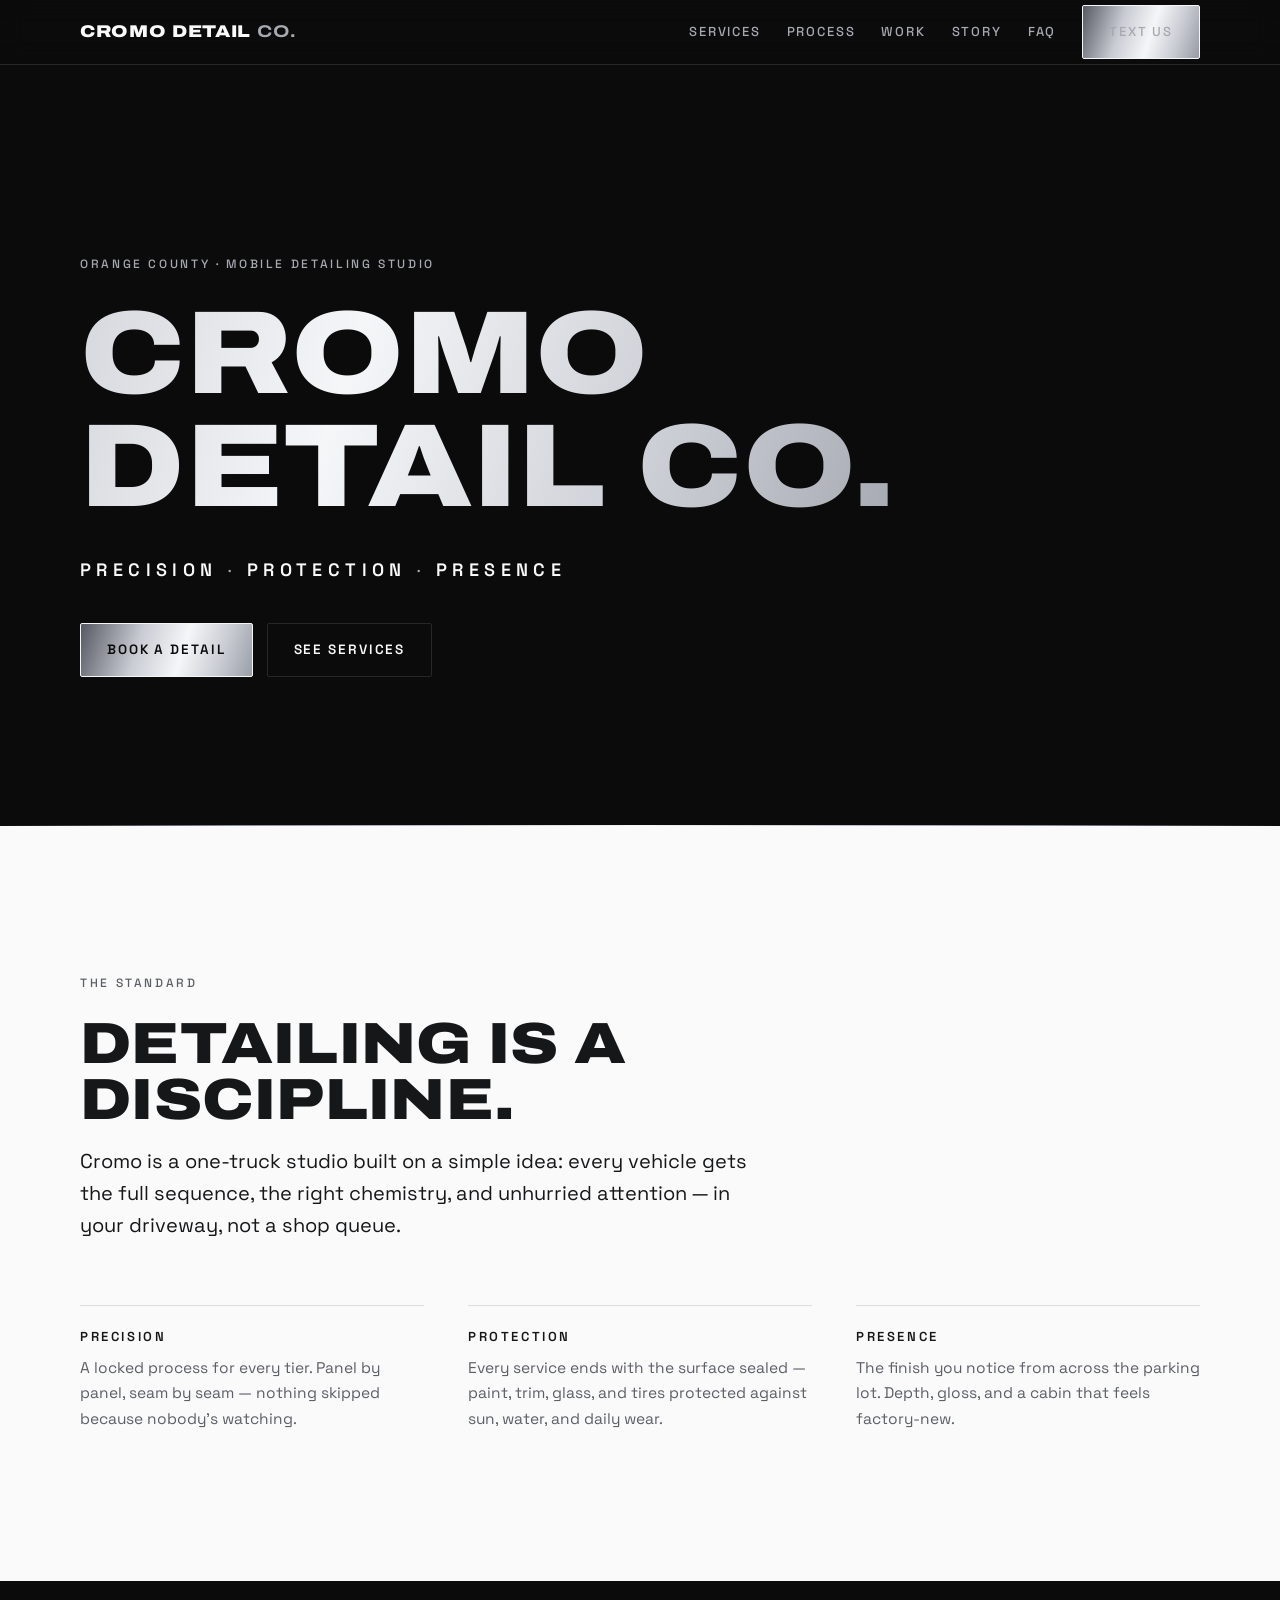
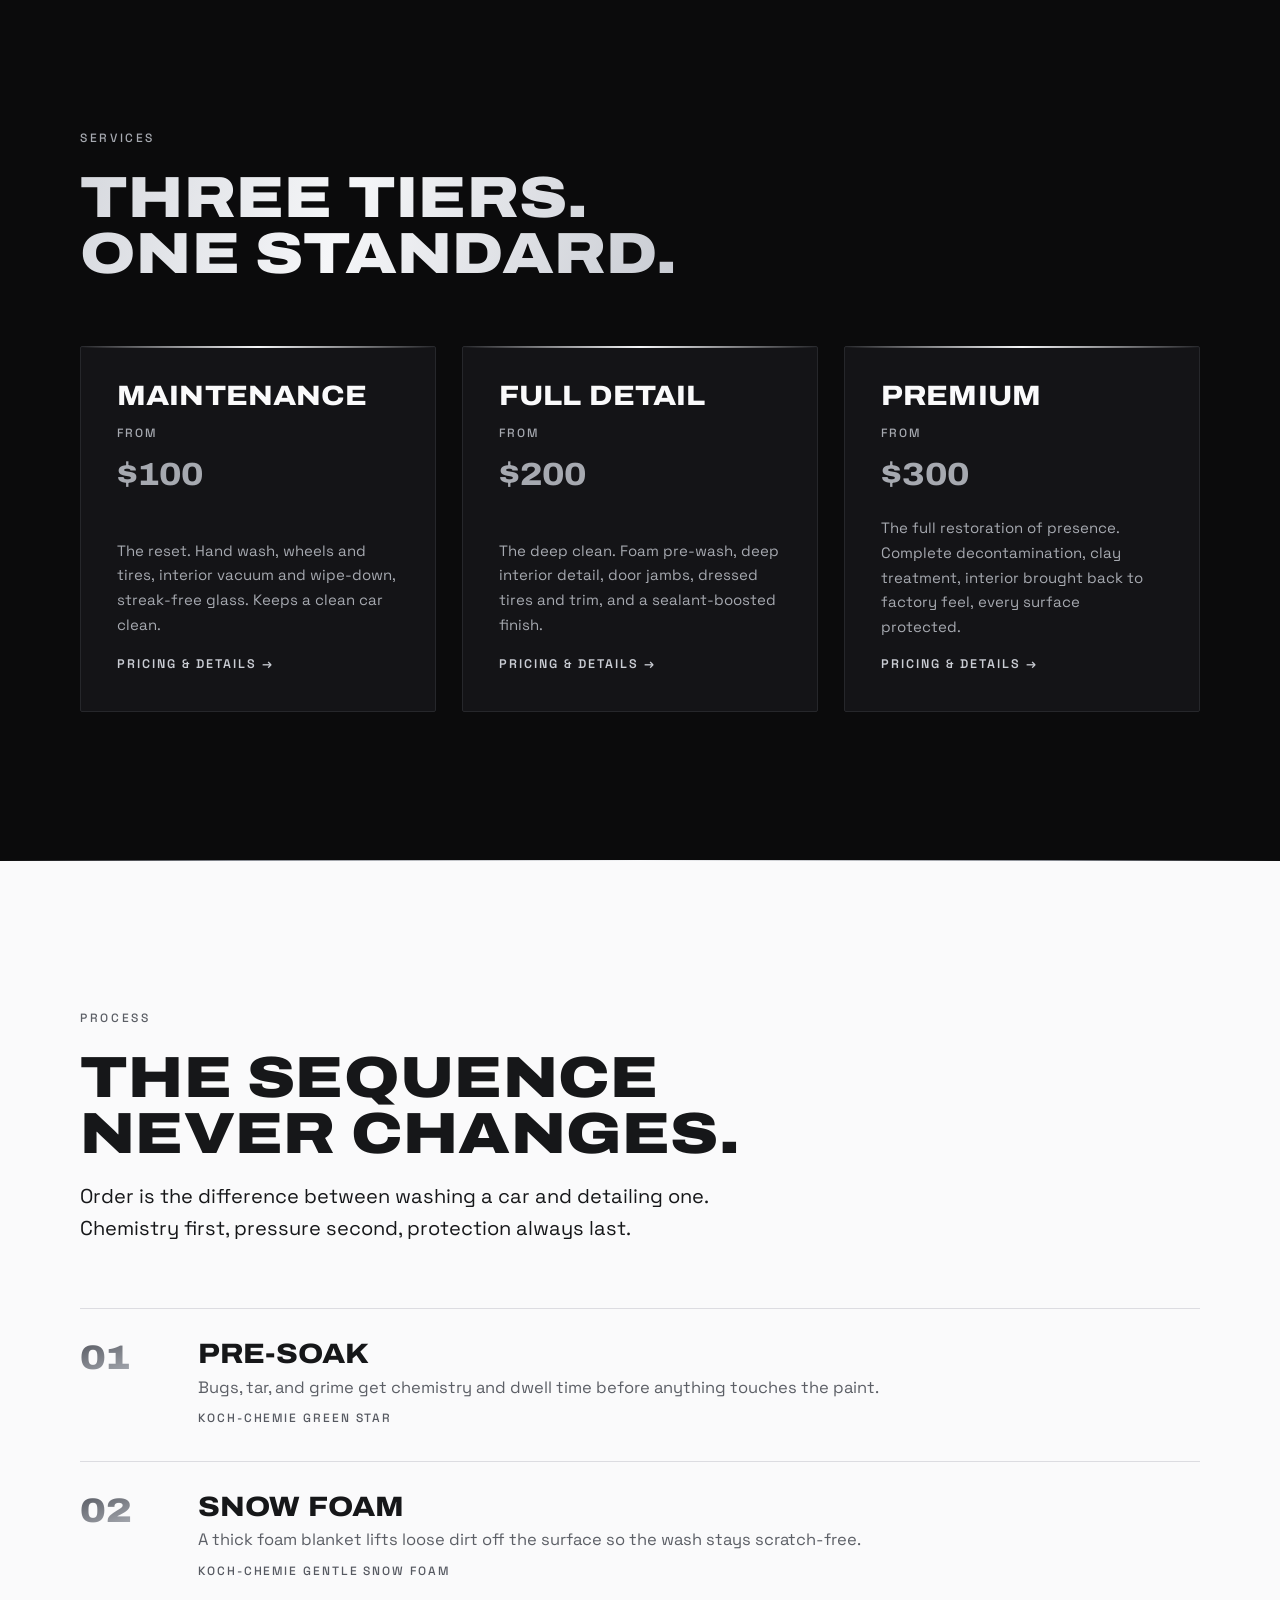
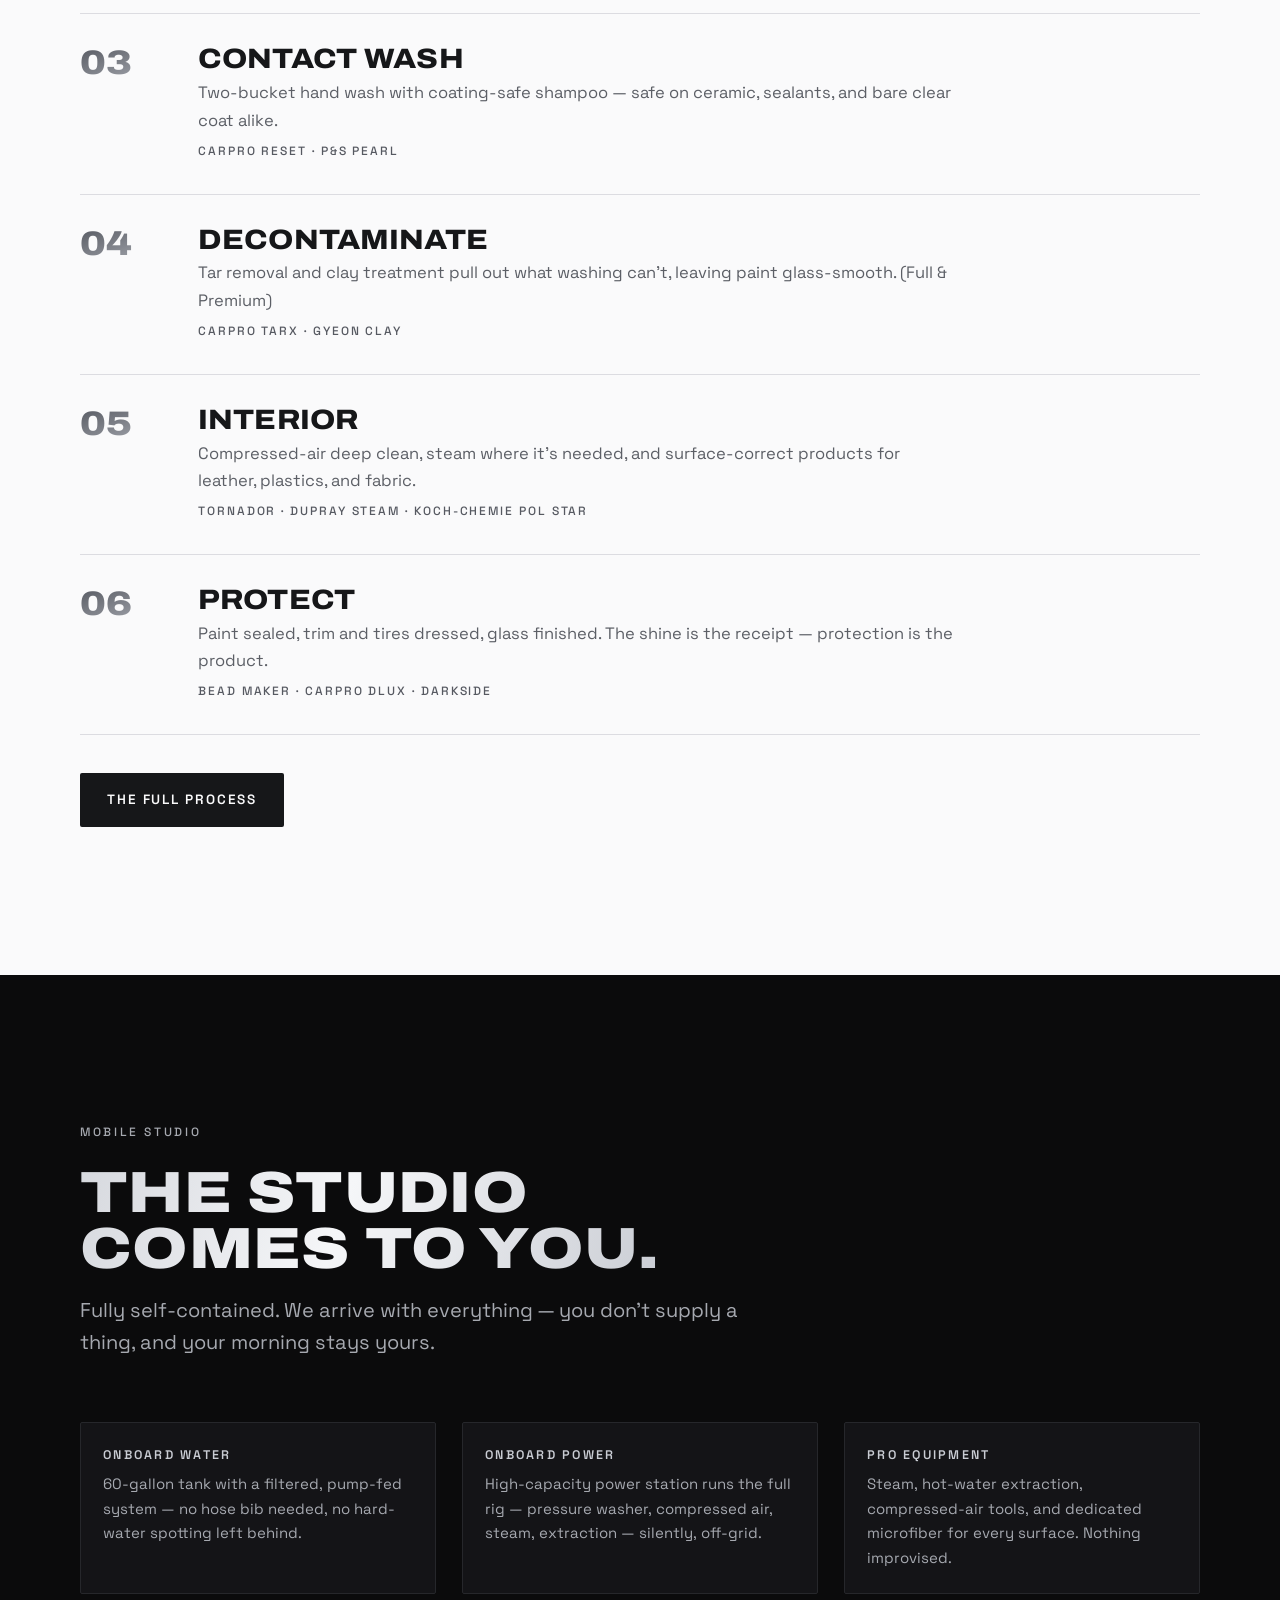
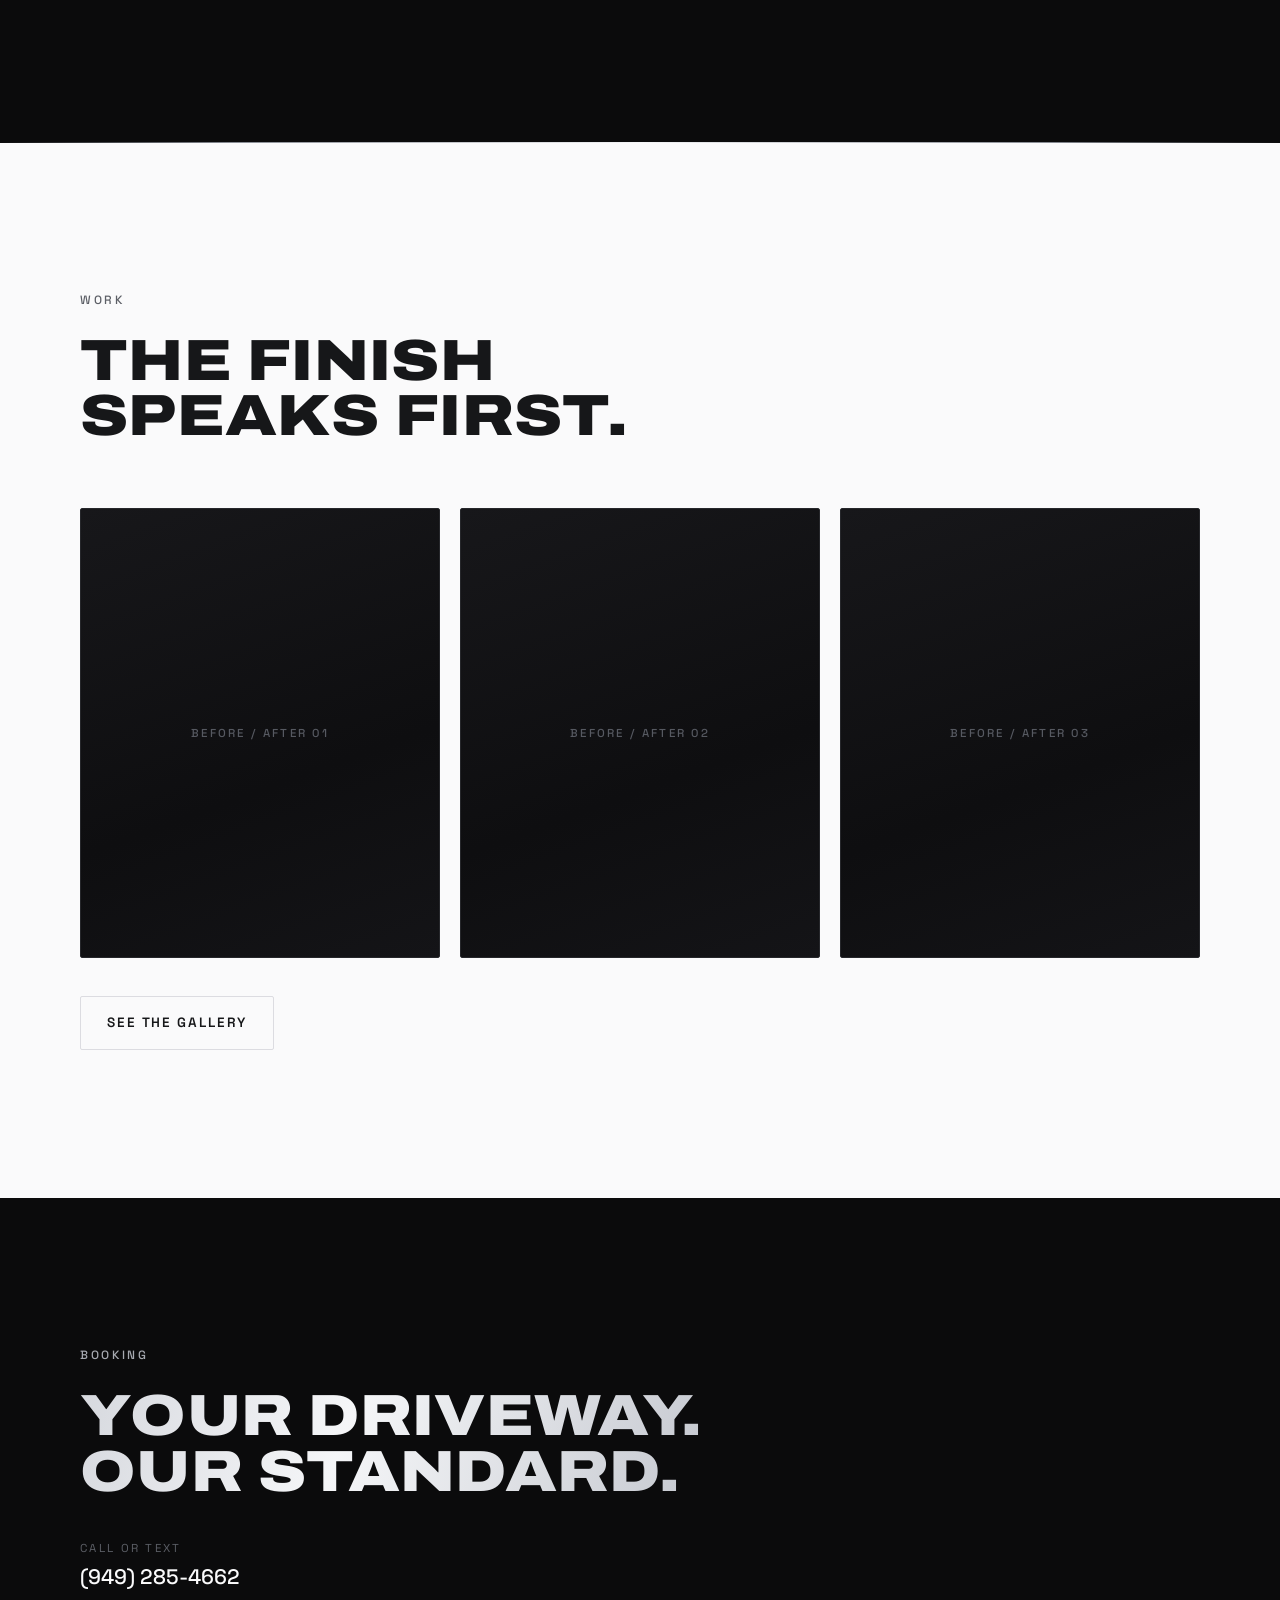
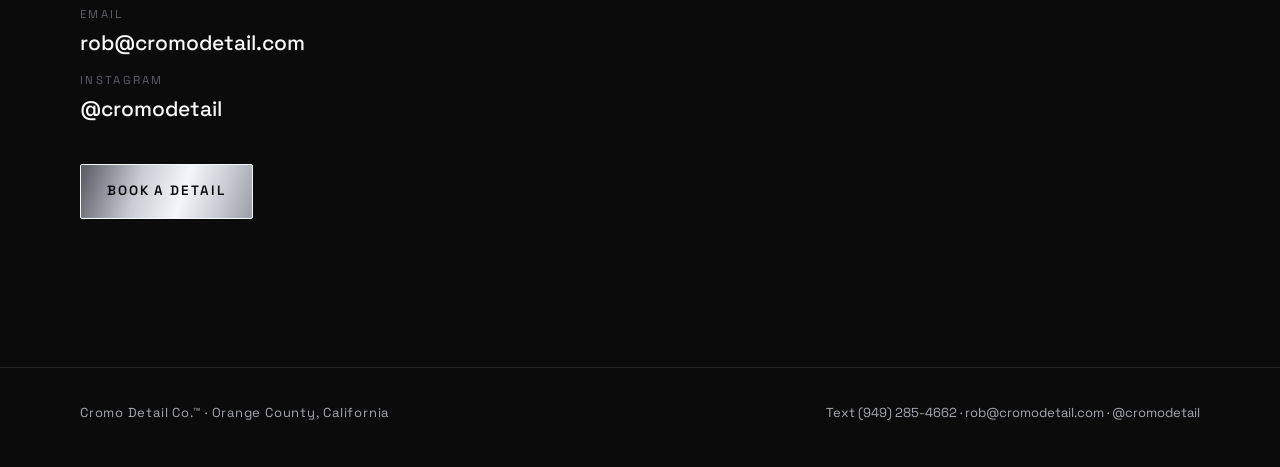
==== index.html @ f655d822 "Add files via upload" ====
<!DOCTYPE html>
<html lang="en">
<head>
<meta charset="UTF-8">
<meta name="viewport" content="width=device-width, initial-scale=1">
<title>Cromo Detail Co. — Mobile Detailing Studio · Orange County</title>
<meta name="description" content="Cromo Detail Co. is a premium mobile detailing studio serving Orange County. Precision washing, decontamination, interior care, and paint protection — at your driveway.">
<link rel="preconnect" href="https://fonts.googleapis.com">
<link rel="preconnect" href="https://fonts.gstatic.com" crossorigin>
<link href="https://fonts.googleapis.com/css2?family=Archivo:ital,wdth,wght@0,62..125,100..900&family=Space+Grotesk:wght@300..700&display=swap" rel="stylesheet">
<link rel="stylesheet" href="styles.css">
<link rel="icon" href="favicon.ico" sizes="any">
<link rel="icon" type="image/png" sizes="32x32" href="icon-32.png">
<link rel="apple-touch-icon" href="icon-180.png">
<meta property="og:type" content="website">
<meta property="og:image" content="https://cromodetail.com/og.png">

</head>
<body>

<header class="nav">
  <div class="nav-in">
    <a class="logo" href="index.html">CROMO&nbsp;DETAIL&nbsp;<span class="co">CO.</span></a>
    <button class="nav-toggle" aria-expanded="false" aria-controls="nav-links">Menu</button>
    <nav class="nav-links" id="nav-links">
      <a href="services.html">Services</a>
      <a href="process.html">Process</a>
      <a href="gallery.html">Work</a>
      <a href="story.html">Story</a>
      <a href="faq.html">FAQ</a>
      <a class="btn btn-chrome" href="sms:+19492854662">Text us</a>
    </nav>
  </div>
</header>

<main>

  <!-- HERO -->
  <section class="band band--black hero">
    <div class="wrap">
      <p class="eyebrow">Orange County · Mobile Detailing Studio</p>
      <h1 class="display chrome sheen">Cromo<br>Detail&nbsp;Co.</h1>
      <p class="hero-tag"><b>Precision</b> · <b>Protection</b> · <b>Presence</b></p>
      <div class="cta-row">
        <a class="btn btn-chrome" href="sms:+19492854662">Book a detail</a>
        <a class="btn btn-ghost-dark" href="services.html">See services</a>
      </div>
    </div>
  </section>

  <hr class="rule-chrome">

  <!-- THE STANDARD -->
  <section class="band band--white">
    <div class="wrap">
      <div class="band-head reveal">
        <p class="eyebrow">The standard</p>
        <h2 class="display">Detailing is a<br>discipline.</h2>
        <p class="lede">Cromo is a one-truck studio built on a simple idea: every vehicle gets the full sequence, the right chemistry, and unhurried attention — in your driveway, not a shop queue.</p>
      </div>
      <div class="principles">
        <div class="principle reveal">
          <h3>Precision</h3>
          <p>A locked process for every tier. Panel by panel, seam by seam — nothing skipped because nobody's watching.</p>
        </div>
        <div class="principle reveal">
          <h3>Protection</h3>
          <p>Every service ends with the surface sealed — paint, trim, glass, and tires protected against sun, water, and daily wear.</p>
        </div>
        <div class="principle reveal">
          <h3>Presence</h3>
          <p>The finish you notice from across the parking lot. Depth, gloss, and a cabin that feels factory-new.</p>
        </div>
      </div>
    </div>
  </section>

  <!-- SERVICES -->
  <section class="band band--black">
    <div class="wrap">
      <div class="band-head reveal">
        <p class="eyebrow">Services</p>
        <h2 class="display chrome">Three tiers.<br>One standard.</h2>
      </div>
      <div class="tiers">
        <article class="tier reveal">
          <h3 class="display">Maintenance</h3>
          <p class="from"><small>From</small>$100</p>
          <p>The reset. Hand wash, wheels and tires, interior vacuum and wipe-down, streak-free glass. Keeps a clean car clean.</p>
          <a class="tier-link" href="services.html#maintenance">Pricing &amp; details →</a>
        </article>
        <article class="tier reveal">
          <h3 class="display">Full Detail</h3>
          <p class="from"><small>From</small>$200</p>
          <p>The deep clean. Foam pre-wash, deep interior detail, door jambs, dressed tires and trim, and a sealant-boosted finish.</p>
          <a class="tier-link" href="services.html#full">Pricing &amp; details →</a>
        </article>
        <article class="tier reveal">
          <h3 class="display">Premium</h3>
          <p class="from"><small>From</small>$300</p>
          <p>The full restoration of presence. Complete decontamination, clay treatment, interior brought back to factory feel, every surface protected.</p>
          <a class="tier-link" href="services.html#premium">Pricing &amp; details →</a>
        </article>
      </div>
    </div>
  </section>

  <hr class="rule-chrome">

  <!-- SEQUENCE -->
  <section class="band band--white">
    <div class="wrap">
      <div class="band-head reveal">
        <p class="eyebrow">Process</p>
        <h2 class="display">The sequence<br>never changes.</h2>
        <p class="lede">Order is the difference between washing a car and detailing one. Chemistry first, pressure second, protection always last.</p>
      </div>
      <div class="seq">
        <div class="seq-item reveal">
          <div>
            <h3 class="display">Pre-soak</h3>
            <p>Bugs, tar, and grime get chemistry and dwell time before anything touches the paint.</p>
            <span class="chem">Koch-Chemie Green Star</span>
          </div>
        </div>
        <div class="seq-item reveal">
          <div>
            <h3 class="display">Snow foam</h3>
            <p>A thick foam blanket lifts loose dirt off the surface so the wash stays scratch-free.</p>
            <span class="chem">Koch-Chemie Gentle Snow Foam</span>
          </div>
        </div>
        <div class="seq-item reveal">
          <div>
            <h3 class="display">Contact wash</h3>
            <p>Two-bucket hand wash with coating-safe shampoo — safe on ceramic, sealants, and bare clear coat alike.</p>
            <span class="chem">CarPro Reset · P&amp;S Pearl</span>
          </div>
        </div>
        <div class="seq-item reveal">
          <div>
            <h3 class="display">Decontaminate</h3>
            <p>Tar removal and clay treatment pull out what washing can't, leaving paint glass-smooth. (Full &amp; Premium)</p>
            <span class="chem">CarPro TarX · Gyeon Clay</span>
          </div>
        </div>
        <div class="seq-item reveal">
          <div>
            <h3 class="display">Interior</h3>
            <p>Compressed-air deep clean, steam where it's needed, and surface-correct products for leather, plastics, and fabric.</p>
            <span class="chem">Tornador · Dupray steam · Koch-Chemie Pol Star</span>
          </div>
        </div>
        <div class="seq-item reveal">
          <div>
            <h3 class="display">Protect</h3>
            <p>Paint sealed, trim and tires dressed, glass finished. The shine is the receipt — protection is the product.</p>
            <span class="chem">Bead Maker · CarPro DLUX · DarkSide</span>
          </div>
        </div>
      </div>
      <div class="cta-row reveal">
        <a class="btn btn-ink" href="process.html">The full process</a>
      </div>
    </div>
  </section>

  <!-- THE RIG -->
  <section class="band band--black">
    <div class="wrap">
      <div class="band-head reveal">
        <p class="eyebrow">Mobile studio</p>
        <h2 class="display chrome">The studio<br>comes to you.</h2>
        <p class="lede muted">Fully self-contained. We arrive with everything — you don't supply a thing, and your morning stays yours.</p>
      </div>
      <div class="spec-grid">
        <div class="spec reveal">
          <h3>Onboard water</h3>
          <p>60-gallon tank with a filtered, pump-fed system — no hose bib needed, no hard-water spotting left behind.</p>
        </div>
        <div class="spec reveal">
          <h3>Onboard power</h3>
          <p>High-capacity power station runs the full rig — pressure washer, compressed air, steam, extraction — silently, off-grid.</p>
        </div>
        <div class="spec reveal">
          <h3>Pro equipment</h3>
          <p>Steam, hot-water extraction, compressed-air tools, and dedicated microfiber for every surface. Nothing improvised.</p>
        </div>
      </div>
    </div>
  </section>

  <hr class="rule-chrome">

  <!-- WORK -->
  <section class="band band--white">
    <div class="wrap">
      <div class="band-head reveal">
        <p class="eyebrow">Work</p>
        <h2 class="display">The finish<br>speaks first.</h2>
      </div>
      <div class="g-grid">
        <!-- Replace each placeholder with a real before/after: <img src="img/....jpg" alt="..."> -->
        <div class="g-slot reveal"><span>Before / After 01</span></div>
        <div class="g-slot reveal"><span>Before / After 02</span></div>
        <div class="g-slot reveal"><span>Before / After 03</span></div>
      </div>
      <div class="cta-row reveal">
        <a class="btn btn-ghost-light" href="gallery.html">See the gallery</a>
      </div>
    </div>
  </section>

  <!-- FINAL CTA -->
  <section class="band band--black cta-final">
    <div class="wrap">
      <p class="eyebrow reveal">Booking</p>
      <h2 class="display chrome reveal">Your driveway.<br>Our standard.</h2>
      <div class="contact-lines reveal">
        <div><span>Call or text</span><a href="tel:+19492854662">(949) 285-4662</a></div>
        <div><span>Email</span><a href="mailto:rob@cromodetail.com">rob@cromodetail.com</a></div>
        <div><span>Instagram</span><a href="https://instagram.com/cromodetail" rel="noopener">@cromodetail</a></div>
      </div>
      <div class="cta-row reveal">
        <a class="btn btn-chrome" href="sms:+19492854662">Book a detail</a>
      </div>
    </div>
  </section>

</main>

<footer class="footer">
  <div class="footer-in">
    <div class="tm">Cromo Detail Co.™ · Orange County, California</div>
    <div><a href="sms:+19492854662">Text (949) 285-4662</a> · <a href="mailto:rob@cromodetail.com">rob@cromodetail.com</a> · <a href="https://instagram.com/cromodetail" rel="noopener">@cromodetail</a></div>
  </div>
</footer>

<script src="script.js"></script>
</body>
</html>
---- styles.css ----
/* ============================================================
   CROMO DETAIL CO. — design system
   Two worlds: black canvas / white studio. Chrome is the only pigment.
   Type: Archivo (wide, heavy) display · Space Grotesk body
   ============================================================ */

:root {
  --black: #0b0b0c;
  --carbon: #141417;
  --line-dark: #26272b;
  --white: #fafafb;
  --paper: #f0f0f3;
  --line-light: #dcdce1;
  --ink: #161719;
  --silver: #a6a9b0;
  --slate: #5c5f66;

  --chrome-hi: #f5f6f8;
  --chrome-mid: #c9ccd3;
  --chrome-low: #878b93;
  --chrome-deep: #565961;

  --grad-chrome: linear-gradient(108deg,
      var(--chrome-deep) 0%,
      var(--chrome-mid) 22%,
      var(--chrome-hi) 38%,
      var(--chrome-mid) 52%,
      var(--chrome-low) 70%,
      var(--chrome-mid) 88%,
      var(--chrome-deep) 100%);

  --font-display: "Archivo", "Arial Black", sans-serif;
  --font-body: "Space Grotesk", "Helvetica Neue", Arial, sans-serif;

  --w: min(1120px, calc(100% - 2 * clamp(20px, 5vw, 48px)));
  --pad-band: clamp(76px, 12vw, 148px);
  --r: 2px;
}

/* ---------- reset ---------- */
*, *::before, *::after { box-sizing: border-box; }
html { scroll-behavior: smooth; }
body {
  margin: 0;
  font-family: var(--font-body);
  font-size: 16.5px;
  line-height: 1.65;
  background: var(--black);
  color: var(--white);
  -webkit-font-smoothing: antialiased;
  text-rendering: optimizeLegibility;
}
img { max-width: 100%; display: block; }
a { color: inherit; }
:focus-visible { outline: 2px solid var(--chrome-mid); outline-offset: 3px; }

/* ---------- type ---------- */
.display {
  font-family: var(--font-display);
  font-stretch: 118%;
  font-weight: 860;
  text-transform: uppercase;
  letter-spacing: 0.005em;
  line-height: 0.96;
  margin: 0;
}
h1.display { font-size: clamp(44px, 10.5vw, 118px); }
h2.display { font-size: clamp(30px, 5.6vw, 58px); }
h3.display { font-size: clamp(21px, 3vw, 28px); font-stretch: 112%; font-weight: 800; }

.eyebrow {
  font-family: var(--font-body);
  font-size: 12px;
  font-weight: 500;
  letter-spacing: 0.22em;
  text-transform: uppercase;
  margin: 0 0 clamp(14px, 2.5vw, 22px);
}
.band--black .eyebrow { color: var(--silver); }
.band--white .eyebrow { color: var(--slate); }

.lede { font-size: clamp(17px, 2.2vw, 20px); line-height: 1.6; max-width: 34em; }
p { margin: 0 0 1em; }
.muted { color: var(--silver); }
.band--white .muted { color: var(--slate); }

/* Chrome text — the signature */
.chrome {
  background: var(--grad-chrome);
  background-size: 220% 100%;
  background-position: 50% 0;
  -webkit-background-clip: text;
  background-clip: text;
  color: transparent;
}
.sheen { animation: sheen 7s ease-in-out infinite; }
@keyframes sheen {
  0%, 100% { background-position: 12% 0; }
  50% { background-position: 88% 0; }
}

/* ---------- structure ---------- */
.wrap { width: var(--w); margin: 0 auto; }
.band { padding-block: var(--pad-band); }
.band--black { background: var(--black); color: var(--white); }
.band--white { background: var(--white); color: var(--ink); }

.rule-chrome {
  height: 1px;
  border: 0;
  margin: 0;
  background: linear-gradient(90deg, transparent, var(--chrome-low) 18%, var(--chrome-hi) 50%, var(--chrome-low) 82%, transparent);
}

.band-head { margin-bottom: clamp(38px, 6vw, 64px); }
.band-head .lede { margin-top: 18px; }

/* ---------- nav ---------- */
.nav {
  position: sticky;
  top: 0;
  z-index: 50;
  background: rgba(11, 11, 12, 0.82);
  -webkit-backdrop-filter: blur(14px);
  backdrop-filter: blur(14px);
  border-bottom: 1px solid var(--line-dark);
  color: var(--white);
}
.nav-in {
  width: var(--w);
  margin: 0 auto;
  display: flex;
  align-items: center;
  justify-content: space-between;
  gap: 18px;
  min-height: 64px;
}
.logo {
  font-family: var(--font-display);
  font-stretch: 120%;
  font-weight: 860;
  font-size: 17px;
  letter-spacing: 0.04em;
  text-transform: uppercase;
  text-decoration: none;
  white-space: nowrap;
}
.logo .co { color: var(--silver); font-weight: 700; }
.nav-links { display: flex; align-items: center; gap: 26px; }
.nav-links a {
  font-size: 13px;
  font-weight: 500;
  letter-spacing: 0.14em;
  text-transform: uppercase;
  text-decoration: none;
  color: var(--silver);
  transition: color 0.2s ease;
}
.nav-links a:hover, .nav-links a[aria-current="page"] { color: var(--white); }

.nav-toggle {
  display: none;
  background: none;
  border: 1px solid var(--line-dark);
  border-radius: var(--r);
  color: var(--white);
  font: 500 12px/1 var(--font-body);
  letter-spacing: 0.16em;
  text-transform: uppercase;
  padding: 10px 14px;
  cursor: pointer;
}

/* ---------- buttons ---------- */
.btn {
  display: inline-block;
  font-family: var(--font-body);
  font-size: 13.5px;
  font-weight: 600;
  letter-spacing: 0.14em;
  text-transform: uppercase;
  text-decoration: none;
  padding: 15px 26px;
  border-radius: var(--r);
  border: 1px solid transparent;
  transition: transform 0.15s ease, opacity 0.2s ease;
}
.btn:active { transform: translateY(1px); }
.btn-chrome {
  background: var(--grad-chrome);
  background-size: 160% 100%;
  color: var(--black);
  border-color: var(--chrome-hi);
}
.btn-chrome:hover { background-position: 80% 0; }
.btn-ink { background: var(--ink); color: var(--white); }
.btn-ink:hover { opacity: 0.86; }
.btn-ghost-dark { border-color: var(--line-dark); color: var(--white); }
.btn-ghost-dark:hover { border-color: var(--chrome-low); }
.btn-ghost-light { border-color: var(--line-light); color: var(--ink); }
.btn-ghost-light:hover { border-color: var(--chrome-deep); }
.cta-row { display: flex; flex-wrap: wrap; gap: 14px; margin-top: clamp(26px, 4vw, 38px); }

/* ---------- hero ---------- */
.hero { padding-block: clamp(96px, 16vw, 190px) var(--pad-band); }
.hero .eyebrow { color: var(--silver); }
.hero-tag {
  margin-top: clamp(22px, 3.5vw, 32px);
  font-size: clamp(15px, 2vw, 18px);
  letter-spacing: 0.30em;
  text-transform: uppercase;
  color: var(--silver);
}
.hero-tag b { color: var(--white); font-weight: 600; }

/* ---------- principle list (white manifesto) ---------- */
.principles {
  display: grid;
  grid-template-columns: repeat(3, 1fr);
  gap: clamp(26px, 4vw, 44px);
  margin-top: clamp(38px, 6vw, 60px);
}
.principle { border-top: 1px solid var(--line-light); padding-top: 20px; }
.principle h3 {
  margin: 0 0 8px;
  font-family: var(--font-body);
  font-size: 13px;
  font-weight: 600;
  letter-spacing: 0.2em;
  text-transform: uppercase;
}
.principle p { margin: 0; color: var(--slate); font-size: 15.5px; }

/* ---------- tier cards ---------- */
.tiers {
  display: grid;
  grid-template-columns: repeat(3, 1fr);
  gap: clamp(16px, 2.5vw, 26px);
}
.tier {
  position: relative;
  background: var(--carbon);
  border: 1px solid var(--line-dark);
  border-radius: var(--r);
  padding: clamp(26px, 3.5vw, 36px);
  display: flex;
  flex-direction: column;
  gap: 14px;
}
.tier::before {
  content: "";
  position: absolute;
  inset: -1px -1px auto -1px;
  height: 2px;
  background: linear-gradient(90deg, transparent, var(--chrome-hi), transparent);
}
.tier h3 { margin: 0; }
.tier .from {
  font-family: var(--font-display);
  font-stretch: 112%;
  font-weight: 800;
  font-size: clamp(26px, 3vw, 32px);
}
.tier .from small {
  font-family: var(--font-body);
  font-size: 12px;
  font-weight: 500;
  letter-spacing: 0.18em;
  text-transform: uppercase;
  color: var(--silver);
  display: block;
  margin-bottom: 6px;
}
.tier p { color: var(--silver); font-size: 15px; margin: 0; flex: 1; }
.tier .tier-link {
  font-size: 12.5px;
  font-weight: 600;
  letter-spacing: 0.16em;
  text-transform: uppercase;
  text-decoration: none;
  color: var(--chrome-mid);
}
.tier .tier-link:hover { color: var(--chrome-hi); }

/* ---------- sequence (process) ---------- */
.seq { counter-reset: step; display: grid; gap: 0; }
.seq-item {
  counter-increment: step;
  display: grid;
  grid-template-columns: 84px 1fr;
  gap: clamp(18px, 3vw, 34px);
  padding-block: clamp(22px, 3.5vw, 32px);
  border-top: 1px solid var(--line-light);
}
.seq-item:last-child { border-bottom: 1px solid var(--line-light); }
.seq-item::before {
  content: "0" counter(step);
  font-family: var(--font-display);
  font-stretch: 118%;
  font-weight: 860;
  font-size: clamp(24px, 3.4vw, 34px);
  line-height: 1;
  background: linear-gradient(160deg, var(--chrome-deep), var(--chrome-mid) 60%, var(--chrome-low));
  -webkit-background-clip: text;
  background-clip: text;
  color: transparent;
}
.seq-item h3 { margin: 0 0 6px; }
.seq-item p { margin: 0; color: var(--slate); max-width: 46em; }
.seq-item .chem {
  display: block;
  margin-top: 8px;
  font-size: 12px;
  font-weight: 500;
  letter-spacing: 0.16em;
  text-transform: uppercase;
  color: var(--chrome-deep);
}

/* ---------- rig spec ---------- */
.spec-grid {
  display: grid;
  grid-template-columns: repeat(3, 1fr);
  gap: clamp(16px, 2.5vw, 26px);
  margin-top: clamp(34px, 5vw, 52px);
}
.spec {
  border: 1px solid var(--line-dark);
  border-radius: var(--r);
  padding: 22px;
  background: var(--carbon);
}
.spec h3 {
  margin: 0 0 6px;
  font-family: var(--font-body);
  font-size: 12.5px;
  font-weight: 600;
  letter-spacing: 0.18em;
  text-transform: uppercase;
  color: var(--chrome-mid);
}
.spec p { margin: 0; color: var(--silver); font-size: 15px; }

/* ---------- gallery ---------- */
.g-grid {
  display: grid;
  grid-template-columns: repeat(3, 1fr);
  gap: clamp(12px, 2vw, 20px);
}
.g-slot {
  aspect-ratio: 4 / 5;
  border: 1px solid var(--line-dark);
  border-radius: var(--r);
  background:
    linear-gradient(160deg, #17171a 0%, #0e0e10 60%, #141417 100%);
  display: grid;
  place-items: center;
  overflow: hidden;
}
.g-slot img { width: 100%; height: 100%; object-fit: cover; }
.g-slot span {
  font-size: 11.5px;
  font-weight: 500;
  letter-spacing: 0.2em;
  text-transform: uppercase;
  color: var(--chrome-deep);
}

/* ---------- pricing tables ---------- */
.price-table { width: 100%; border-collapse: collapse; margin-top: 8px; }
.price-table th, .price-table td {
  text-align: left;
  padding: 14px 12px;
  border-bottom: 1px solid var(--line-light);
  font-size: 15.5px;
}
.price-table th {
  font-size: 12px;
  font-weight: 600;
  letter-spacing: 0.16em;
  text-transform: uppercase;
  color: var(--slate);
}
.price-table td:last-child { text-align: right; font-weight: 600; }
.tier-block { margin-bottom: clamp(44px, 7vw, 72px); }
.tier-block > p { color: var(--slate); max-width: 44em; }
.note {
  font-size: 14px;
  color: var(--slate);
  border-left: 2px solid var(--chrome-mid);
  padding-left: 14px;
}

/* ---------- FAQ ---------- */
.faq-item { border-top: 1px solid var(--line-light); padding-block: 8px; }
.faq-item:last-child { border-bottom: 1px solid var(--line-light); }
.faq-item summary {
  cursor: pointer;
  list-style: none;
  display: flex;
  justify-content: space-between;
  align-items: center;
  gap: 18px;
  padding-block: 16px;
  font-weight: 600;
  font-size: 16.5px;
}
.faq-item summary::-webkit-details-marker { display: none; }
.faq-item summary::after {
  content: "+";
  font-family: var(--font-body);
  font-weight: 400;
  font-size: 22px;
  color: var(--chrome-deep);
  transition: transform 0.2s ease;
}
.faq-item[open] summary::after { transform: rotate(45deg); }
.faq-item .faq-a { padding: 0 0 18px; color: var(--slate); max-width: 46em; }
.faq-item .faq-a p { margin: 0 0 0.7em; }

/* ---------- story ---------- */
.prose { max-width: 42em; }
.prose p { color: var(--slate); }
.band--black .prose p { color: var(--silver); }
.prose .big {
  font-size: clamp(19px, 2.6vw, 24px);
  line-height: 1.5;
  color: var(--ink);
}
.band--black .prose .big { color: var(--white); }

/* ---------- final CTA / footer ---------- */
.cta-final { text-align: left; }
.contact-lines { margin-top: clamp(28px, 4vw, 40px); display: grid; gap: 10px; }
.contact-lines a {
  text-decoration: none;
  font-size: clamp(17px, 2.4vw, 21px);
  font-weight: 500;
}
.contact-lines a:hover { color: var(--chrome-hi); }
.contact-lines span {
  display: block;
  font-size: 11.5px;
  letter-spacing: 0.2em;
  text-transform: uppercase;
  color: var(--slate);
  margin-bottom: 2px;
}

.footer {
  border-top: 1px solid var(--line-dark);
  padding: 34px 0 44px;
  background: var(--black);
  color: var(--silver);
  font-size: 13px;
}
.footer-in {
  width: var(--w);
  margin: 0 auto;
  display: flex;
  flex-wrap: wrap;
  gap: 12px 28px;
  justify-content: space-between;
  align-items: center;
}
.footer a { color: var(--silver); text-decoration: none; }
.footer a:hover { color: var(--white); }
.footer .tm { letter-spacing: 0.06em; }

/* ---------- reveal ---------- */
.reveal { opacity: 0; transform: translateY(16px); transition: opacity 0.7s ease, transform 0.7s ease; }
.reveal.in { opacity: 1; transform: none; }

/* ---------- responsive ---------- */
@media (max-width: 880px) {
  .tiers, .spec-grid, .principles { grid-template-columns: 1fr; }
  .g-grid { grid-template-columns: repeat(2, 1fr); }
  .nav-links {
    position: fixed;
    inset: 64px 0 auto 0;
    background: rgba(11, 11, 12, 0.97);
    border-bottom: 1px solid var(--line-dark);
    flex-direction: column;
    align-items: flex-start;
    padding: 26px clamp(20px, 5vw, 48px) 34px;
    gap: 22px;
    transform: translateY(-130%);
    transition: transform 0.28s ease;
  }
  body.nav-open .nav-links { transform: none; }
  .nav-toggle { display: inline-block; }
  .seq-item { grid-template-columns: 58px 1fr; }
}
@media (max-width: 480px) {
  .g-grid { grid-template-columns: 1fr; }
}

/* ---------- motion safety ---------- */
@media (prefers-reduced-motion: reduce) {
  html { scroll-behavior: auto; }
  .sheen { animation: none; }
  .reveal { opacity: 1; transform: none; transition: none; }
  .btn, .nav-links { transition: none; }
}
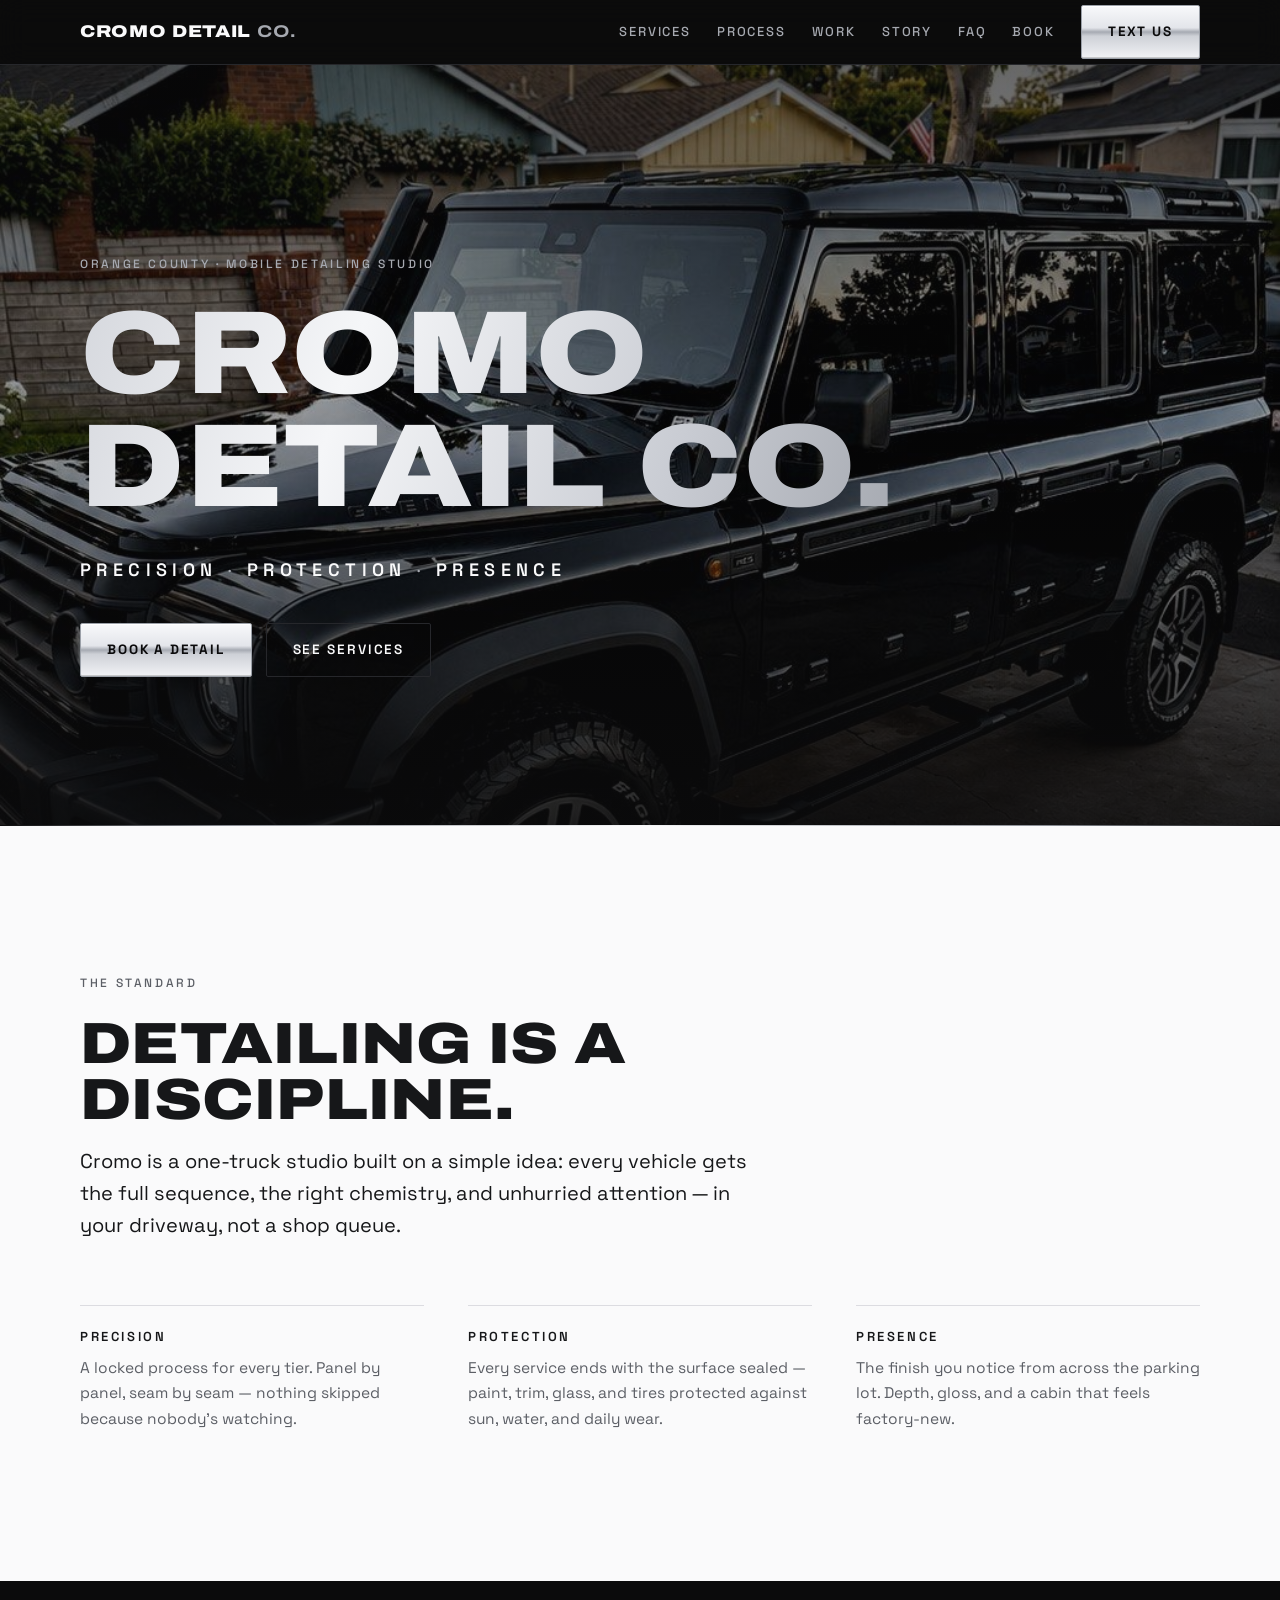
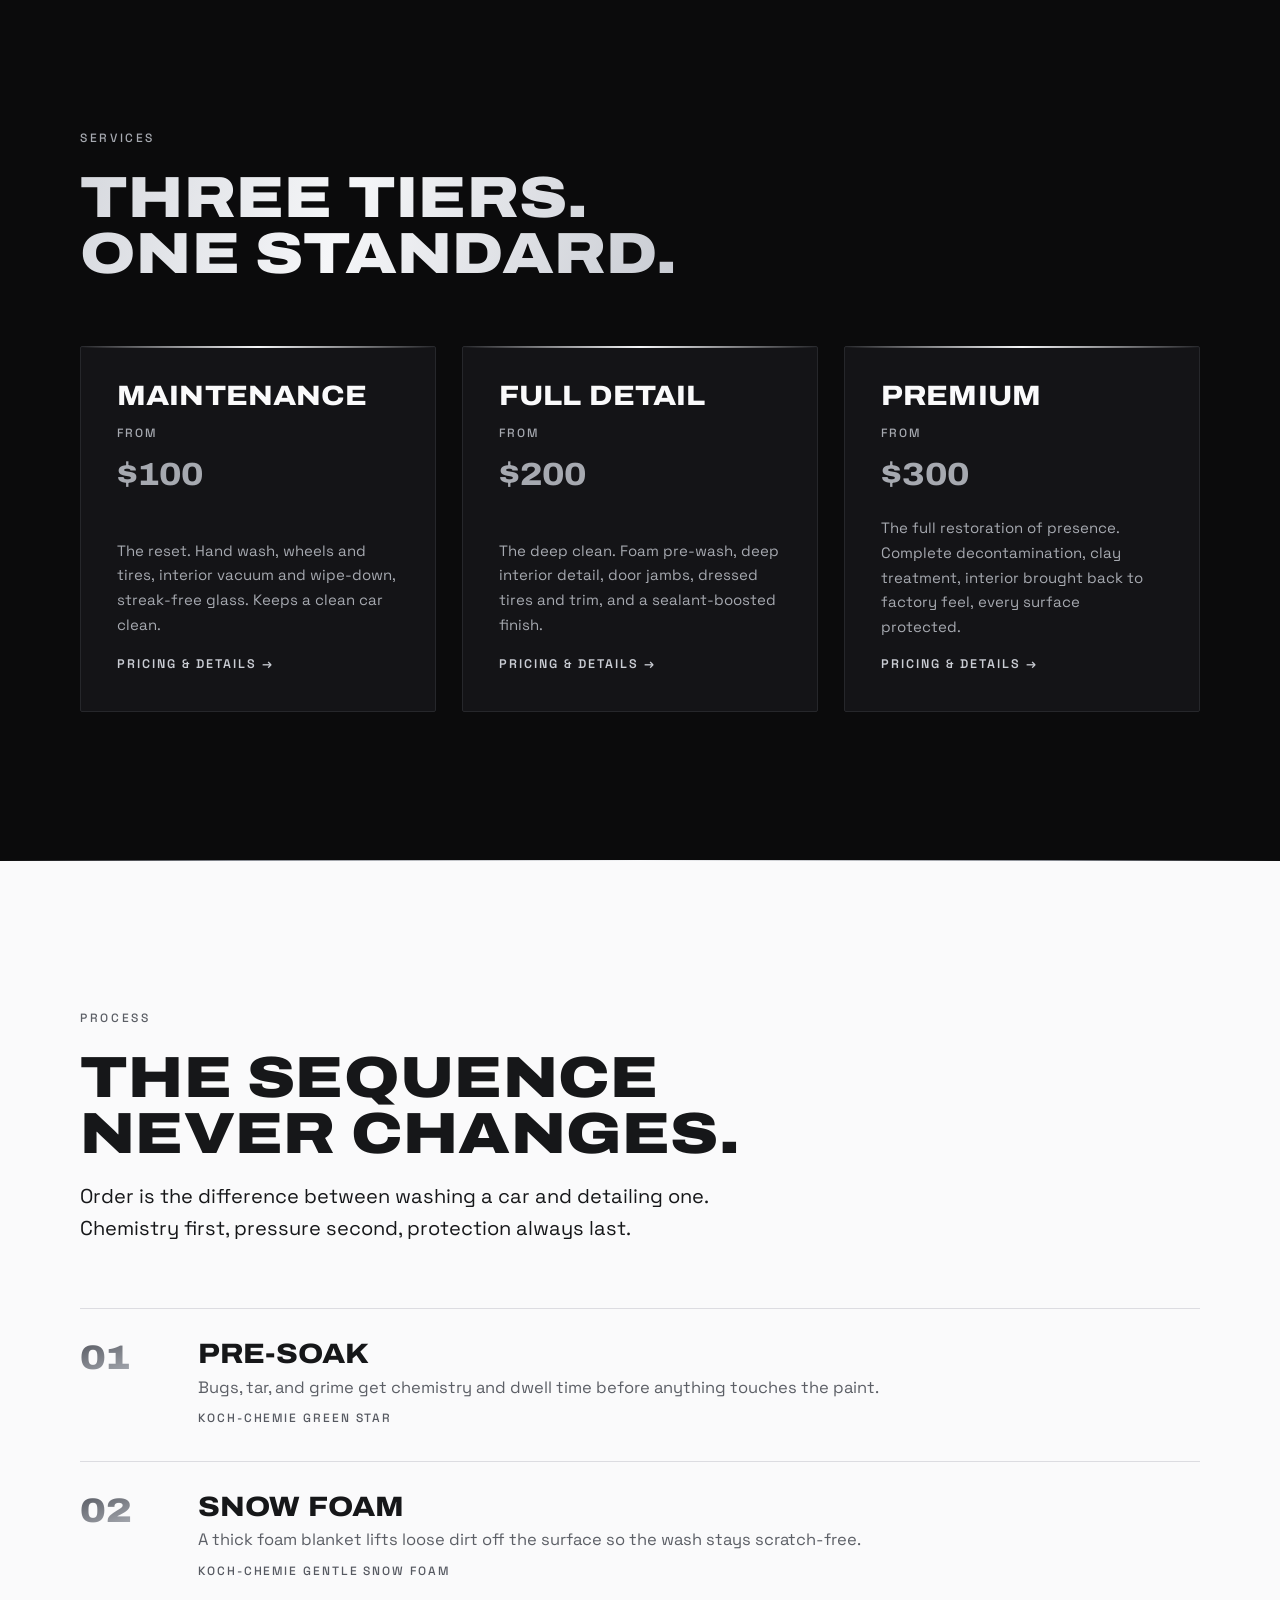
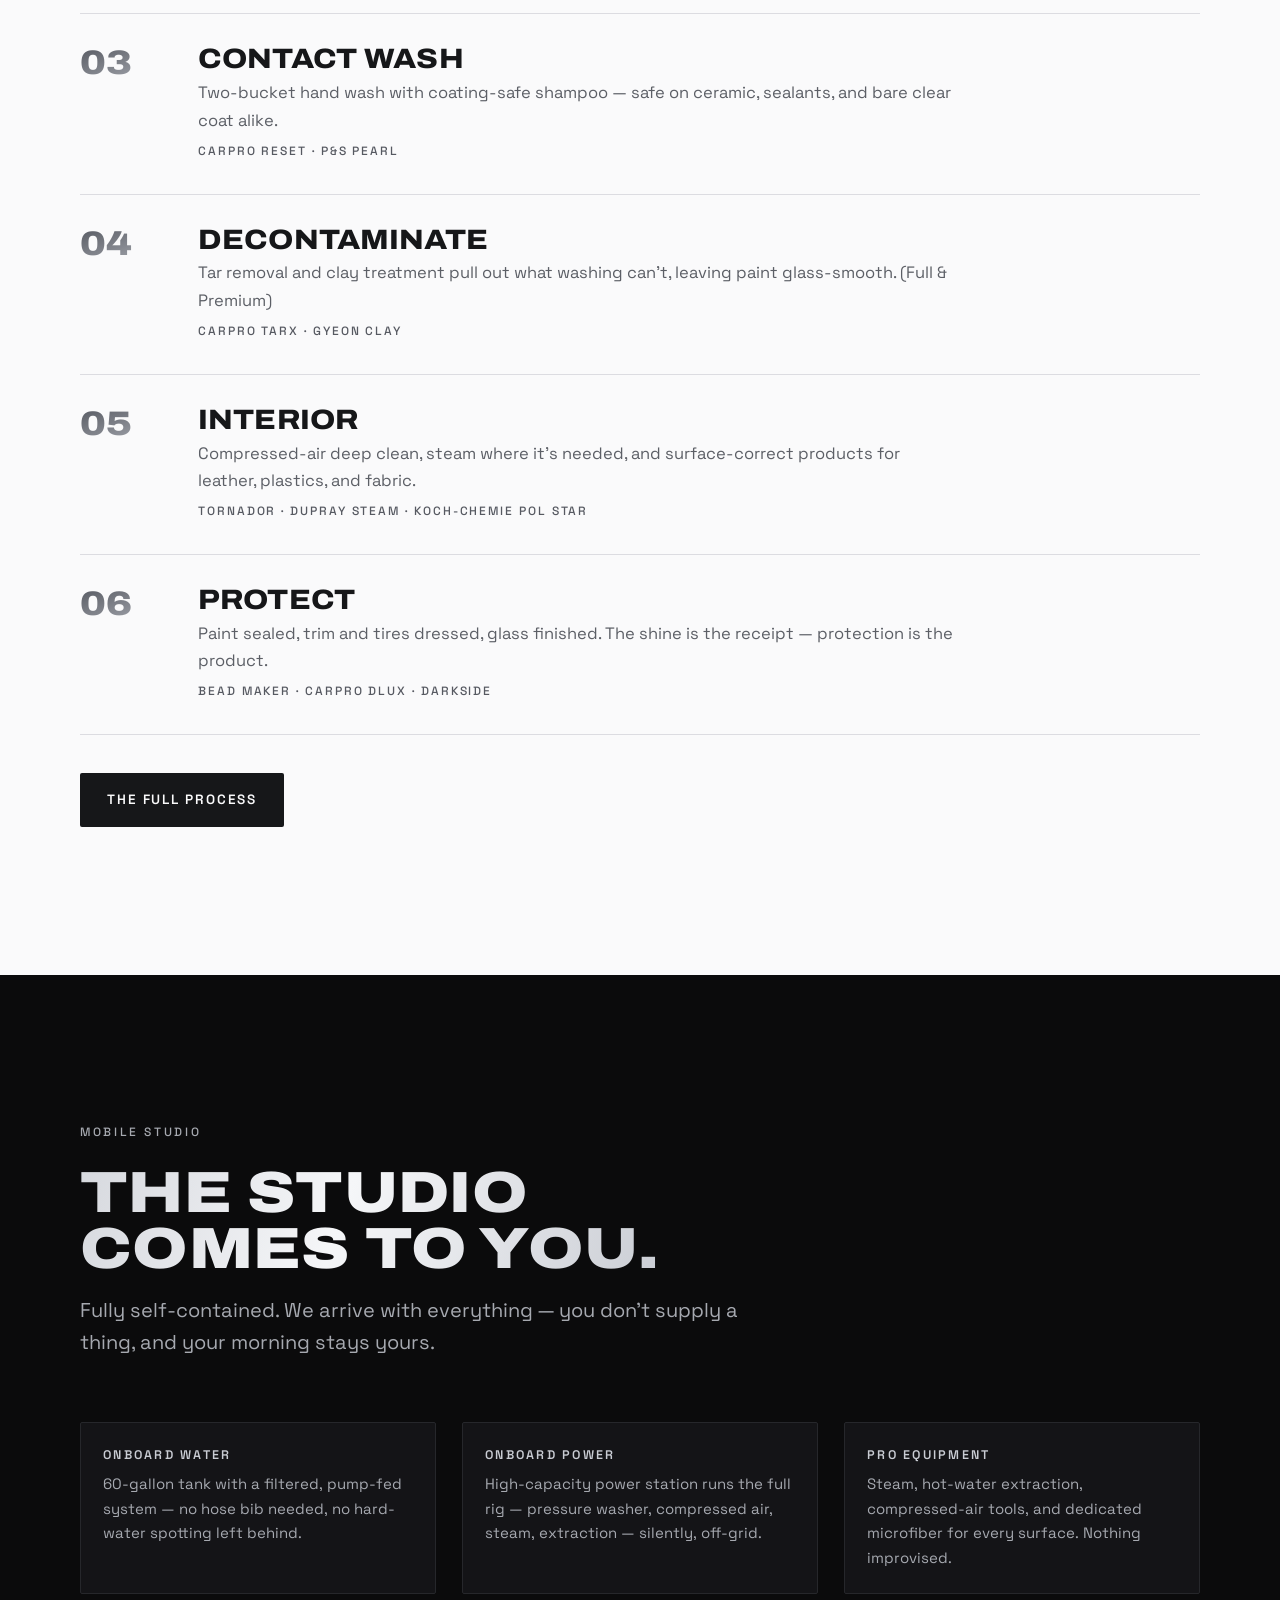
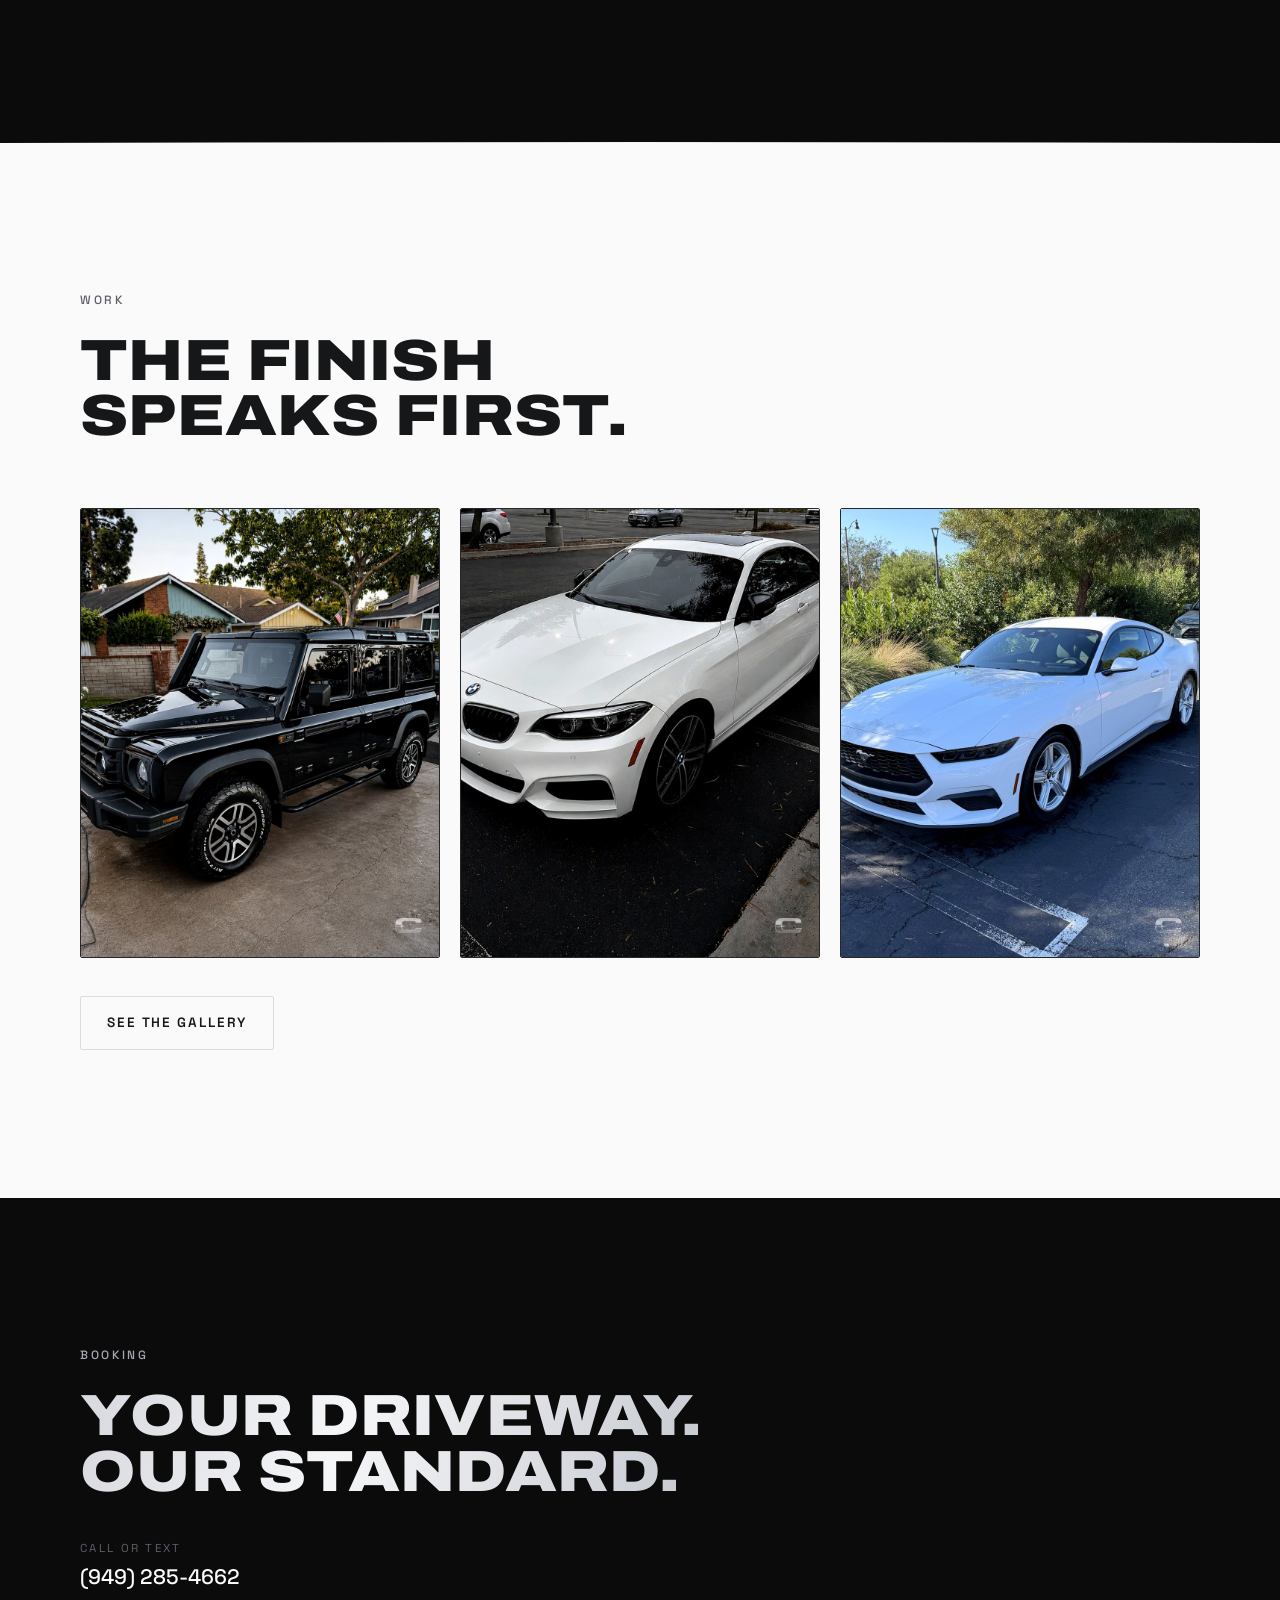
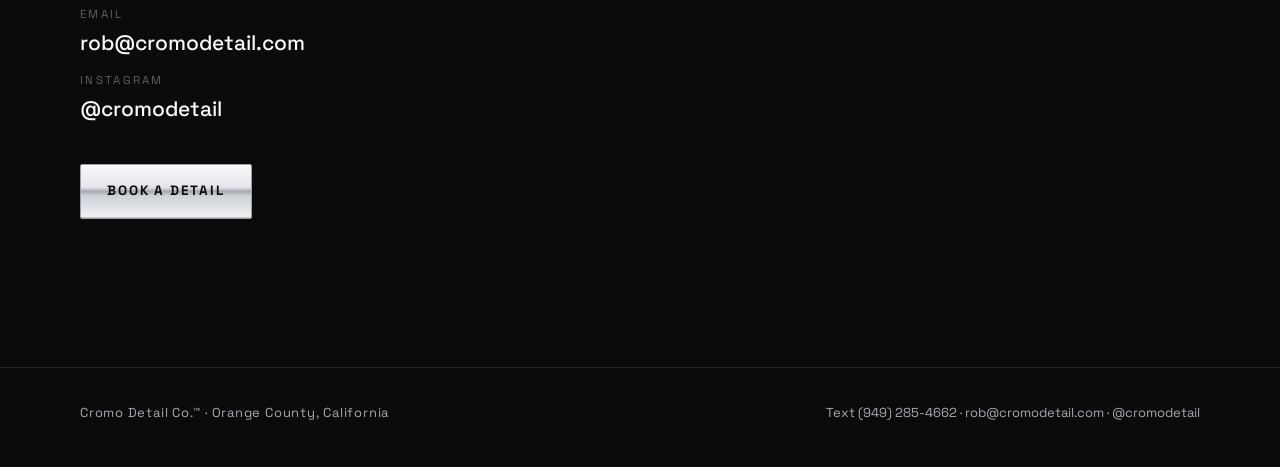
==== commit a5ae0b6f: "Add files via upload" ====
--- a/index.html
+++ b/index.html
@@ -3,18 +3,35 @@
 <head>
 <meta charset="UTF-8">
 <meta name="viewport" content="width=device-width, initial-scale=1">
+<meta name="theme-color" content="#0b0b0c">
 <title>Cromo Detail Co. — Mobile Detailing Studio · Orange County</title>
 <meta name="description" content="Cromo Detail Co. is a premium mobile detailing studio serving Orange County. Precision washing, decontamination, interior care, and paint protection — at your driveway.">
 <link rel="preconnect" href="https://fonts.googleapis.com">
 <link rel="preconnect" href="https://fonts.gstatic.com" crossorigin>
 <link href="https://fonts.googleapis.com/css2?family=Archivo:ital,wdth,wght@0,62..125,100..900&family=Space+Grotesk:wght@300..700&display=swap" rel="stylesheet">
 <link rel="stylesheet" href="styles.css">
+<link rel="preload" as="image" href="img/hero-grenadier.jpg">
 <link rel="icon" href="favicon.ico" sizes="any">
 <link rel="icon" type="image/png" sizes="32x32" href="icon-32.png">
 <link rel="apple-touch-icon" href="icon-180.png">
 <meta property="og:type" content="website">
 <meta property="og:image" content="https://cromodetail.com/og.png">
 
+<script type="application/ld+json">
+{
+  "@context": "https://schema.org",
+  "@type": "AutomotiveBusiness",
+  "name": "Cromo Detail Co.",
+  "url": "https://cromodetail.com",
+  "image": "https://cromodetail.com/og.png",
+  "telephone": "+1-949-285-4662",
+  "email": "rob@cromodetail.com",
+  "priceRange": "$100-$420",
+  "areaServed": "Orange County, California",
+  "sameAs": ["https://instagram.com/cromodetail"],
+  "description": "Premium mobile auto detailing studio serving Orange County. Fully self-contained rig with onboard water and power."
+}
+</script>
 </head>
 <body>
 
@@ -28,6 +45,7 @@
       <a href="gallery.html">Work</a>
       <a href="story.html">Story</a>
       <a href="faq.html">FAQ</a>
+      <a href="book.html">Book</a>
       <a class="btn btn-chrome" href="sms:+19492854662">Text us</a>
     </nav>
   </div>
@@ -36,7 +54,7 @@
 <main>
 
   <!-- HERO -->
-  <section class="band band--black hero">
+  <section class="band band--black hero hero-photo">
     <div class="wrap">
       <p class="eyebrow">Orange County · Mobile Detailing Studio</p>
       <h1 class="display chrome sheen">Cromo<br>Detail&nbsp;Co.</h1>
@@ -201,9 +219,9 @@
       </div>
       <div class="g-grid">
         <!-- Replace each placeholder with a real before/after: <img src="img/....jpg" alt="..."> -->
-        <div class="g-slot reveal"><span>Before / After 01</span></div>
-        <div class="g-slot reveal"><span>Before / After 02</span></div>
-        <div class="g-slot reveal"><span>Before / After 03</span></div>
+        <div class="g-slot reveal"><img src="img/work-grenadier.jpg" alt="Black Ineos Grenadier after a full detail — deep gloss finish" loading="lazy"></div>
+        <div class="g-slot reveal"><img src="img/work-bmw.jpg" alt="White BMW coupe after detailing, paint finished glossy" loading="lazy"></div>
+        <div class="g-slot reveal"><img src="img/work-mustang.jpg" alt="White Ford Mustang after detailing" loading="lazy"></div>
       </div>
       <div class="cta-row reveal">
         <a class="btn btn-ghost-light" href="gallery.html">See the gallery</a>
--- a/styles.css
+++ b/styles.css
@@ -147,7 +147,7 @@
 }
 .logo .co { color: var(--silver); font-weight: 700; }
 .nav-links { display: flex; align-items: center; gap: 26px; }
-.nav-links a {
+.nav-links a:not(.btn) {
   font-size: 13px;
   font-weight: 500;
   letter-spacing: 0.14em;
@@ -156,7 +156,7 @@
   color: var(--silver);
   transition: color 0.2s ease;
 }
-.nav-links a:hover, .nav-links a[aria-current="page"] { color: var(--white); }
+.nav-links a:not(.btn):hover, .nav-links a:not(.btn)[aria-current="page"] { color: var(--white); }
 
 .nav-toggle {
   display: none;
@@ -187,12 +187,18 @@
 }
 .btn:active { transform: translateY(1px); }
 .btn-chrome {
-  background: var(--grad-chrome);
-  background-size: 160% 100%;
-  color: var(--black);
-  border-color: var(--chrome-hi);
-}
-.btn-chrome:hover { background-position: 80% 0; }
+  background: linear-gradient(180deg,
+      #f8f9fb 0%,
+      #e3e5ea 42%,
+      #a6aab2 50%,
+      #ced1d7 58%,
+      #f1f2f5 100%);
+  color: #0b0b0c;
+  font-weight: 700;
+  border-color: #9ba0a8;
+  box-shadow: inset 0 1px 0 rgba(255,255,255,0.85), inset 0 -1px 0 rgba(0,0,0,0.18);
+}
+.btn-chrome:hover { filter: brightness(1.06); }
 .btn-ink { background: var(--ink); color: var(--white); }
 .btn-ink:hover { opacity: 0.86; }
 .btn-ghost-dark { border-color: var(--line-dark); color: var(--white); }
@@ -502,3 +508,78 @@
   .reveal { opacity: 1; transform: none; transition: none; }
   .btn, .nav-links { transition: none; }
 }
+
+/* ---------- photographic hero ---------- */
+.hero-photo {
+  position: relative;
+  background: var(--black);
+  isolation: isolate;
+}
+.hero-photo::before {
+  content: "";
+  position: absolute;
+  inset: 0;
+  background-image: url("img/hero-grenadier.jpg");
+  background-size: cover;
+  background-position: center 38%;
+  z-index: -2;
+}
+.hero-photo::after {
+  content: "";
+  position: absolute;
+  inset: 0;
+  background: linear-gradient(180deg,
+      rgba(11,11,12,0.62) 0%,
+      rgba(11,11,12,0.38) 45%,
+      rgba(11,11,12,0.88) 100%);
+  z-index: -1;
+}
+
+/* ---------- booking builder ---------- */
+.chips { display: flex; flex-wrap: wrap; gap: 10px; }
+.chip {
+  font-family: var(--font-body);
+  font-size: 13.5px;
+  font-weight: 600;
+  letter-spacing: 0.1em;
+  text-transform: uppercase;
+  color: var(--silver);
+  background: var(--carbon);
+  border: 1px solid var(--line-dark);
+  border-radius: var(--r);
+  padding: 13px 20px;
+  cursor: pointer;
+  transition: color .15s ease, border-color .15s ease;
+}
+.chip:hover { border-color: var(--chrome-low); color: var(--white); }
+.chip.on {
+  color: #0b0b0c;
+  background: linear-gradient(180deg, #f8f9fb 0%, #e3e5ea 42%, #a6aab2 50%, #ced1d7 58%, #f1f2f5 100%);
+  border-color: #9ba0a8;
+  box-shadow: inset 0 1px 0 rgba(255,255,255,0.85), inset 0 -1px 0 rgba(0,0,0,0.18);
+}
+.chip[disabled] { opacity: .35; cursor: not-allowed; }
+.build-step { margin-bottom: clamp(30px, 5vw, 44px); }
+.build-step .eyebrow { margin-bottom: 12px; }
+.quote-box {
+  border: 1px solid var(--line-dark);
+  background: var(--carbon);
+  border-radius: var(--r);
+  padding: clamp(26px, 4vw, 40px);
+  position: relative;
+}
+.quote-box::before {
+  content: "";
+  position: absolute;
+  inset: -1px -1px auto -1px;
+  height: 2px;
+  background: linear-gradient(90deg, transparent, var(--chrome-hi), transparent);
+}
+.quote-price {
+  font-family: var(--font-display);
+  font-stretch: 118%;
+  font-weight: 860;
+  font-size: clamp(52px, 10vw, 84px);
+  line-height: 1;
+}
+.quote-meta { color: var(--silver); font-size: 14.5px; margin-top: 10px; }
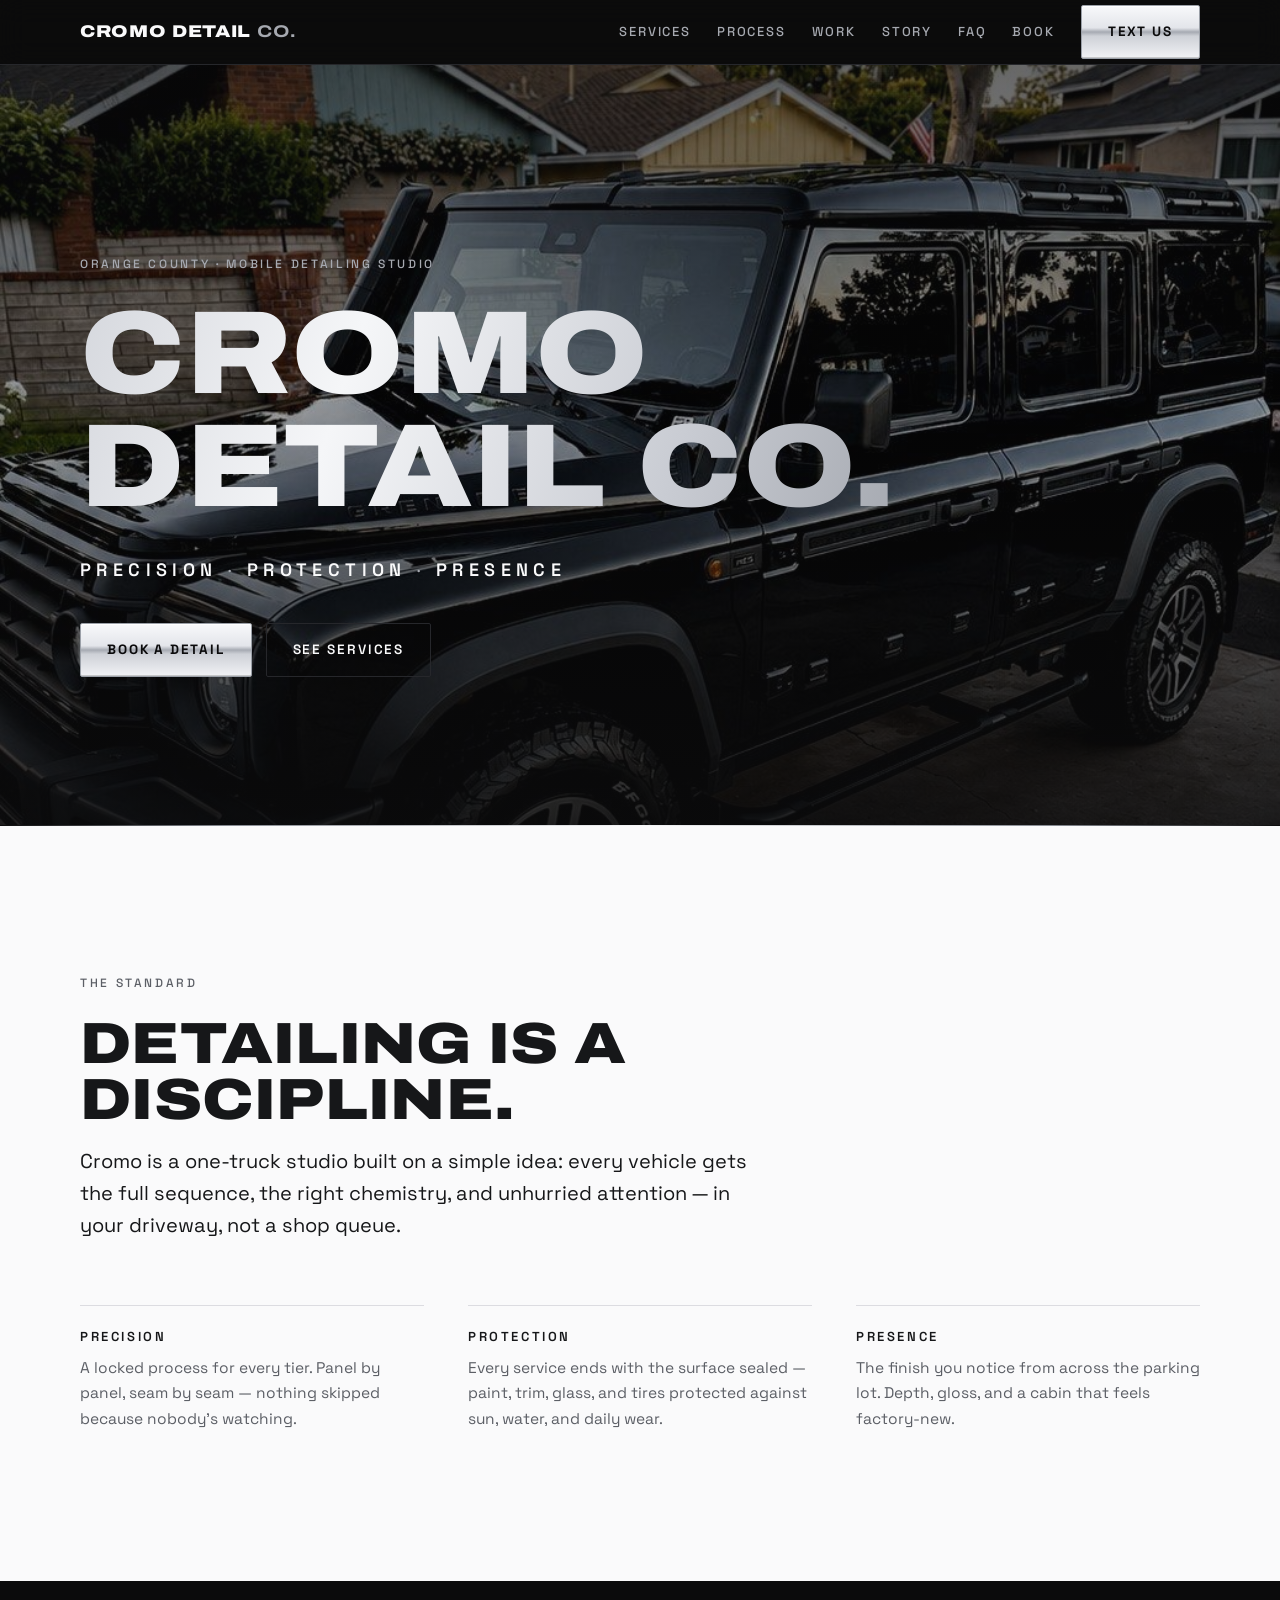
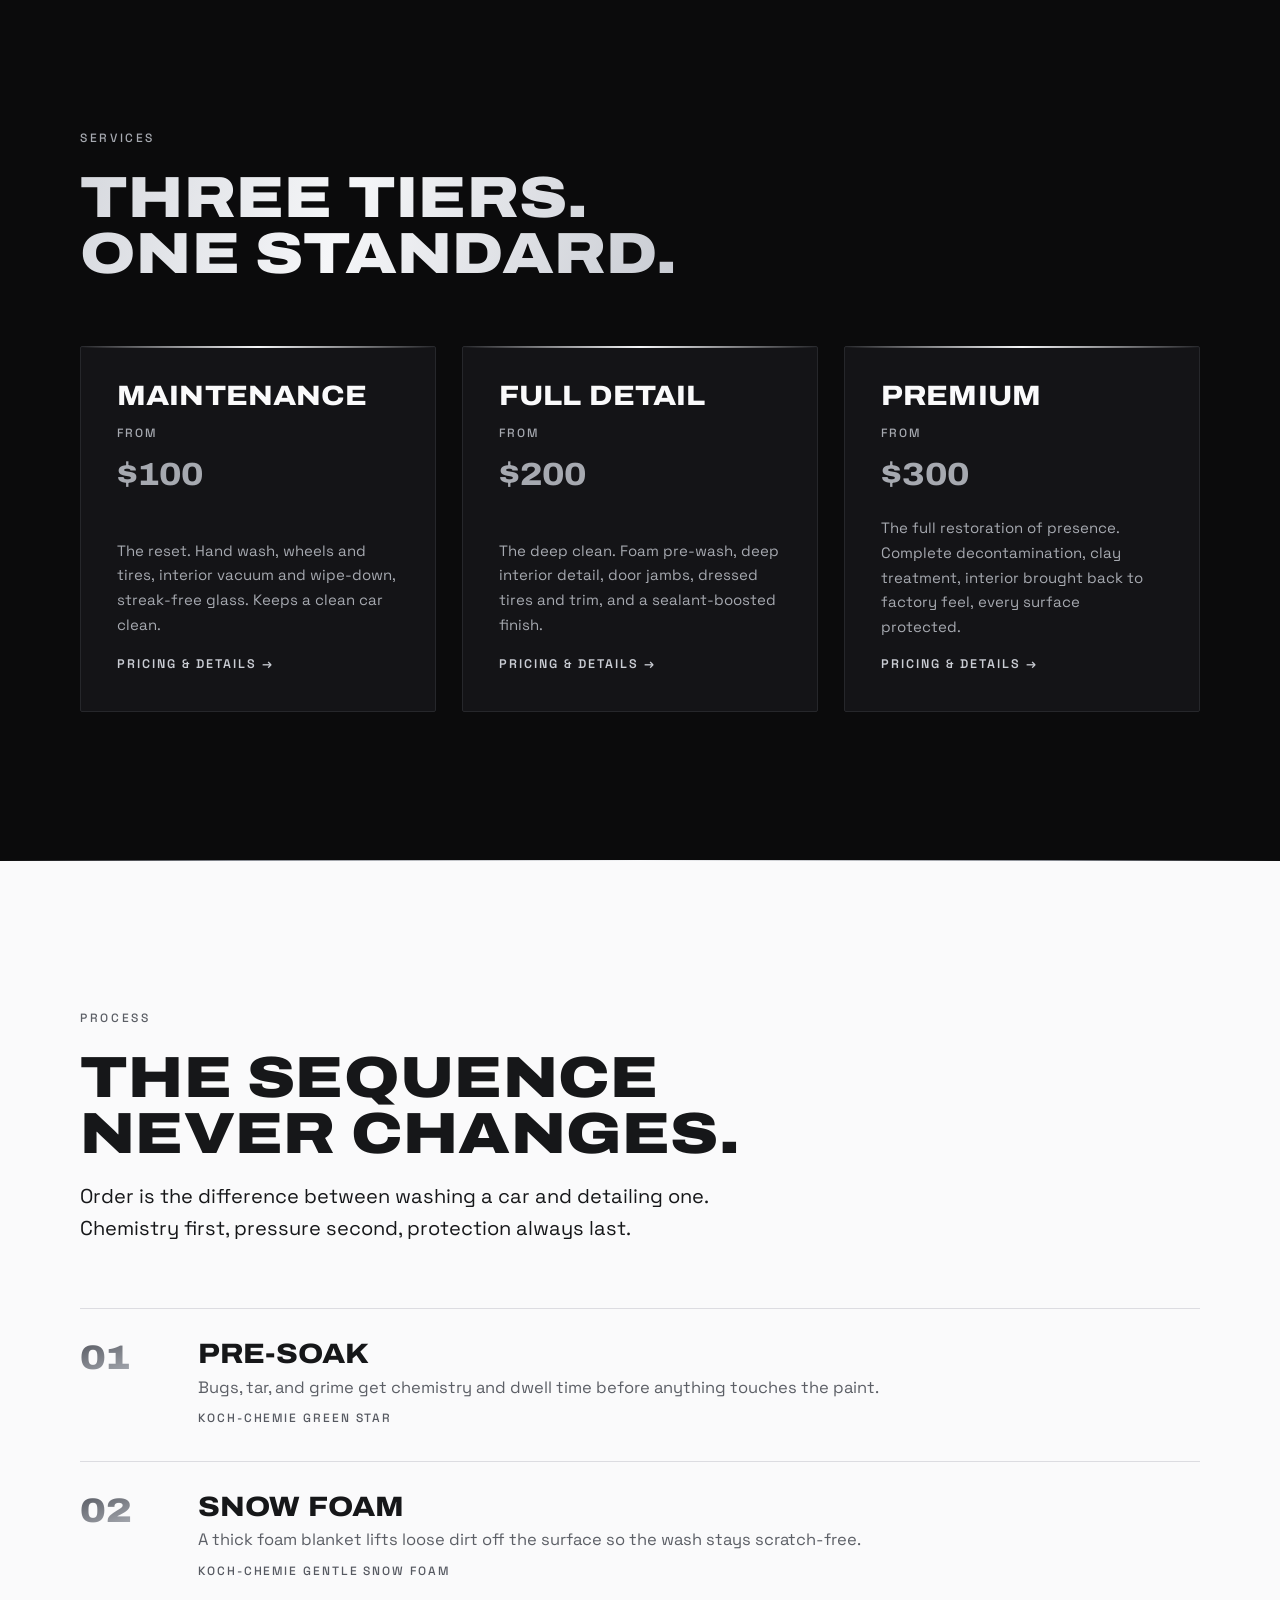
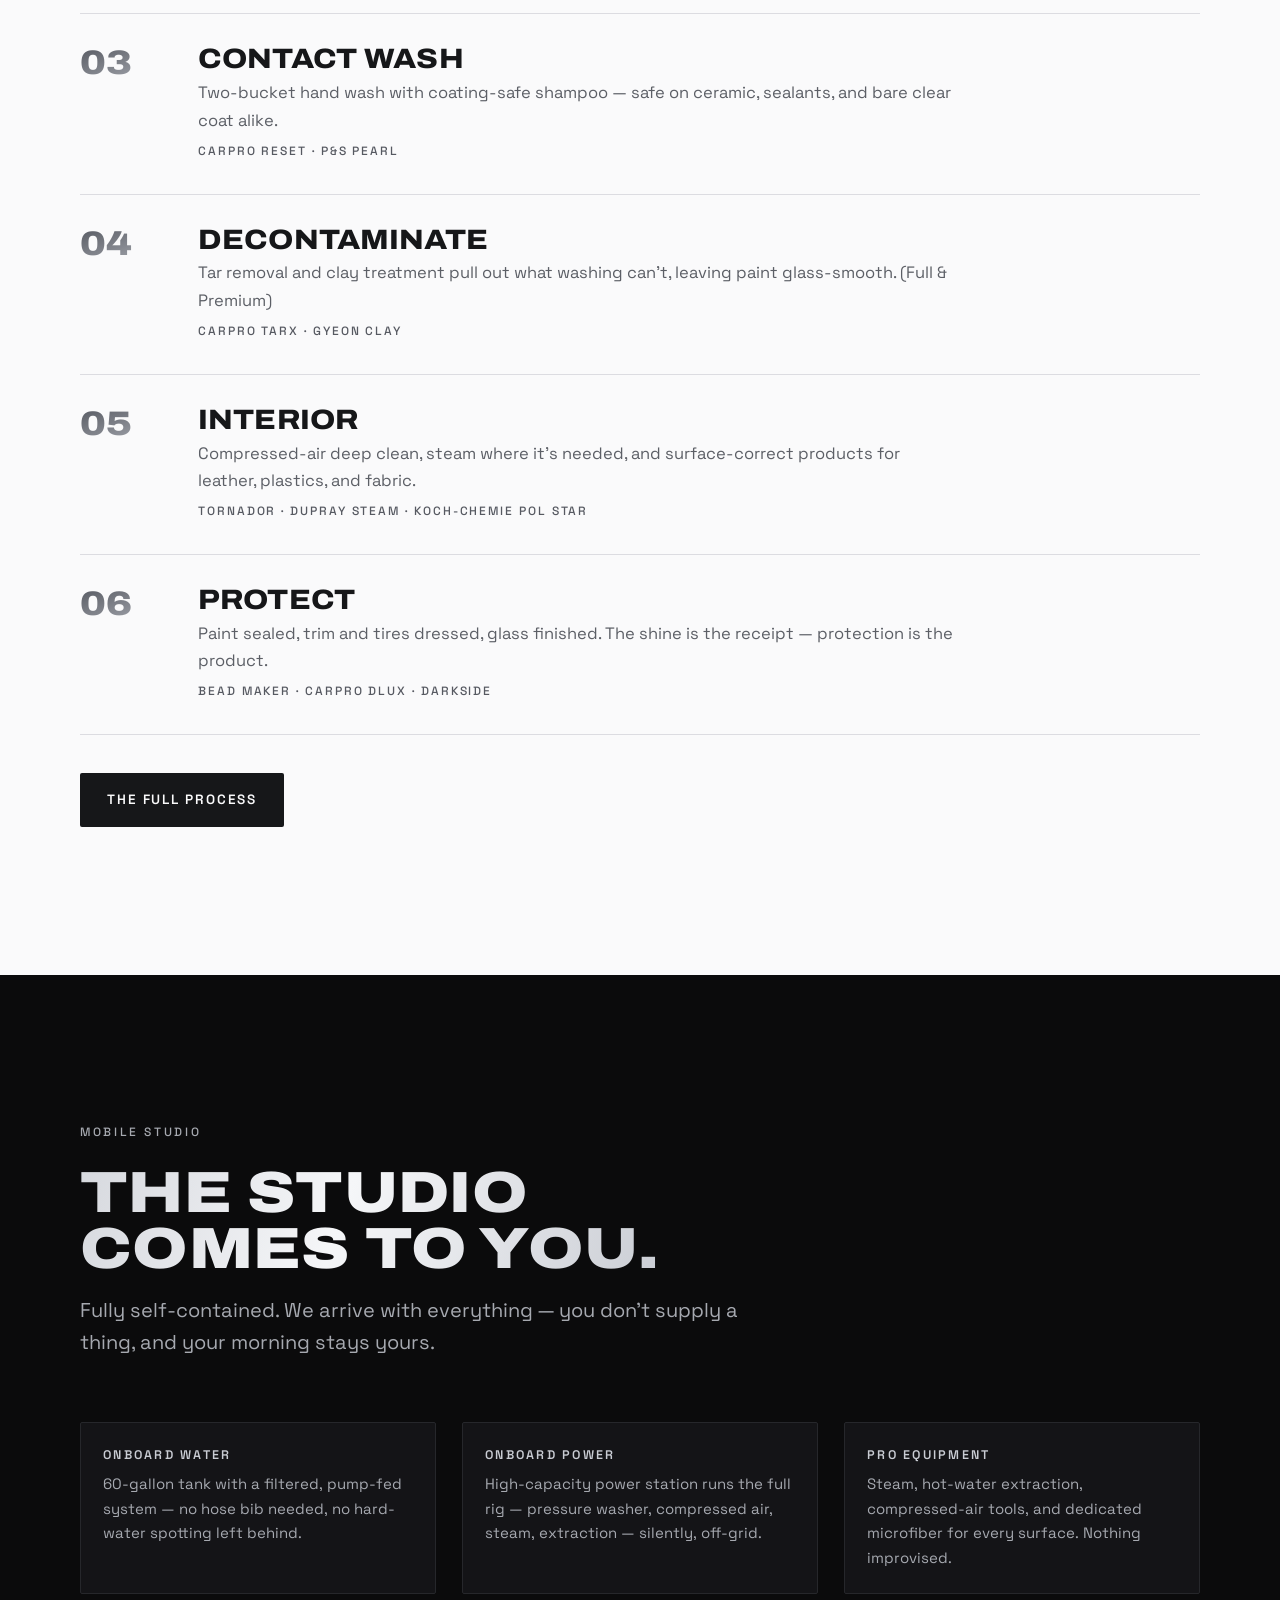
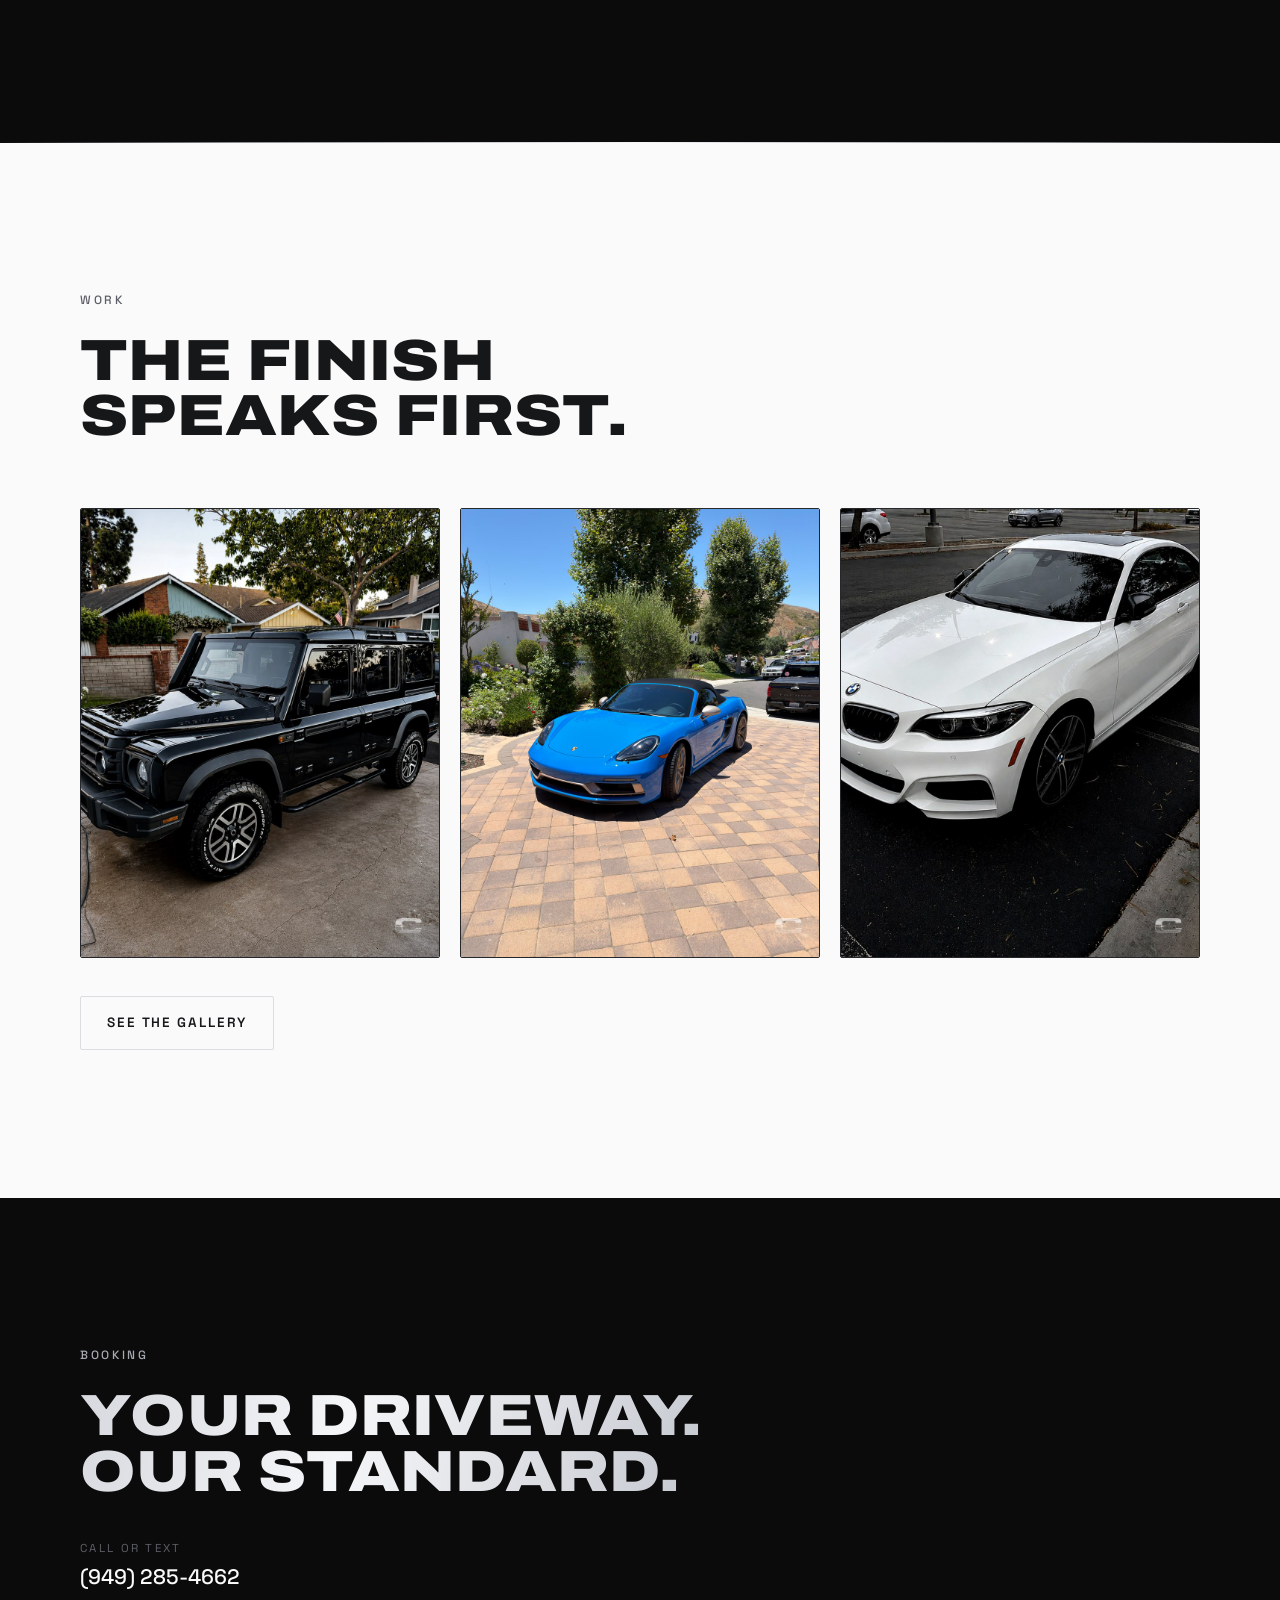
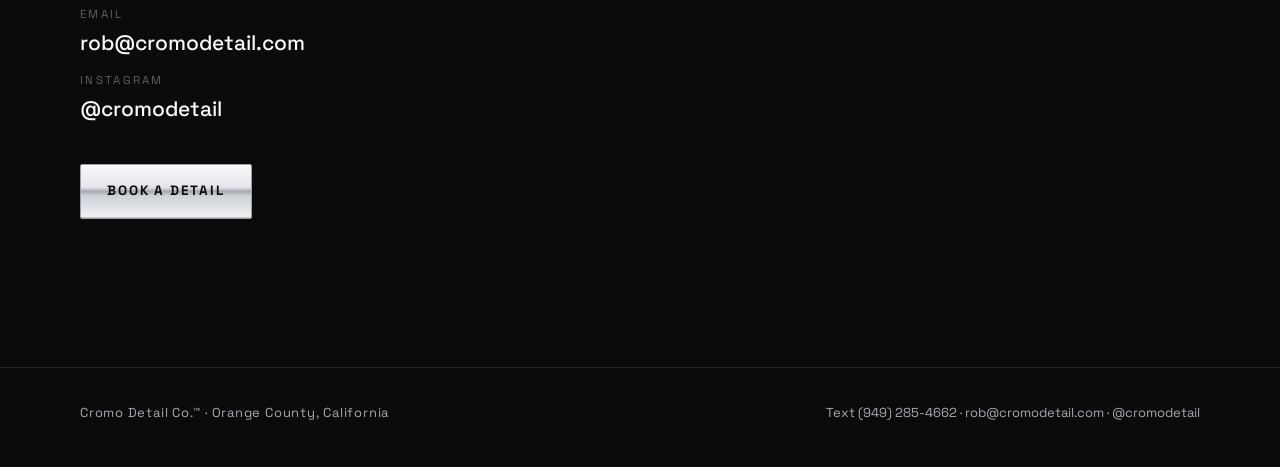
==== commit a0d399fd: "Add files via upload" ====
--- a/index.html
+++ b/index.html
@@ -218,10 +218,9 @@
         <h2 class="display">The finish<br>speaks first.</h2>
       </div>
       <div class="g-grid">
-        <!-- Replace each placeholder with a real before/after: <img src="img/....jpg" alt="..."> -->
         <div class="g-slot reveal"><img src="img/work-grenadier.jpg" alt="Black Ineos Grenadier after a full detail — deep gloss finish" loading="lazy"></div>
+        <div class="g-slot reveal"><img src="img/work-porsche.jpg" alt="Shark-blue Porsche 718 Boxster GTS after detailing" loading="lazy"></div>
         <div class="g-slot reveal"><img src="img/work-bmw.jpg" alt="White BMW coupe after detailing, paint finished glossy" loading="lazy"></div>
-        <div class="g-slot reveal"><img src="img/work-mustang.jpg" alt="White Ford Mustang after detailing" loading="lazy"></div>
       </div>
       <div class="cta-row reveal">
         <a class="btn btn-ghost-light" href="gallery.html">See the gallery</a>
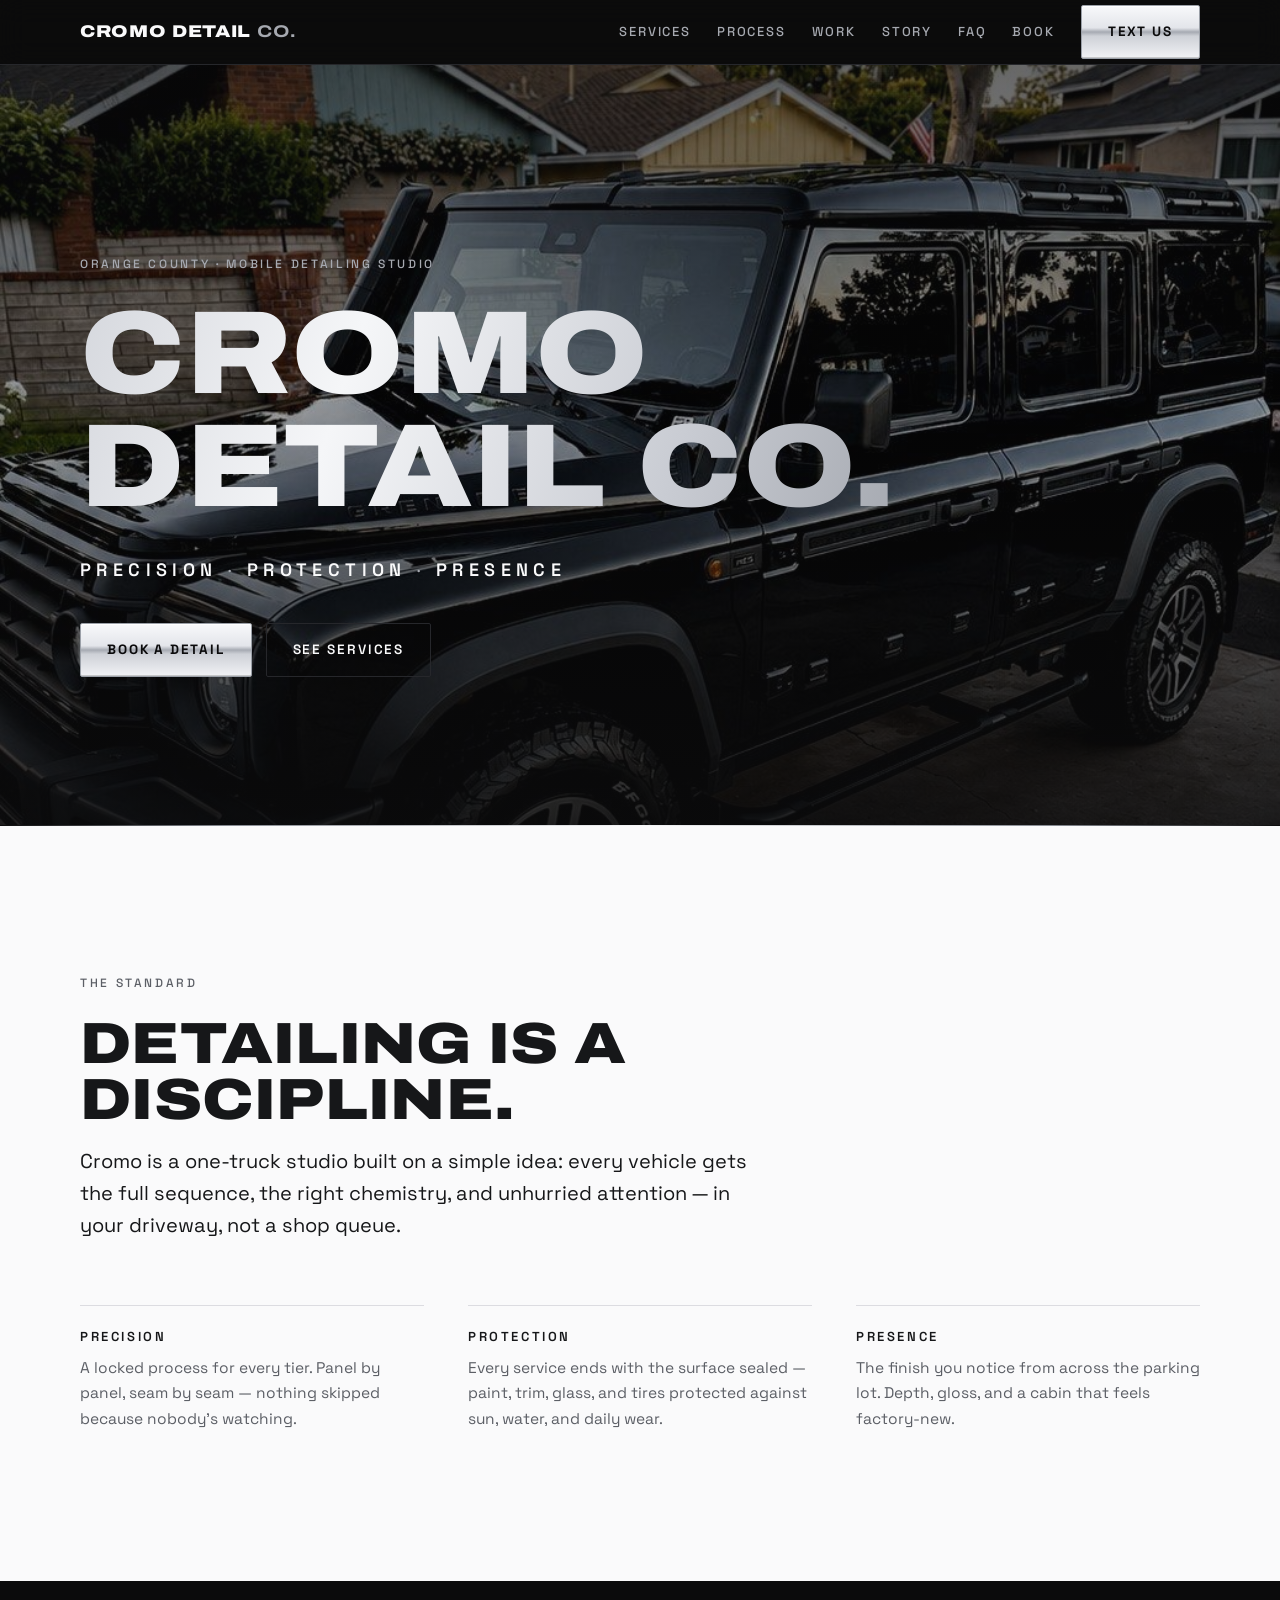
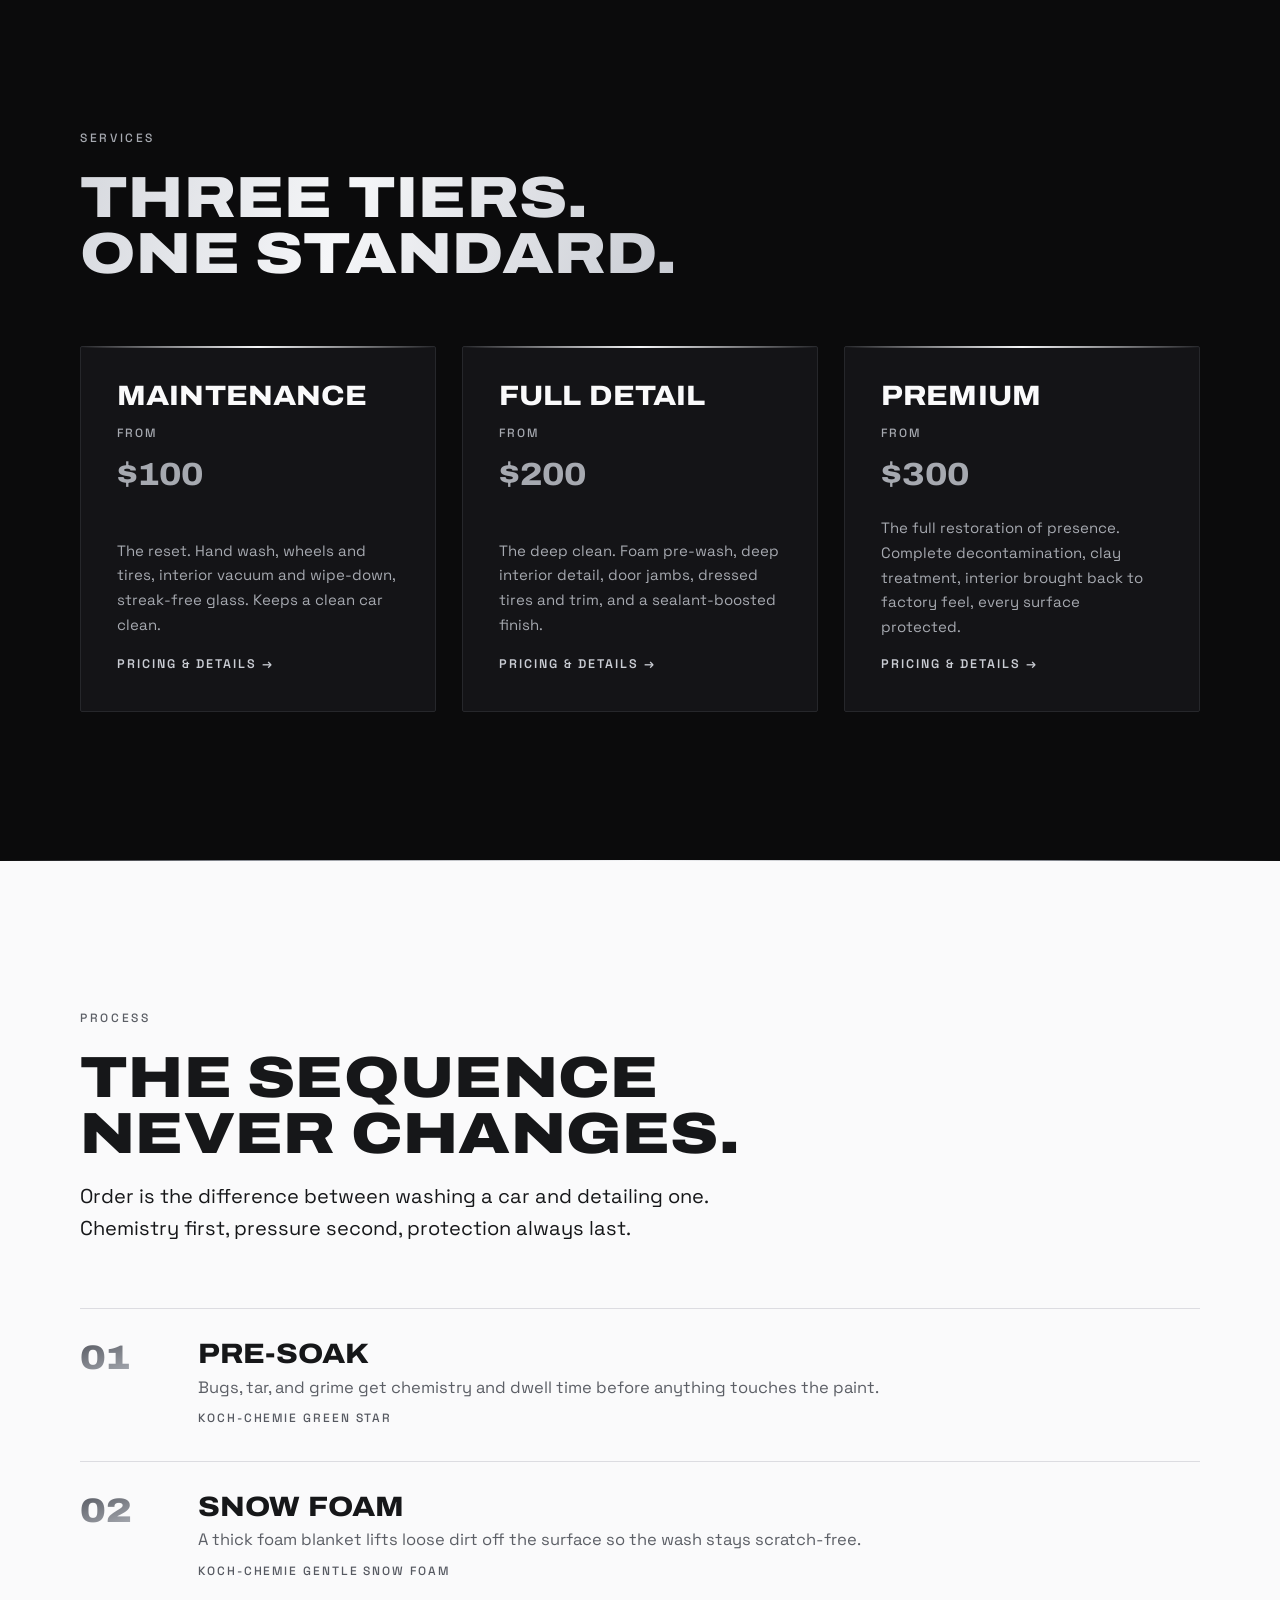
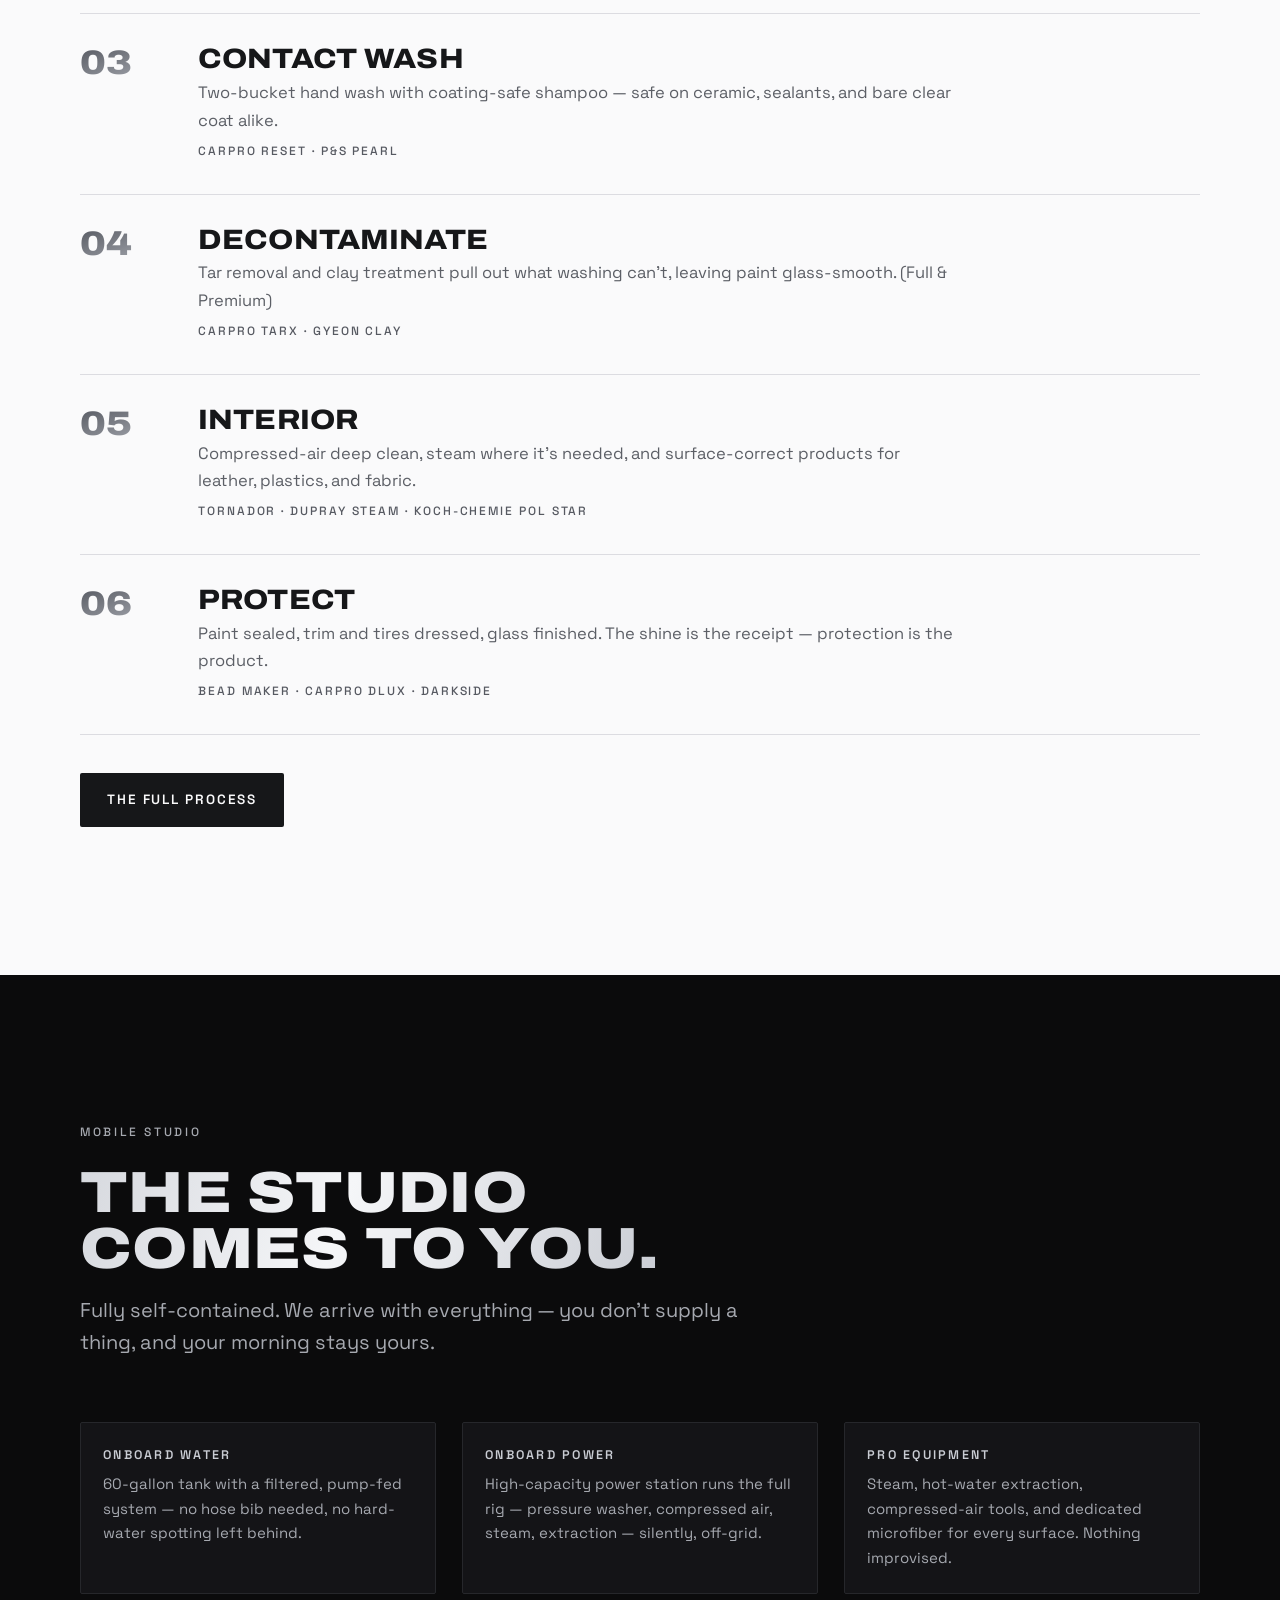
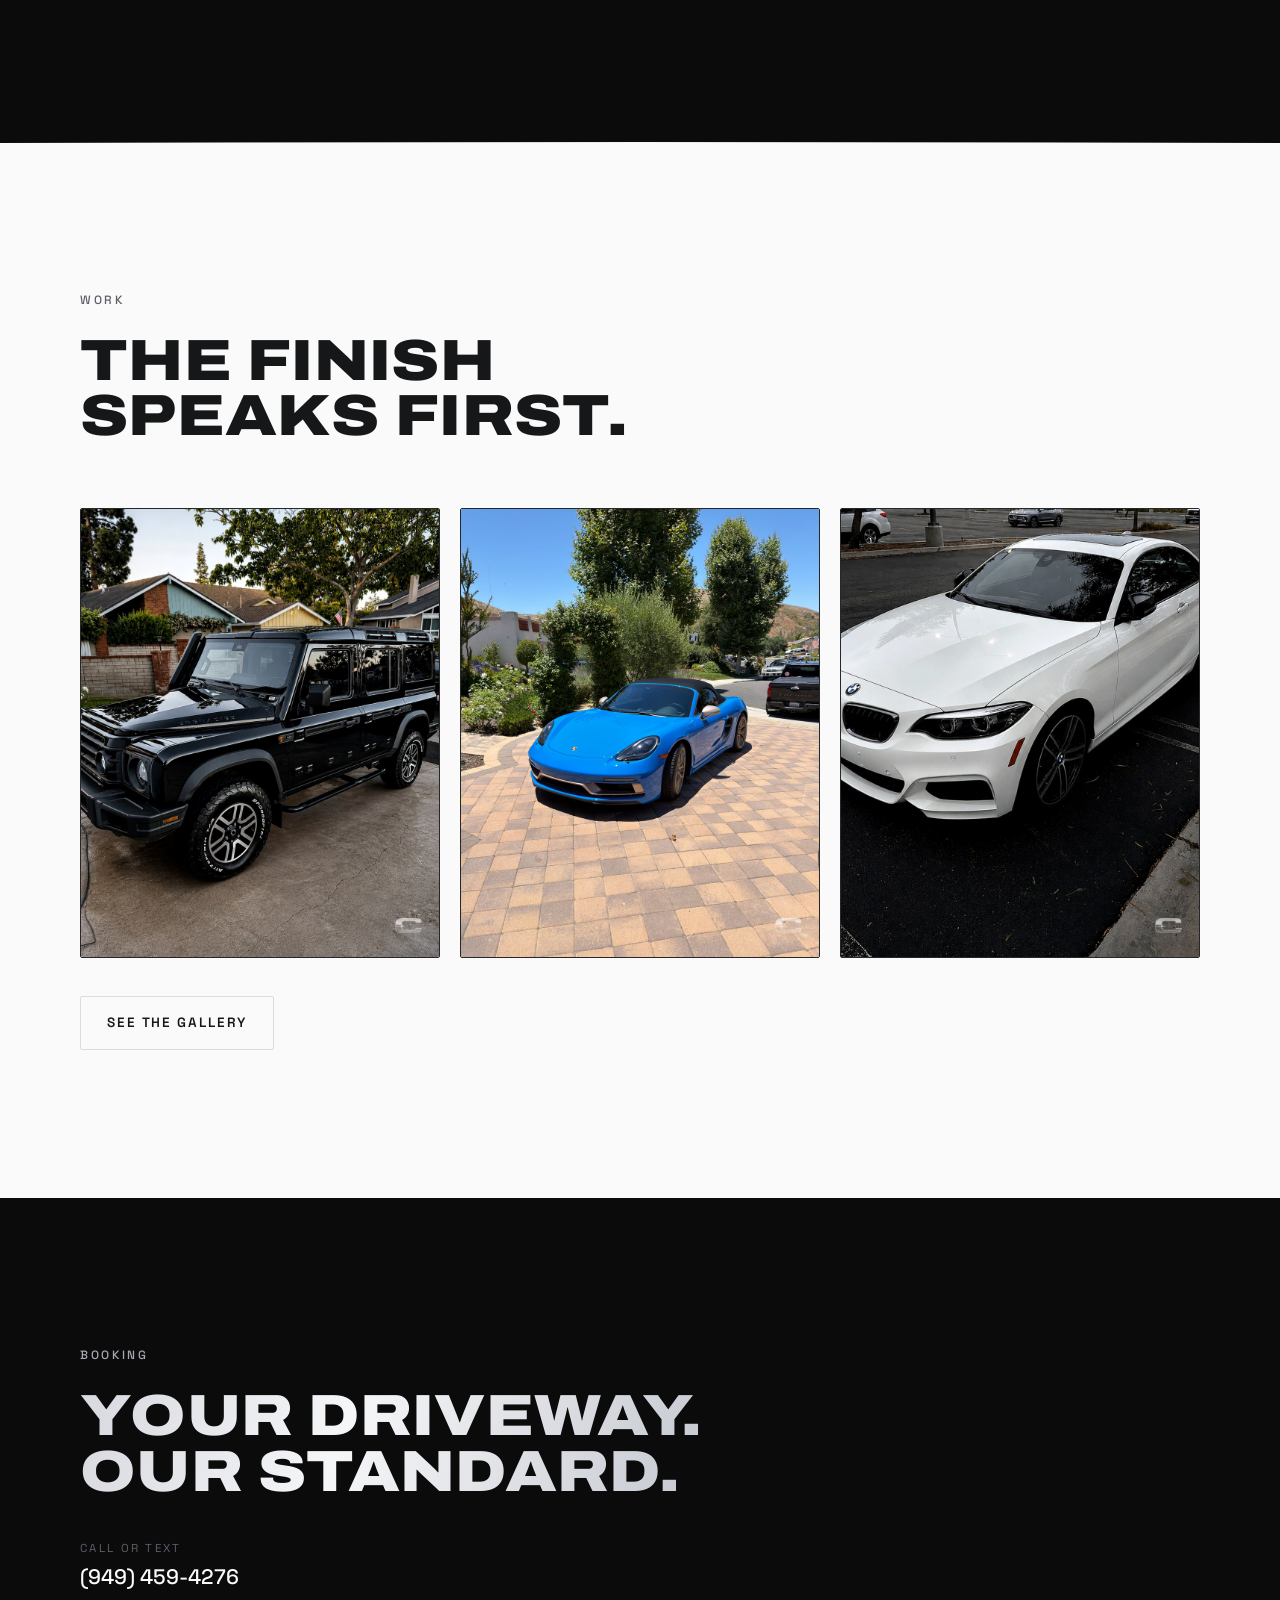
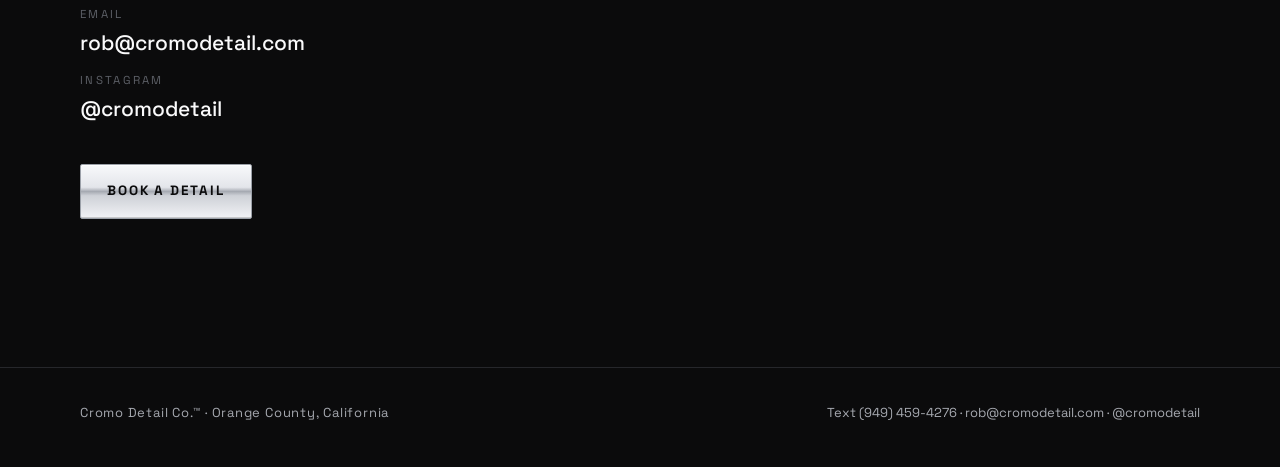
==== commit a1846f12: "switch numbers" ====
--- a/index.html
+++ b/index.html
@@ -24,7 +24,7 @@
   "name": "Cromo Detail Co.",
   "url": "https://cromodetail.com",
   "image": "https://cromodetail.com/og.png",
-  "telephone": "+1-949-285-4662",
+  "telephone": "+1-949-459-4276",
   "email": "rob@cromodetail.com",
   "priceRange": "$100-$420",
   "areaServed": "Orange County, California",
@@ -46,7 +46,7 @@
       <a href="story.html">Story</a>
       <a href="faq.html">FAQ</a>
       <a href="book.html">Book</a>
-      <a class="btn btn-chrome" href="sms:+19492854662">Text us</a>
+      <a class="btn btn-chrome" href="sms:+19494594276">Text us</a>
     </nav>
   </div>
 </header>
@@ -60,7 +60,7 @@
       <h1 class="display chrome sheen">Cromo<br>Detail&nbsp;Co.</h1>
       <p class="hero-tag"><b>Precision</b> · <b>Protection</b> · <b>Presence</b></p>
       <div class="cta-row">
-        <a class="btn btn-chrome" href="sms:+19492854662">Book a detail</a>
+        <a class="btn btn-chrome" href="book.html">Book a detail</a>
         <a class="btn btn-ghost-dark" href="services.html">See services</a>
       </div>
     </div>
@@ -234,12 +234,12 @@
       <p class="eyebrow reveal">Booking</p>
       <h2 class="display chrome reveal">Your driveway.<br>Our standard.</h2>
       <div class="contact-lines reveal">
-        <div><span>Call or text</span><a href="tel:+19492854662">(949) 285-4662</a></div>
+        <div><span>Call or text</span><a href="tel:+19494594276">(949) 459-4276</a></div>
         <div><span>Email</span><a href="mailto:rob@cromodetail.com">rob@cromodetail.com</a></div>
         <div><span>Instagram</span><a href="https://instagram.com/cromodetail" rel="noopener">@cromodetail</a></div>
       </div>
       <div class="cta-row reveal">
-        <a class="btn btn-chrome" href="sms:+19492854662">Book a detail</a>
+        <a class="btn btn-chrome" href="book.html">Book a detail</a>
       </div>
     </div>
   </section>
@@ -249,7 +249,7 @@
 <footer class="footer">
   <div class="footer-in">
     <div class="tm">Cromo Detail Co.™ · Orange County, California</div>
-    <div><a href="sms:+19492854662">Text (949) 285-4662</a> · <a href="mailto:rob@cromodetail.com">rob@cromodetail.com</a> · <a href="https://instagram.com/cromodetail" rel="noopener">@cromodetail</a></div>
+    <div><a href="sms:+19494594276">Text (949) 459-4276</a> · <a href="mailto:rob@cromodetail.com">rob@cromodetail.com</a> · <a href="https://instagram.com/cromodetail" rel="noopener">@cromodetail</a></div>
   </div>
 </footer>
 
--- a/styles.css
+++ b/styles.css
@@ -474,8 +474,8 @@
 .footer .tm { letter-spacing: 0.06em; }
 
 /* ---------- reveal ---------- */
-.reveal { opacity: 0; transform: translateY(16px); transition: opacity 0.7s ease, transform 0.7s ease; }
-.reveal.in { opacity: 1; transform: none; }
+.js .reveal { opacity: 0; transform: translateY(16px); transition: opacity 0.7s ease, transform 0.7s ease; }
+.js .reveal.in { opacity: 1; transform: none; }
 
 /* ---------- responsive ---------- */
 @media (max-width: 880px) {
@@ -505,7 +505,7 @@
 @media (prefers-reduced-motion: reduce) {
   html { scroll-behavior: auto; }
   .sheen { animation: none; }
-  .reveal { opacity: 1; transform: none; transition: none; }
+  .js .reveal { opacity: 1; transform: none; transition: none; }
   .btn, .nav-links { transition: none; }
 }
 
@@ -583,3 +583,74 @@
   line-height: 1;
 }
 .quote-meta { color: var(--silver); font-size: 14.5px; margin-top: 10px; }
+
+/* ---------- before/after slider ---------- */
+.ba-slider {
+  position: relative;
+  aspect-ratio: 4 / 5;
+  max-width: 560px;
+  overflow: hidden;
+  border-radius: var(--r);
+  border: 1px solid var(--line-light);
+  user-select: none;
+}
+.ba-slider .ba-img { display: block; width: 100%; height: 100%; object-fit: cover; pointer-events: none; }
+.ba-before { position: absolute; inset: 0 auto 0 0; width: var(--pos, 50%); overflow: hidden; }
+.ba-before .ba-img { width: auto; height: 100%; max-width: none; }
+.ba-line {
+  position: absolute; top: 0; bottom: 0; left: var(--pos, 50%); width: 3px;
+  transform: translateX(-1.5px);
+  background: linear-gradient(180deg, var(--chrome-hi), var(--chrome-low), var(--chrome-hi));
+  pointer-events: none;
+}
+.ba-knob {
+  position: absolute; top: 50%; left: 50%; transform: translate(-50%, -50%);
+  width: 44px; height: 44px; border-radius: 50%;
+  background: linear-gradient(180deg,#f8f9fb 0%,#e3e5ea 42%,#a6aab2 50%,#ced1d7 58%,#f1f2f5 100%);
+  border: 1px solid #9ba0a8;
+  display: grid; place-items: center;
+  font-weight: 700; color: #0b0b0c; font-size: 14px; letter-spacing: 1px;
+}
+.ba-range { position: absolute; inset: 0; width: 100%; height: 100%; opacity: 0; cursor: ew-resize; margin: 0; touch-action: pan-y; }
+.ba-tag {
+  position: absolute; top: 14px;
+  font-size: 11px; font-weight: 600; letter-spacing: 0.18em; text-transform: uppercase;
+  background: rgba(11,11,12,0.85); color: #c8cbd2; padding: 6px 10px; border-radius: 2px;
+  pointer-events: none;
+}
+.ba-tag-b { left: 14px; }
+.ba-tag-a { right: 14px; }
+.ba-wrap { display: grid; gap: clamp(24px, 4vw, 44px); grid-template-columns: minmax(0, 560px) 1fr; align-items: center; }
+@media (max-width: 880px) { .ba-wrap { grid-template-columns: 1fr; } }
+
+/* ---------- side-by-side pair cards ---------- */
+.pairs-stack { display: grid; gap: clamp(20px, 3vw, 32px); max-width: 880px; }
+.pair-card { border: 1px solid var(--line-light); border-radius: var(--r); overflow: hidden; }
+.pair-card img { display: block; width: 100%; height: auto; }
+
+/* ---------- lightbox ---------- */
+.lb {
+  position: fixed; inset: 0; z-index: 90;
+  background: rgba(8, 8, 9, 0.96);
+  display: none; place-items: center; padding: 4vmin;
+}
+.lb.open { display: grid; }
+.lb img {
+  max-width: 94vw; max-height: 90vh; width: auto; height: auto;
+  border: 1px solid var(--line-dark); border-radius: var(--r);
+  cursor: zoom-out;
+}
+.lb-close {
+  position: fixed; top: 16px; right: 16px;
+  font: 600 12px/1 var(--font-body); letter-spacing: 0.14em; text-transform: uppercase;
+  color: #0b0b0c; padding: 12px 18px; border-radius: var(--r); cursor: pointer;
+  background: linear-gradient(180deg,#f8f9fb 0%,#e3e5ea 42%,#a6aab2 50%,#ced1d7 58%,#f1f2f5 100%);
+  border: 1px solid #9ba0a8;
+}
+.g-slot img, .pair-card img { cursor: zoom-in; }
+
+/* ---------- one-shot sheen on scroll entry ---------- */
+.shine-once { animation: sheen 2.2s ease-out 1; }
+
+/* ---------- app-like page transitions ---------- */
+@view-transition { navigation: auto; }
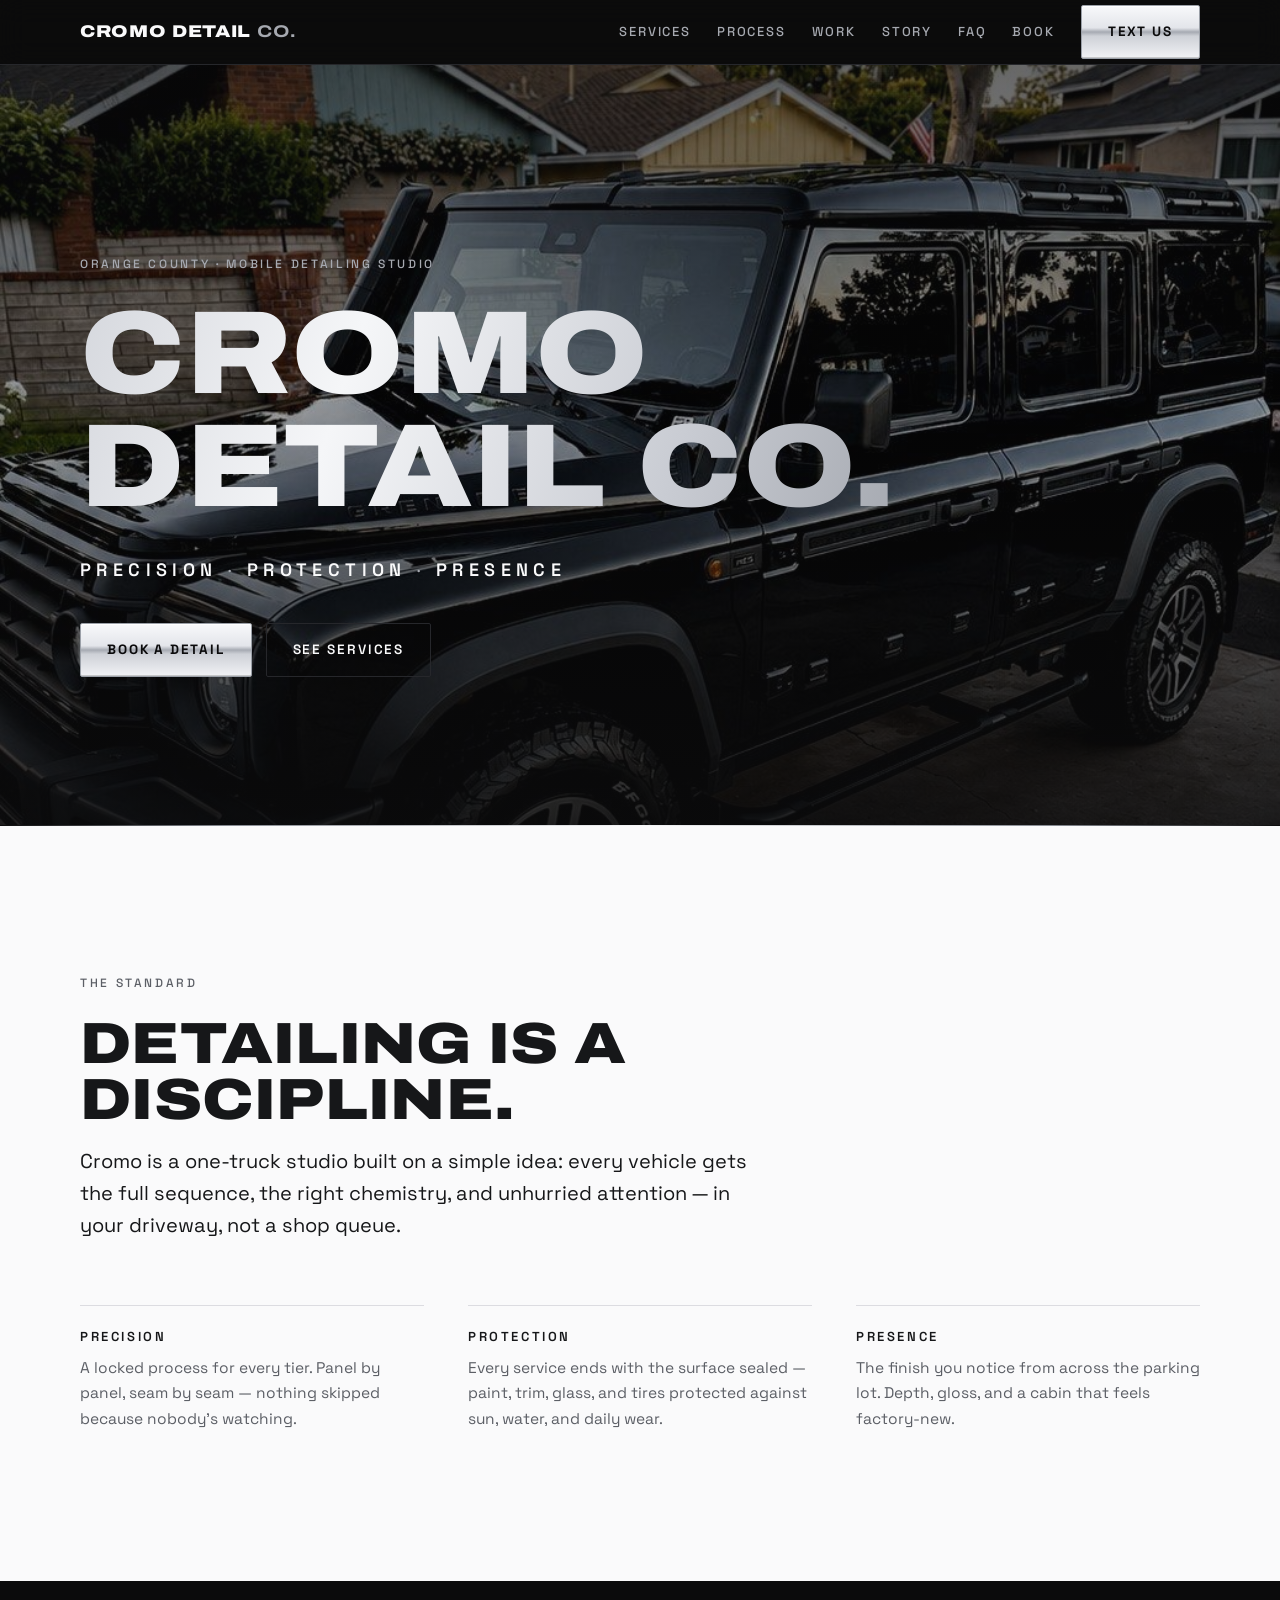
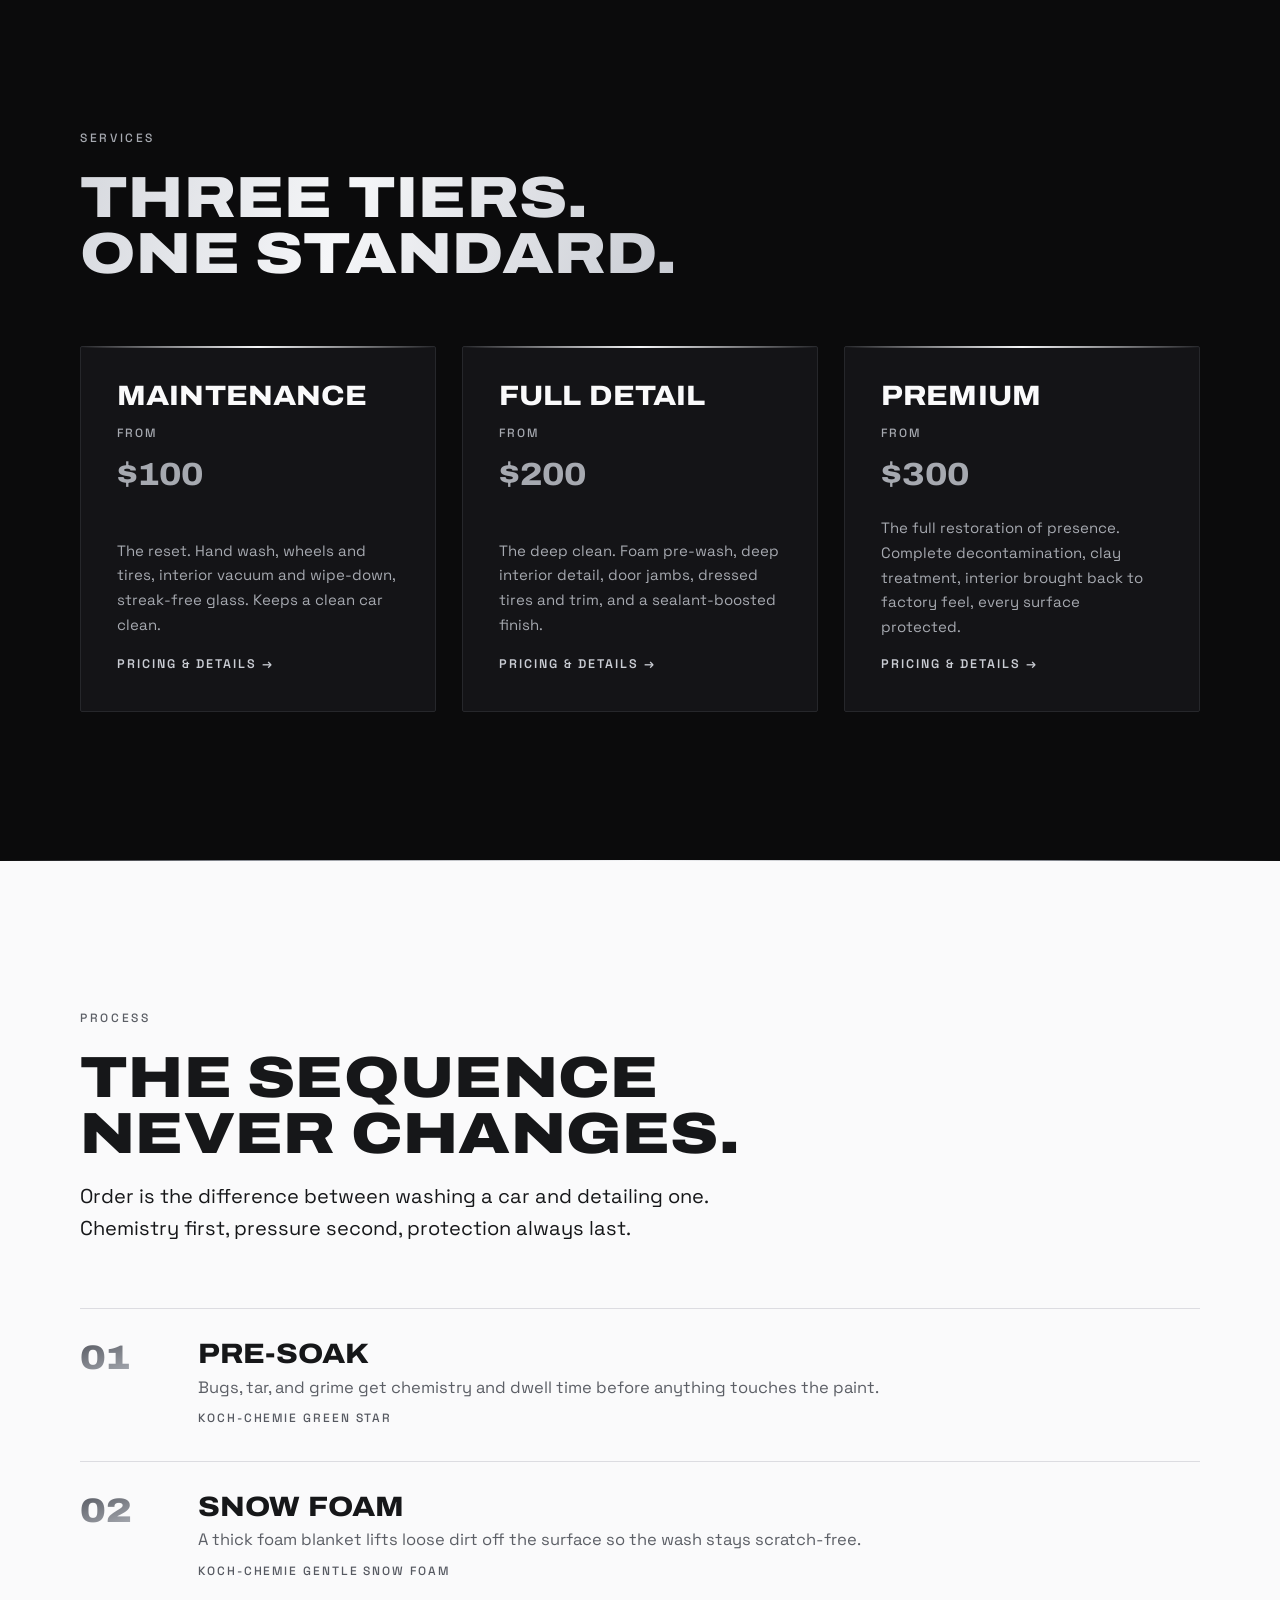
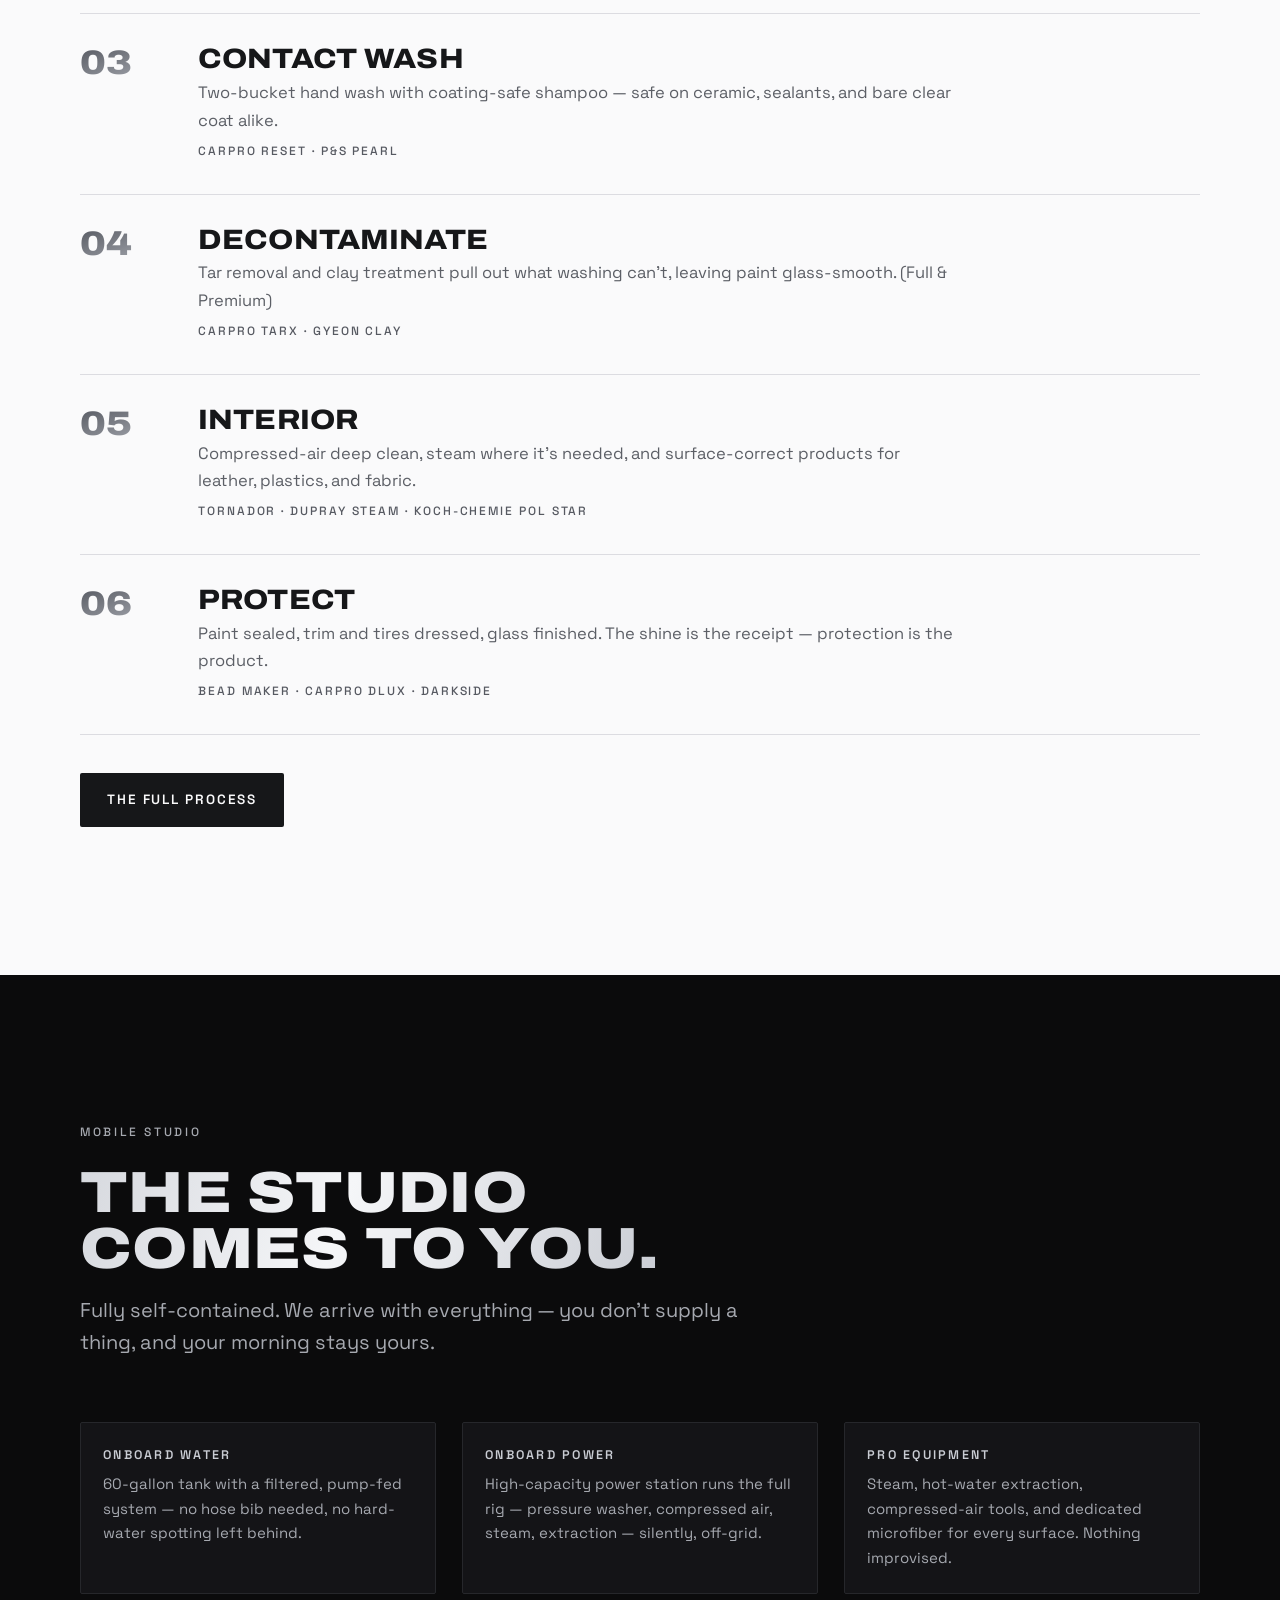
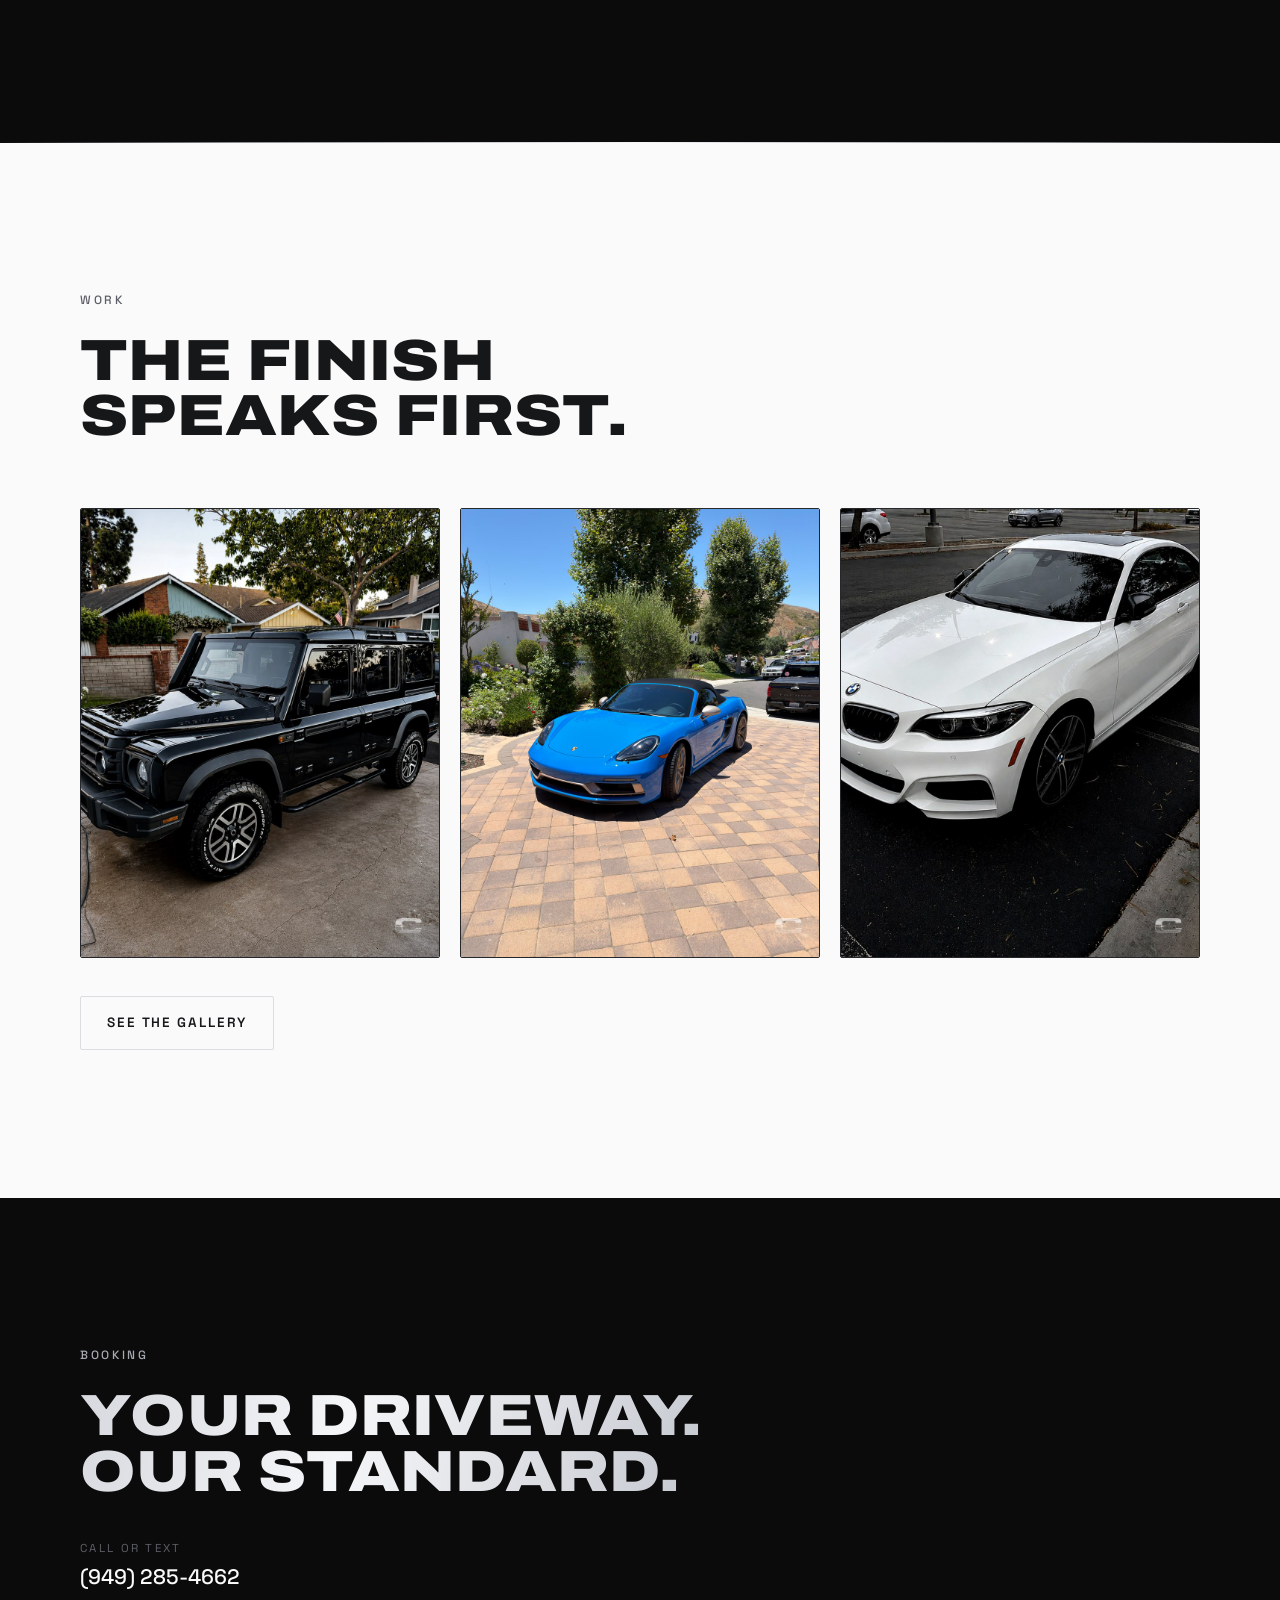
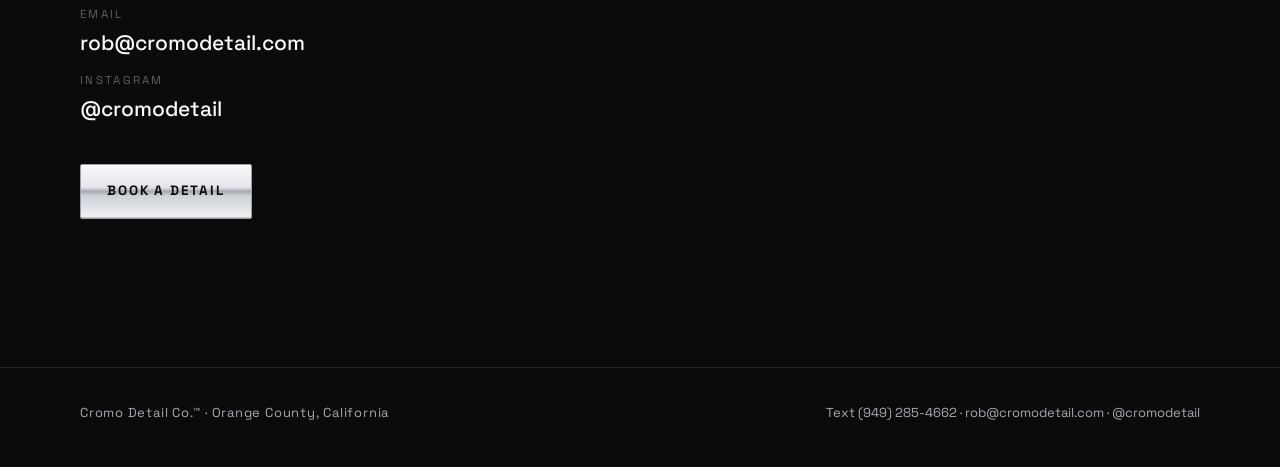
==== commit b78de620: "Revert "switch numbers" This reverts commit a1846f12d44ea2d6d9c8d02c97f32b6088b1f984." ====
--- a/index.html
+++ b/index.html
@@ -24,7 +24,7 @@
   "name": "Cromo Detail Co.",
   "url": "https://cromodetail.com",
   "image": "https://cromodetail.com/og.png",
-  "telephone": "+1-949-459-4276",
+  "telephone": "+1-949-285-4662",
   "email": "rob@cromodetail.com",
   "priceRange": "$100-$420",
   "areaServed": "Orange County, California",
@@ -46,7 +46,7 @@
       <a href="story.html">Story</a>
       <a href="faq.html">FAQ</a>
       <a href="book.html">Book</a>
-      <a class="btn btn-chrome" href="sms:+19494594276">Text us</a>
+      <a class="btn btn-chrome" href="sms:+19492854662">Text us</a>
     </nav>
   </div>
 </header>
@@ -234,7 +234,7 @@
       <p class="eyebrow reveal">Booking</p>
       <h2 class="display chrome reveal">Your driveway.<br>Our standard.</h2>
       <div class="contact-lines reveal">
-        <div><span>Call or text</span><a href="tel:+19494594276">(949) 459-4276</a></div>
+        <div><span>Call or text</span><a href="tel:+19492854662">(949) 285-4662</a></div>
         <div><span>Email</span><a href="mailto:rob@cromodetail.com">rob@cromodetail.com</a></div>
         <div><span>Instagram</span><a href="https://instagram.com/cromodetail" rel="noopener">@cromodetail</a></div>
       </div>
@@ -249,7 +249,7 @@
 <footer class="footer">
   <div class="footer-in">
     <div class="tm">Cromo Detail Co.™ · Orange County, California</div>
-    <div><a href="sms:+19494594276">Text (949) 459-4276</a> · <a href="mailto:rob@cromodetail.com">rob@cromodetail.com</a> · <a href="https://instagram.com/cromodetail" rel="noopener">@cromodetail</a></div>
+    <div><a href="sms:+19492854662">Text (949) 285-4662</a> · <a href="mailto:rob@cromodetail.com">rob@cromodetail.com</a> · <a href="https://instagram.com/cromodetail" rel="noopener">@cromodetail</a></div>
   </div>
 </footer>
 
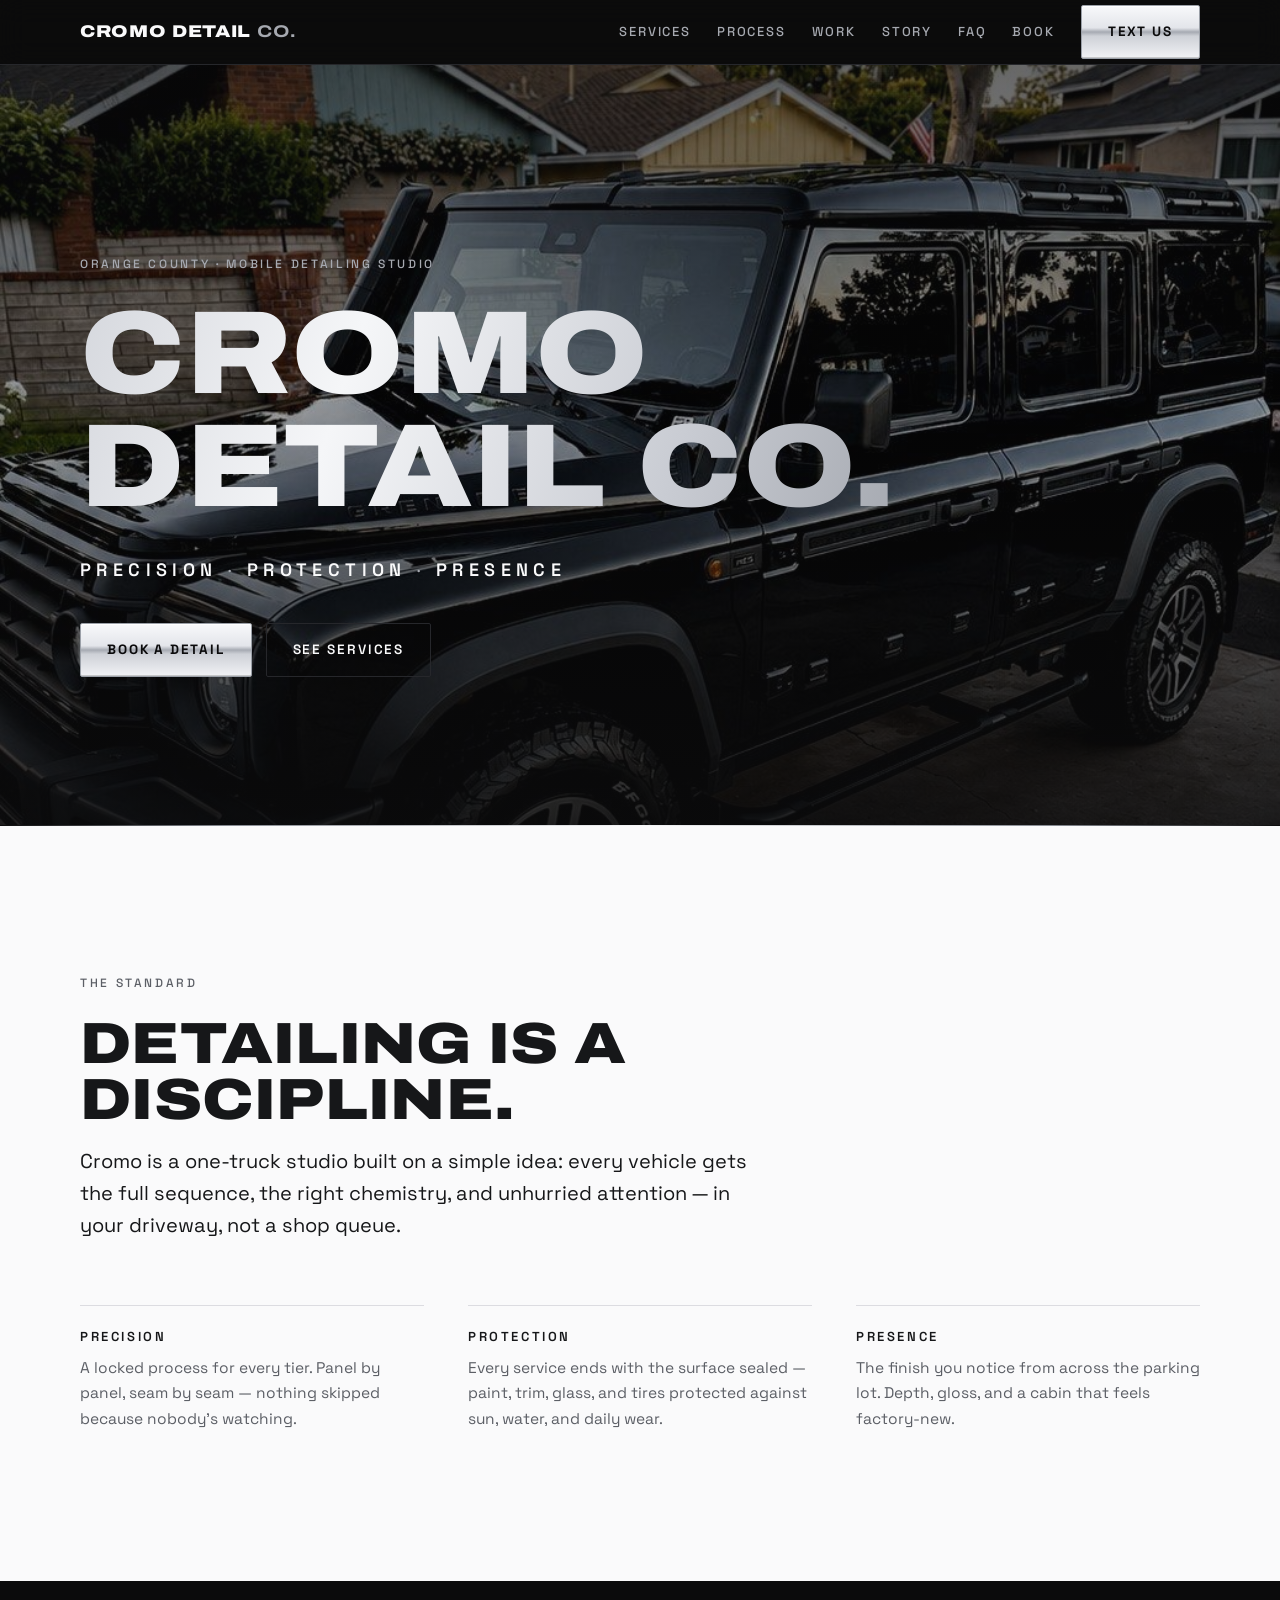
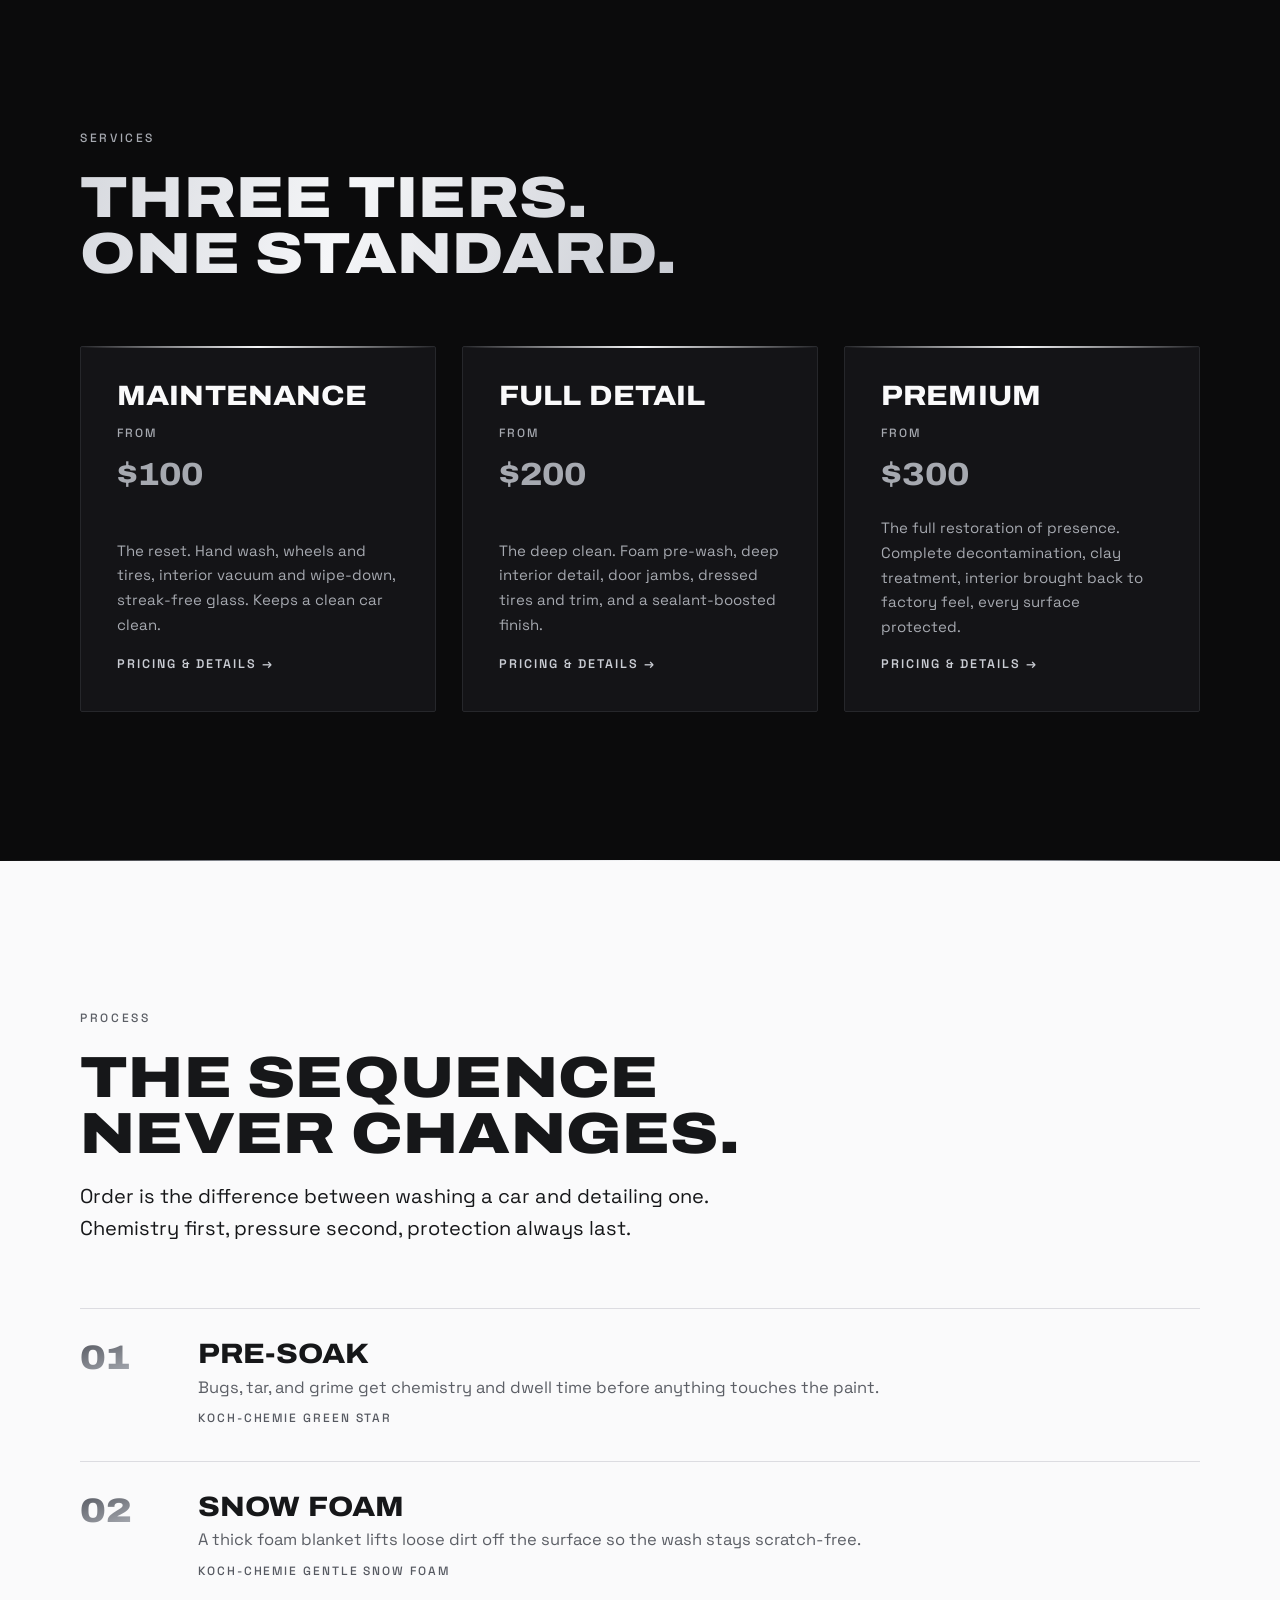
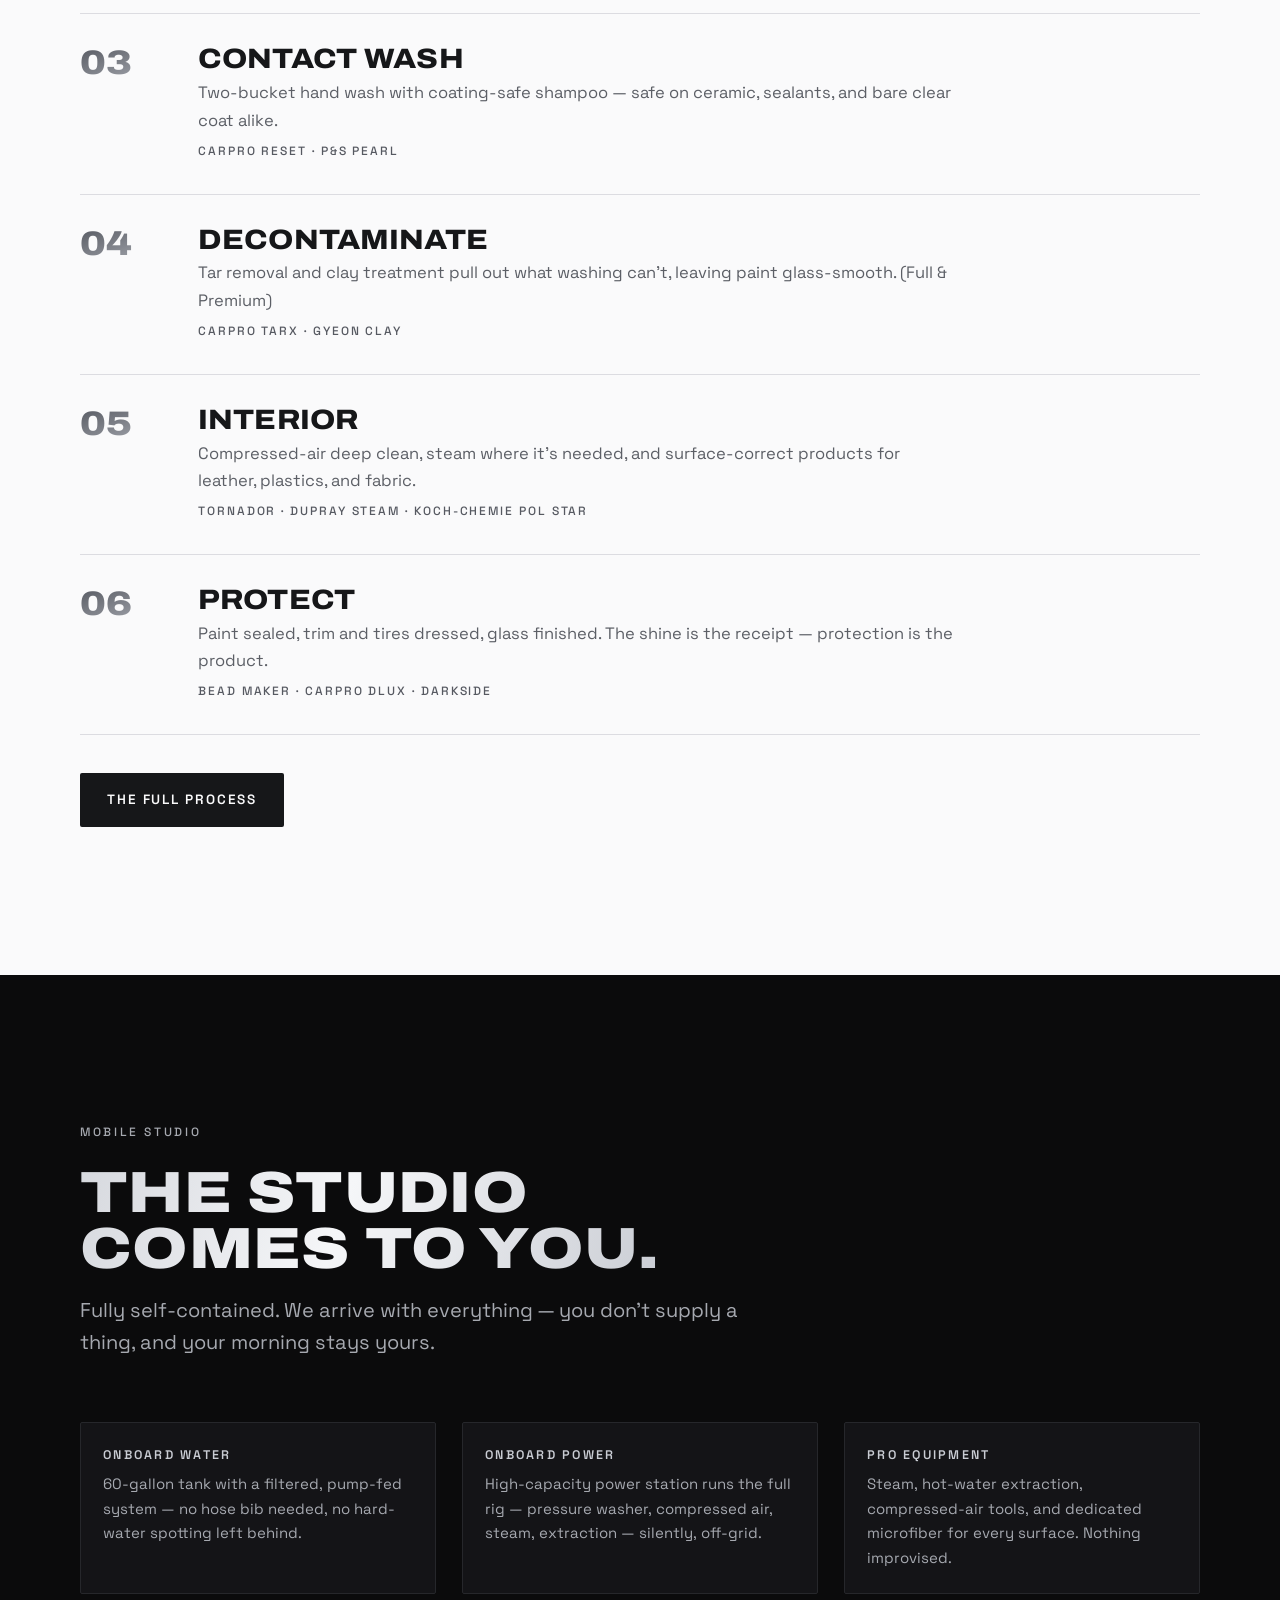
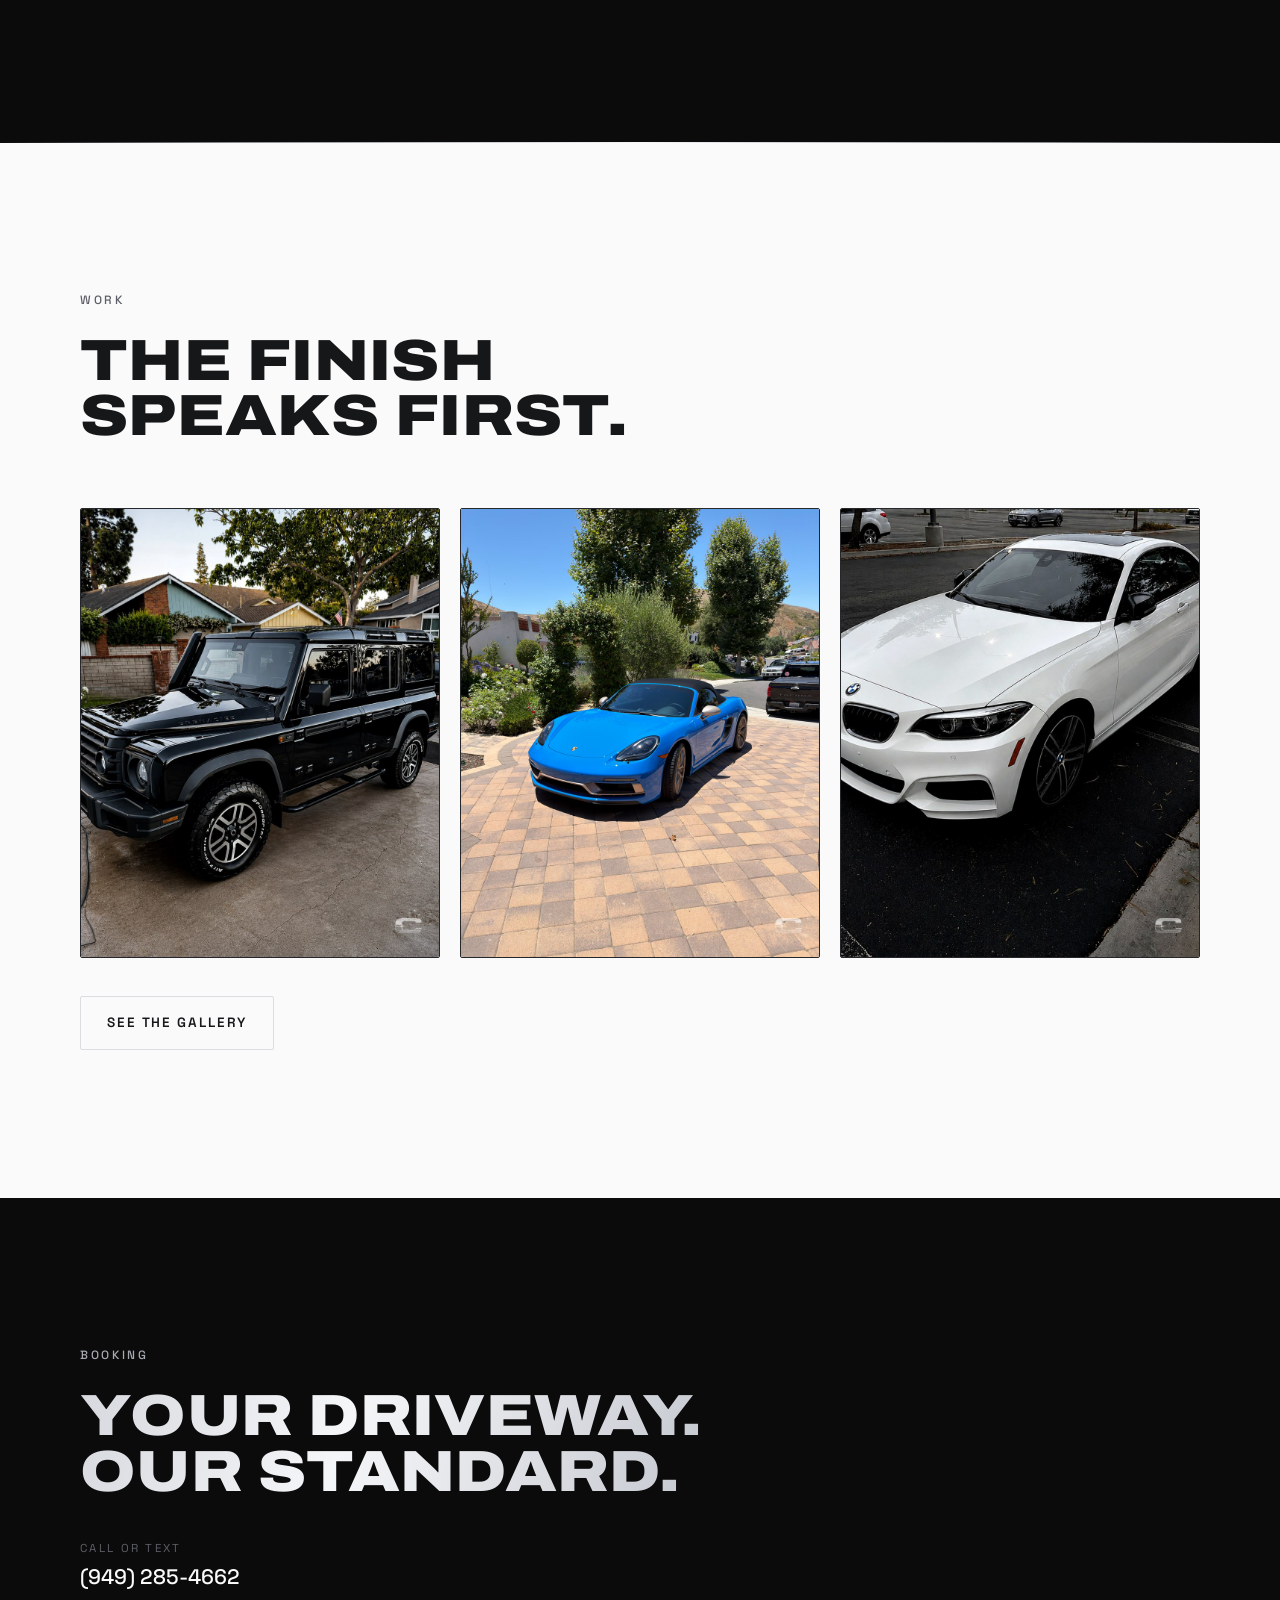
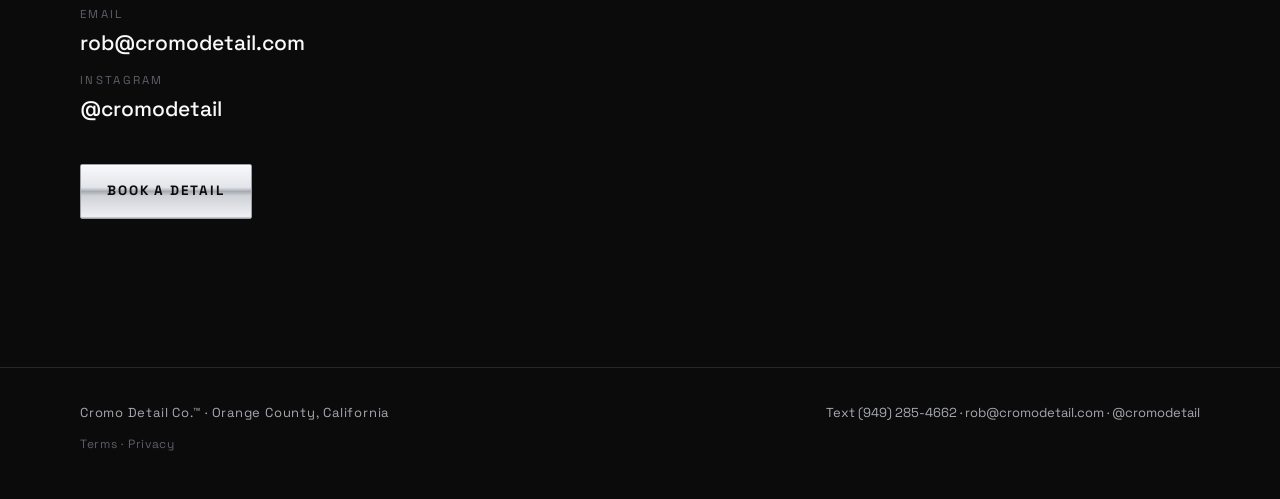
==== commit 534ff35c: "addons, privacy, terms" ====
--- a/index.html
+++ b/index.html
@@ -250,6 +250,7 @@
   <div class="footer-in">
     <div class="tm">Cromo Detail Co.™ · Orange County, California</div>
     <div><a href="sms:+19492854662">Text (949) 285-4662</a> · <a href="mailto:rob@cromodetail.com">rob@cromodetail.com</a> · <a href="https://instagram.com/cromodetail" rel="noopener">@cromodetail</a></div>
+    <div class="footer-legal"><a href="terms.html">Terms</a> · <a href="privacy.html">Privacy</a></div>
   </div>
 </footer>
 
--- a/styles.css
+++ b/styles.css
@@ -388,7 +388,7 @@
   color: var(--slate);
 }
 .price-table td:last-child { text-align: right; font-weight: 600; }
-.tier-block { margin-bottom: clamp(44px, 7vw, 72px); }
+.tier-block { margin-bottom: clamp(44px, 7vw, 72px); scroll-margin-top: 84px; }
 .tier-block > p { color: var(--slate); max-width: 44em; }
 .note {
   font-size: 14px;
@@ -654,3 +654,86 @@
 
 /* ---------- app-like page transitions ---------- */
 @view-transition { navigation: auto; }
+
+/* ---------- footer legal row ---------- */
+.footer-legal { flex-basis: 100%; font-size: 12px; letter-spacing: 0.06em; color: var(--slate); }
+.footer-legal a { color: var(--slate); }
+.footer-legal a:hover { color: var(--white); }
+
+/* ---------- legal pages ---------- */
+.legal { max-width: 42em; }
+.legal .updated { font-size: 13px; letter-spacing: 0.04em; color: var(--slate); margin: 0 0 28px; }
+.legal h2 {
+  font-family: var(--font-body);
+  font-size: 12.5px;
+  font-weight: 600;
+  letter-spacing: 0.2em;
+  text-transform: uppercase;
+  color: var(--ink);
+  margin: clamp(28px, 4.5vw, 40px) 0 10px;
+  padding-top: 18px;
+  border-top: 1px solid var(--line-light);
+}
+.legal p { color: var(--slate); margin: 0 0 0.9em; }
+.legal a { color: var(--ink); text-decoration: underline; text-underline-offset: 3px; }
+
+/* ---------- add-ons table (services) ---------- */
+.price-table .sub {
+  display: block;
+  font-size: 12.5px;
+  font-weight: 400;
+  color: var(--slate);
+  margin-top: 3px;
+}
+.price-table td.from { font-weight: 500; color: var(--slate); white-space: nowrap; }
+.price-table td.from b { font-weight: 600; color: var(--ink); }
+
+/* ---------- add-ons checklist (book) ---------- */
+.addons { display: grid; gap: 8px; max-width: 640px; }
+.addon {
+  display: grid;
+  grid-template-columns: 18px 1fr auto;
+  align-items: center;
+  gap: 14px;
+  width: 100%;
+  text-align: left;
+  background: var(--carbon);
+  border: 1px solid var(--line-dark);
+  border-radius: var(--r);
+  padding: 14px 16px;
+  color: var(--white);
+  font: 500 15px/1.3 var(--font-body);
+  cursor: pointer;
+  transition: border-color 0.15s ease;
+}
+.addon:hover { border-color: var(--chrome-low); }
+.addon-box {
+  width: 18px; height: 18px;
+  border: 1px solid var(--chrome-low);
+  border-radius: 2px;
+  display: grid; place-items: center;
+}
+.addon.on { border-color: var(--chrome-mid); }
+.addon.on .addon-box {
+  background: linear-gradient(180deg, #f8f9fb 0%, #e3e5ea 45%, #ced1d7 100%);
+  border-color: #9ba0a8;
+}
+.addon.on .addon-box::after {
+  content: "";
+  width: 5px; height: 9px;
+  border: solid #0b0b0c;
+  border-width: 0 2px 2px 0;
+  transform: translateY(-1px) rotate(45deg);
+}
+.addon-sub { display: block; font-size: 12.5px; font-weight: 400; color: var(--silver); margin-top: 3px; }
+.addon-price { font-weight: 600; color: var(--chrome-mid); white-space: nowrap; }
+.addon[disabled] { opacity: 0.45; cursor: not-allowed; }
+.addon[disabled]:hover { border-color: var(--line-dark); }
+.quote-from {
+  font-size: 0.3em;
+  font-weight: 600;
+  letter-spacing: 0.16em;
+  text-transform: uppercase;
+  vertical-align: middle;
+  margin-right: 0.2em;
+}
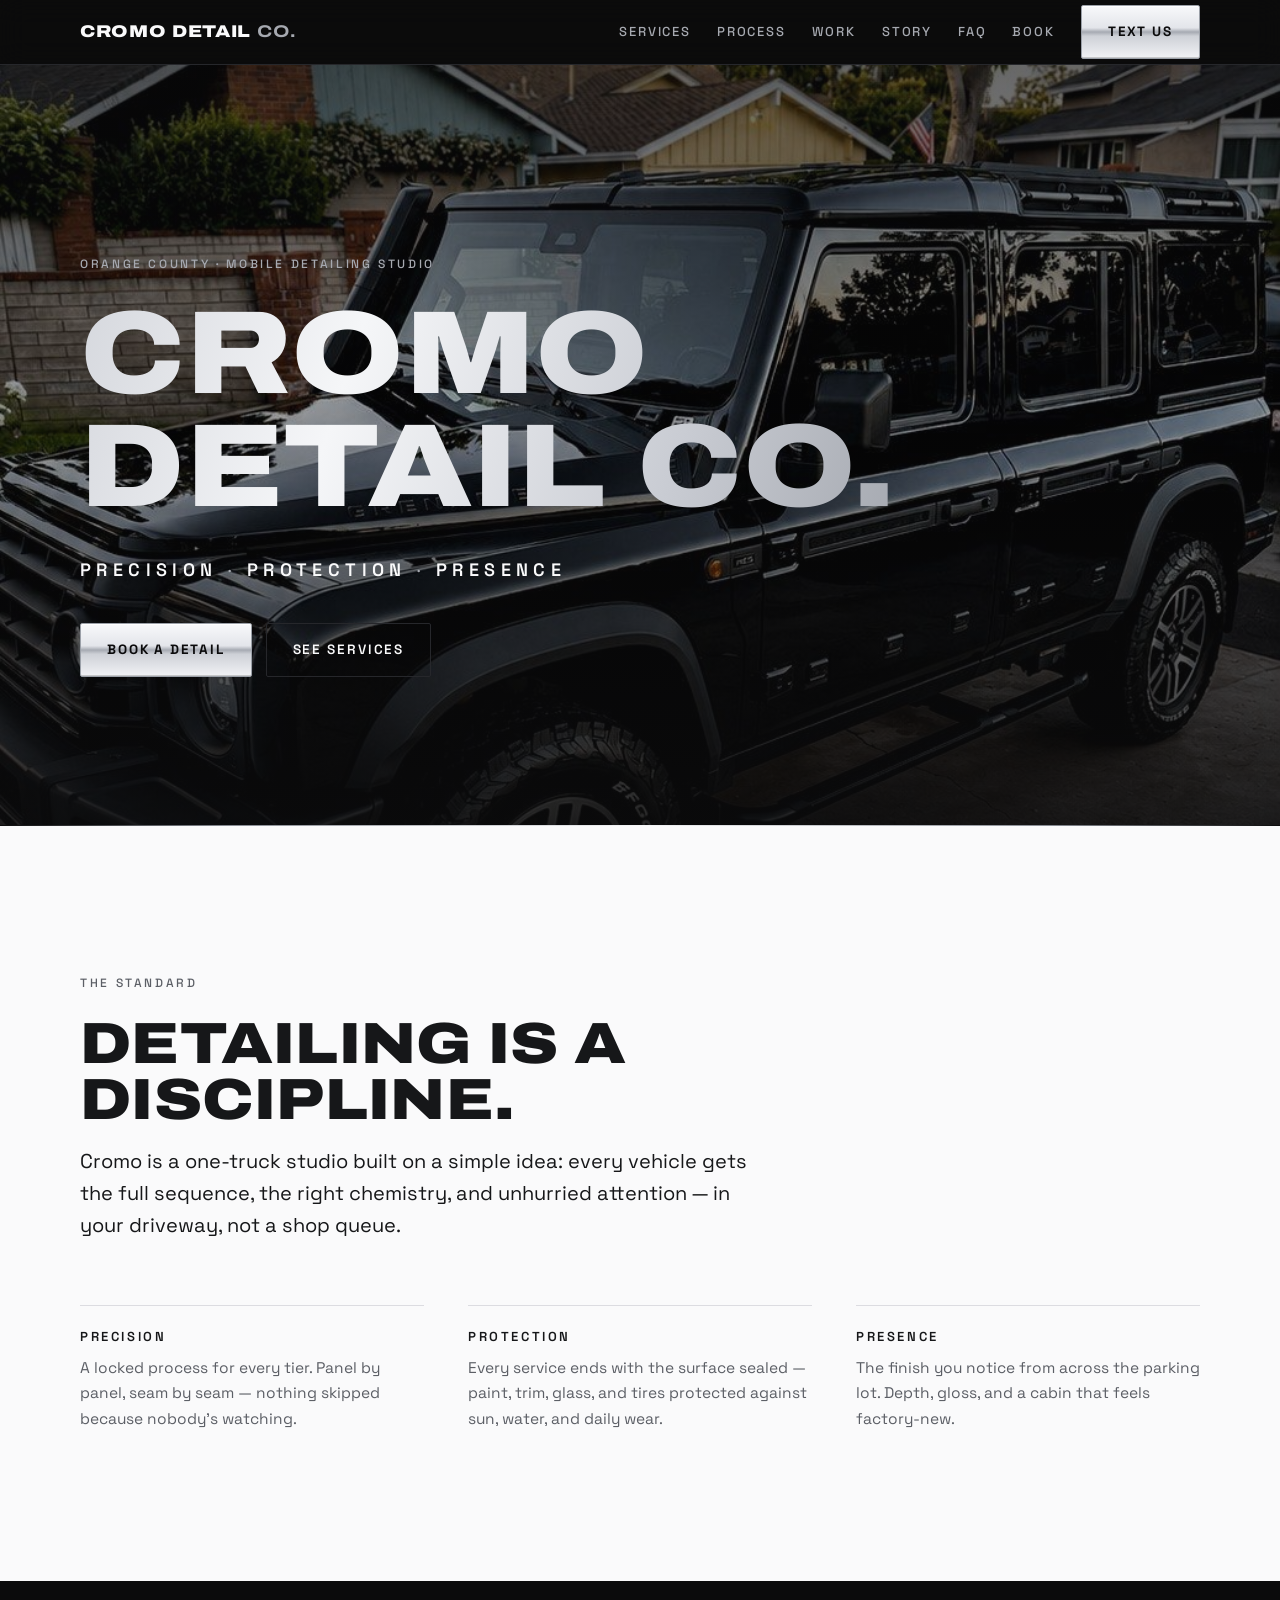
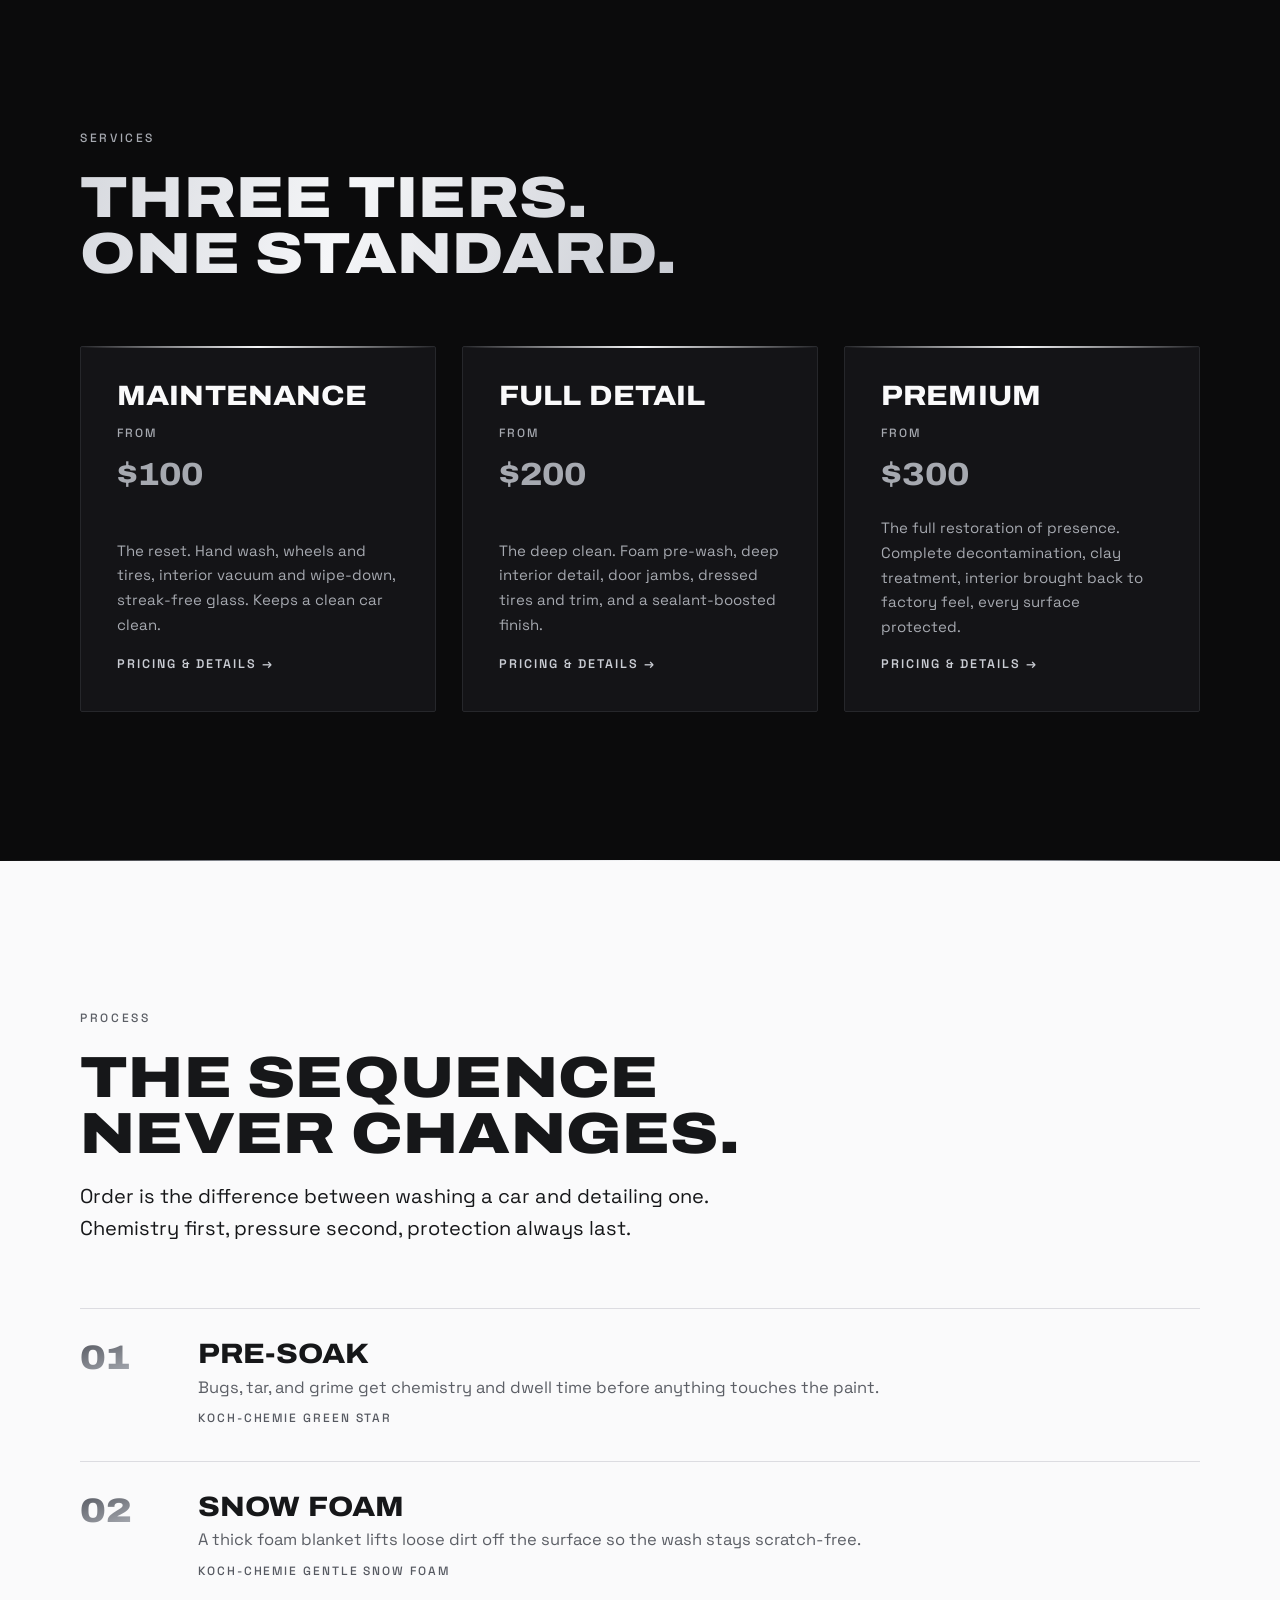
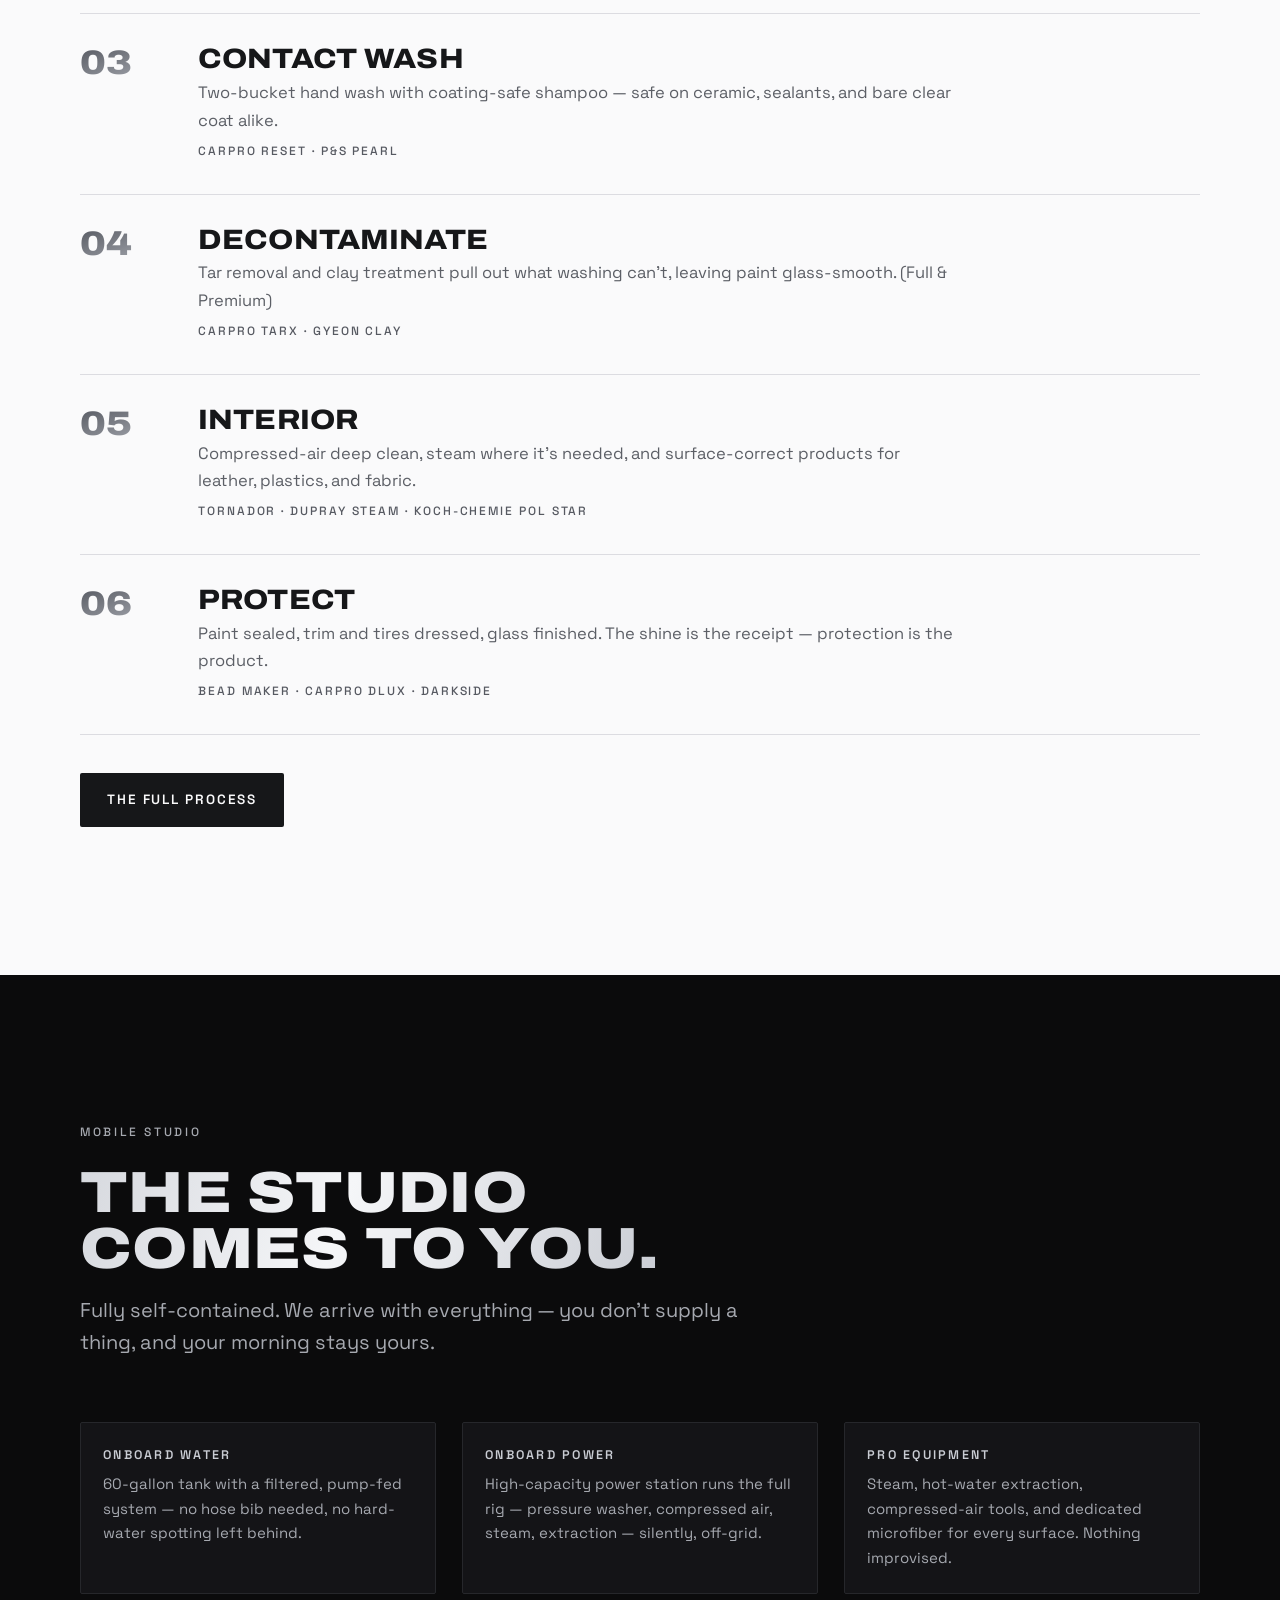
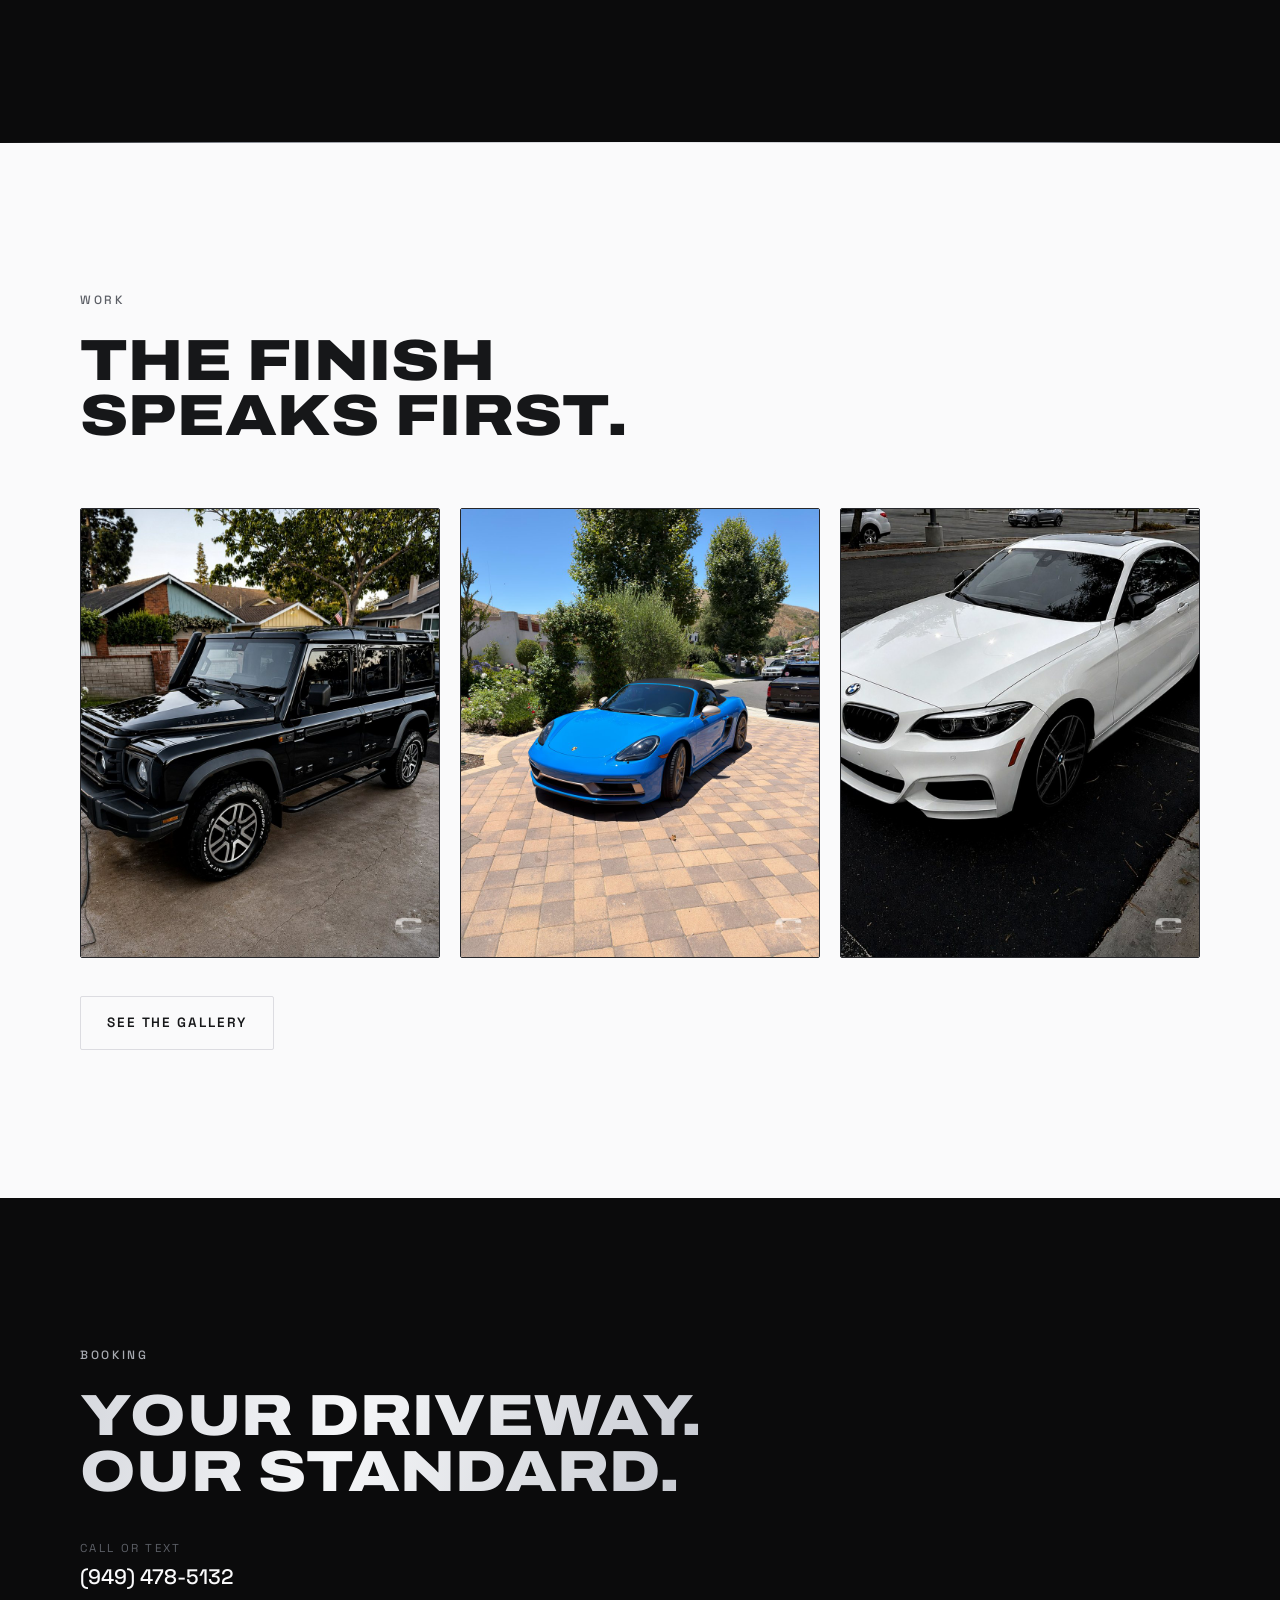
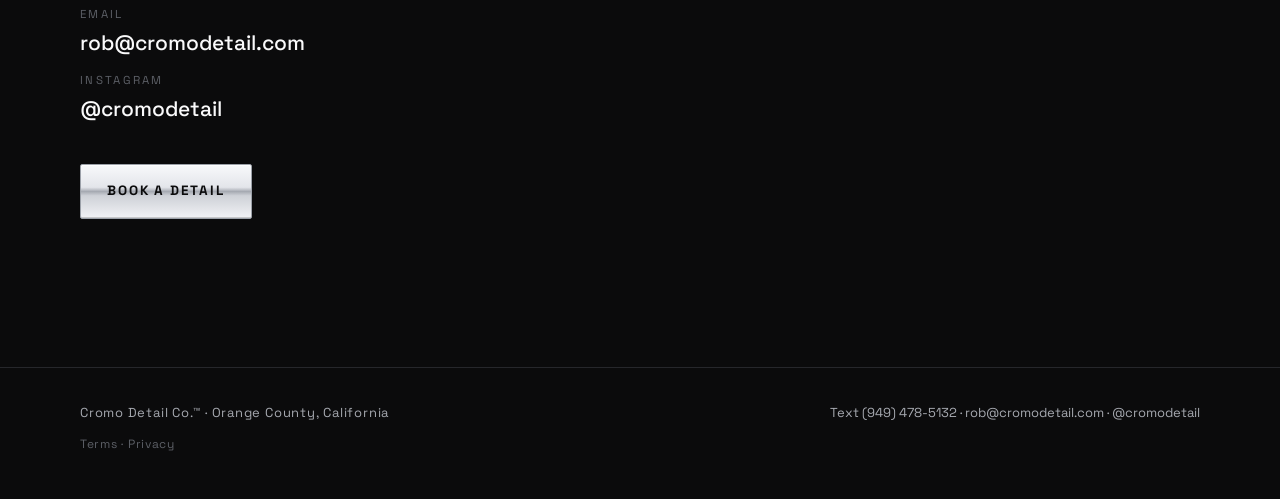
==== commit 7ab643ca: "new #" ====
--- a/index.html
+++ b/index.html
@@ -24,7 +24,7 @@
   "name": "Cromo Detail Co.",
   "url": "https://cromodetail.com",
   "image": "https://cromodetail.com/og.png",
-  "telephone": "+1-949-285-4662",
+  "telephone": "+1-949-478-5132",
   "email": "rob@cromodetail.com",
   "priceRange": "$100-$420",
   "areaServed": "Orange County, California",
@@ -46,7 +46,7 @@
       <a href="story.html">Story</a>
       <a href="faq.html">FAQ</a>
       <a href="book.html">Book</a>
-      <a class="btn btn-chrome" href="sms:+19492854662">Text us</a>
+      <a class="btn btn-chrome" href="sms:+19494785132">Text us</a>
     </nav>
   </div>
 </header>
@@ -234,7 +234,7 @@
       <p class="eyebrow reveal">Booking</p>
       <h2 class="display chrome reveal">Your driveway.<br>Our standard.</h2>
       <div class="contact-lines reveal">
-        <div><span>Call or text</span><a href="tel:+19492854662">(949) 285-4662</a></div>
+        <div><span>Call or text</span><a href="tel:+19494785132">(949) 478-5132</a></div>
         <div><span>Email</span><a href="mailto:rob@cromodetail.com">rob@cromodetail.com</a></div>
         <div><span>Instagram</span><a href="https://instagram.com/cromodetail" rel="noopener">@cromodetail</a></div>
       </div>
@@ -249,7 +249,7 @@
 <footer class="footer">
   <div class="footer-in">
     <div class="tm">Cromo Detail Co.™ · Orange County, California</div>
-    <div><a href="sms:+19492854662">Text (949) 285-4662</a> · <a href="mailto:rob@cromodetail.com">rob@cromodetail.com</a> · <a href="https://instagram.com/cromodetail" rel="noopener">@cromodetail</a></div>
+    <div><a href="sms:+19494785132">Text (949) 478-5132</a> · <a href="mailto:rob@cromodetail.com">rob@cromodetail.com</a> · <a href="https://instagram.com/cromodetail" rel="noopener">@cromodetail</a></div>
     <div class="footer-legal"><a href="terms.html">Terms</a> · <a href="privacy.html">Privacy</a></div>
   </div>
 </footer>
